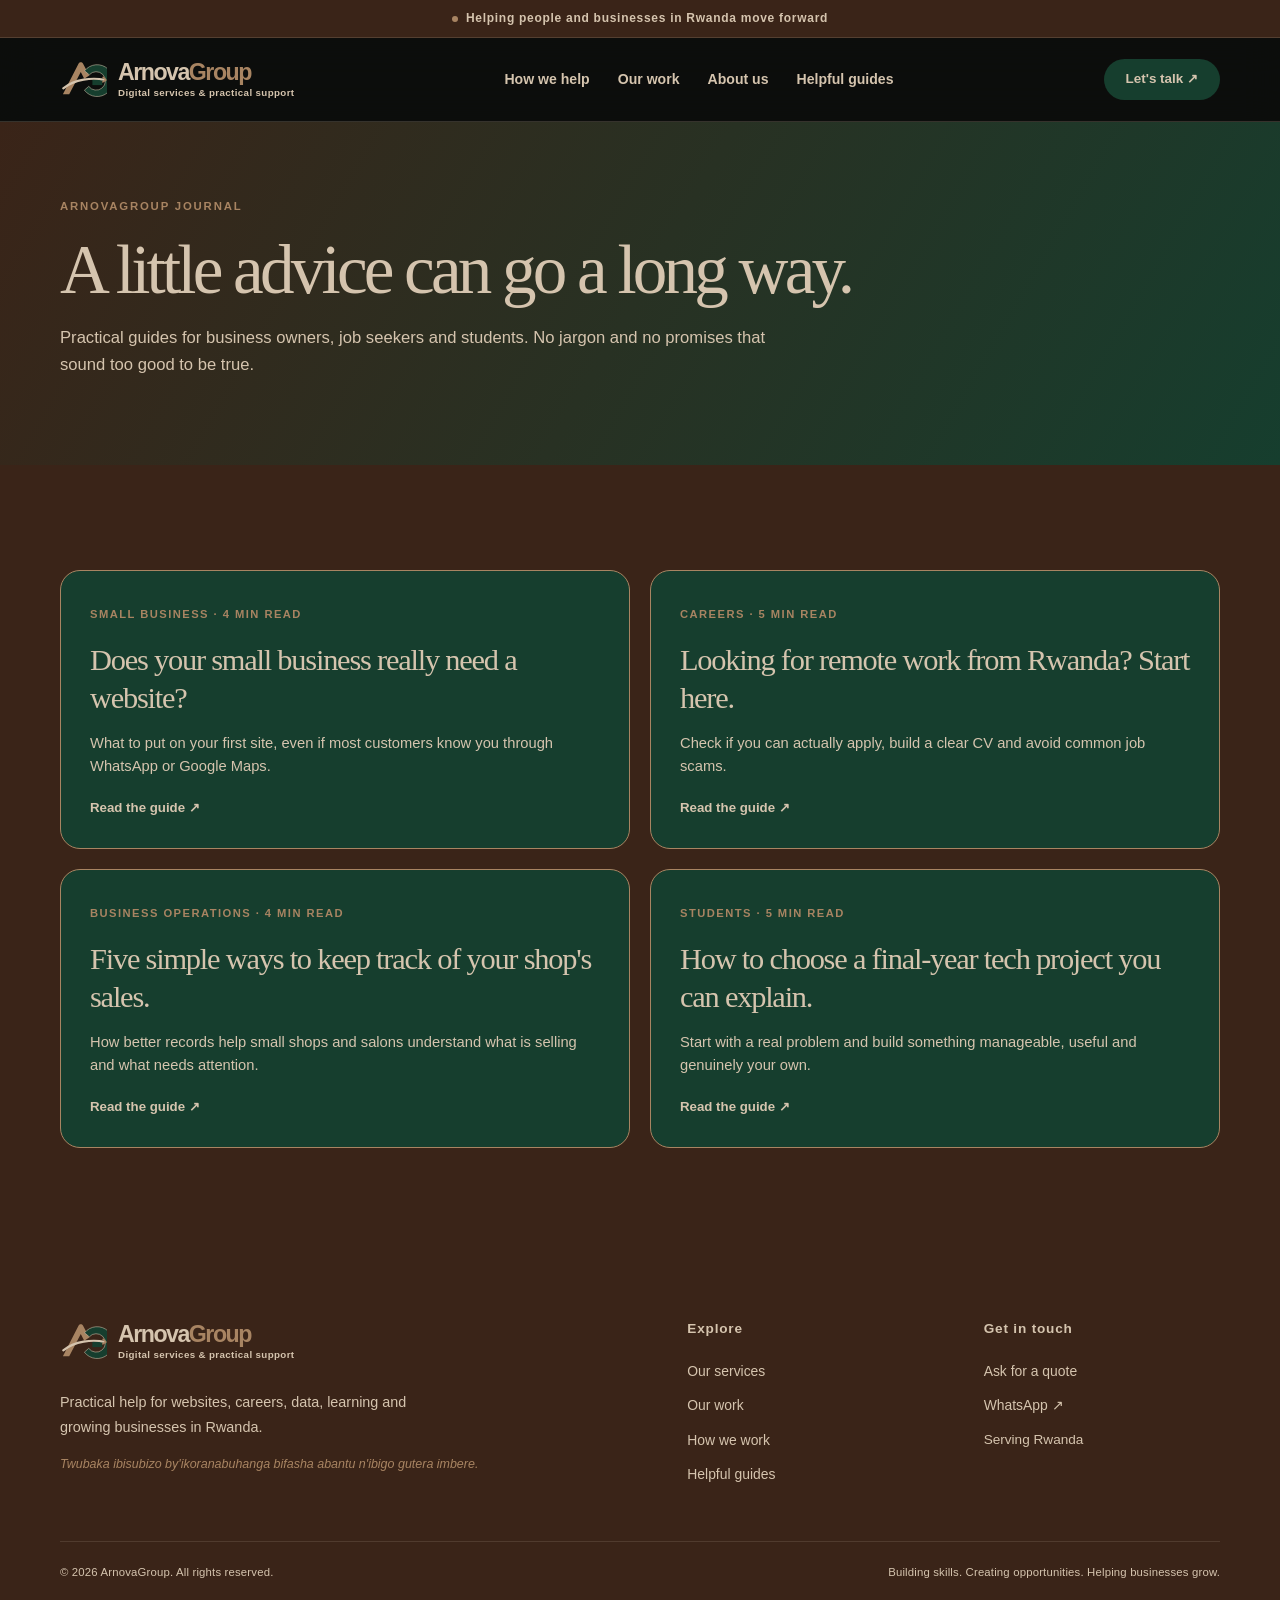
==== blog/index.html @ 1f800051 "Remove black layer and use dark chocolate throughout ArnovaGroup site" ====
<!doctype html><html lang="en"><head><meta charset="utf-8"><meta name="viewport" content="width=device-width,initial-scale=1"><meta name="theme-color" content="#3A2418"><meta name="description" content="Simple and practical advice about websites, careers, data and student projects in Rwanda."><meta name="referrer" content="strict-origin-when-cross-origin"><meta http-equiv="Content-Security-Policy" content="default-src 'self'; style-src 'self'; img-src 'self'; script-src 'self'; connect-src 'self'; form-action 'none'; object-src 'none'; base-uri 'self'; upgrade-insecure-requests"><meta property="og:type" content="article"><meta property="og:site_name" content="ArnovaGroup"><meta property="og:title" content="Helpful guides"><meta property="og:description" content="Simple and practical advice about websites, careers, data and student projects in Rwanda."><link rel="canonical" href="https://arnold-rg.github.io/vira/blog/index.html"><link rel="icon" type="image/svg+xml" href="../logo.svg"><link rel="stylesheet" href="../styles.css"><title>Helpful guides | ArnovaGroup</title></head><body><a class="skip" href="#main">Skip to content</a><div class="topnote"><span class="topnote-dot" aria-hidden="true"></span>Helping people and businesses in Rwanda move forward</div><header class="site-header"><div class="shell header-bar"><a class="brand" href="../index.html" aria-label="ArnovaGroup home"><img src="../logo.svg" width="47" height="47" alt=""><span><b>Arnova</b><b class="brand-group">Group</b><small>Digital services & practical support</small></span></a><nav class="desktop-nav" aria-label="Main navigation"><a href="../index.html#services">How we help</a><a href="../index.html#examples">Our work</a><a href="../index.html#about">About us</a><a href="index.html">Helpful guides</a></nav><a class="btn btn-small btn-chocolate desktop-cta" href="../index.html#quote">Let's talk ↗</a><details class="mobile-nav"><summary>Menu ☰</summary><nav aria-label="Mobile navigation"><a href="../index.html#services">How we help</a><a href="../index.html#examples">Our work</a><a href="../index.html#about">About us</a><a href="index.html">Helpful guides</a><a href="../index.html#quote">Get in touch</a></nav></details></div></header><main id="main"><section class="article-hero"><div class="shell"><div class="eyebrow">ARNOVAGROUP JOURNAL</div><h1>A little advice can go a long way.</h1><p>Practical guides for business owners, job seekers and students. No jargon and no promises that sound too good to be true.</p></div></section><section class="section-pad"><div class="shell"><div class="blog-grid">
<a class="blog-card" href="website-rwanda.html"><span>SMALL BUSINESS · 4 MIN READ</span><h3>Does your small business really need a website?</h3><p>What to put on your first site, even if most customers know you through WhatsApp or Google Maps.</p><strong>Read the guide ↗</strong></a>
<a class="blog-card" href="remote-work-rwanda.html"><span>CAREERS · 5 MIN READ</span><h3>Looking for remote work from Rwanda? Start here.</h3><p>Check if you can actually apply, build a clear CV and avoid common job scams.</p><strong>Read the guide ↗</strong></a>
<a class="blog-card" href="business-data-rwanda.html"><span>BUSINESS OPERATIONS · 4 MIN READ</span><h3>Five simple ways to keep track of your shop's sales.</h3><p>How better records help small shops and salons understand what is selling and what needs attention.</p><strong>Read the guide ↗</strong></a>
<a class="blog-card" href="student-project-rwanda.html"><span>STUDENTS · 5 MIN READ</span><h3>How to choose a final-year tech project you can explain.</h3><p>Start with a real problem and build something manageable, useful and genuinely your own.</p><strong>Read the guide ↗</strong></a>
</div></div></section></main><footer class="site-footer"><div class="shell footer-grid"><div class="footer-brand"><a class="brand footer-logo" href="../index.html"><img src="../logo.svg" width="43" height="43" alt=""><span><b>Arnova</b><b class="brand-group">Group</b><small>Digital services & practical support</small></span></a><p>Practical help for websites, careers, data, learning and growing businesses in Rwanda.</p><span class="rw-line">Twubaka ibisubizo by'ikoranabuhanga bifasha abantu n'ibigo gutera imbere.</span></div><div><h4>Explore</h4><a href="../index.html#services">Our services</a><a href="../index.html#examples">Our work</a><a href="../index.html#how">How we work</a><a href="index.html">Helpful guides</a></div><div><h4>Get in touch</h4><a href="../index.html#quote">Ask for a quote</a><a href="https://wa.me/250794607518" target="_blank" rel="noopener noreferrer">WhatsApp ↗</a><span class="footer-plain">Serving Rwanda</span></div></div><div class="shell bottom-bar"><span>© 2026 ArnovaGroup. All rights reserved.</span><span>Building skills. Creating opportunities. Helping businesses grow.</span></div></footer></body></html>
---- styles.css ----
/* ArnovaGroup — five official brand colors: dark chocolate, dark green, brown, caramel, cream beige. */
:root{--cream:#D5C4AE;--cream-2:#A88462;--cream-3:#A88462;--paper:#D5C4AE;--bronze:#A88462;--copper:#163E2E;--sand:#D5C4AE;--chocolate:#3A2418;--chocolate-deep:#3A2418;--ink:#3A2418;--muted:#163E2E;--green:#163E2E;--green-deep:#163E2E;--green-light:#D5C4AE;--line:#A88462;--shadow:0 15px 45px rgba(26,18,14,.15);--serif:Georgia,"Iowan Old Style","Palatino Linotype",serif;--sans:Inter,"Aptos","Segoe UI",Arial,sans-serif}
*{box-sizing:border-box}html{scroll-behavior:smooth}body{margin:0;background:var(--paper);color:var(--ink);font-family:var(--sans);font-size:16px;line-height:1.6;-webkit-font-smoothing:antialiased}a{color:inherit}img{display:block;max-width:100%}button,textarea,input,select{font:inherit}button{cursor:pointer}
:focus-visible{outline:3px solid var(--copper);outline-offset:3px}.skip{position:absolute;z-index:1000;left:-9999px;top:10px;background:#D5C4AE;color:#3A2418;padding:12px}.skip:focus{left:12px}
.shell{width:min(1160px,calc(100% - 48px));margin-inline:auto}.section-pad{padding-block:105px}
.topnote{background:var(--chocolate-deep);color:#D5C4AE;padding:9px 12px;text-align:center;font-size:.75rem;letter-spacing:.06em;font-weight:650}.topnote-dot{display:inline-block;width:6px;height:6px;border-radius:50%;background:#D5C4AE;margin-right:8px;vertical-align:middle}
.site-header{position:sticky;top:0;z-index:50;background:rgba(247,242,234,.97);backdrop-filter:blur(18px);border-bottom:1px solid #D5C4AE}.header-bar{height:83px;display:flex;align-items:center;gap:35px;justify-content:space-between}.brand{display:inline-flex;align-items:center;gap:11px;text-decoration:none;#D5C4AE-space:nowrap;flex-shrink:0}.brand img{width:47px;height:47px;object-fit:contain}.brand>span{display:block;font-size:1.45rem;font-weight:850;letter-spacing:-.065em;color:var(--chocolate-deep);line-height:1.15}.brand-group{color:var(--copper)}.brand small{display:block;font-size:.61rem;letter-spacing:.038em;color:var(--muted);font-weight:600;line-height:1.5}.desktop-nav{display:flex;align-items:center;gap:28px}.desktop-nav a{font-size:.88rem;font-weight:700;text-decoration:none;color:var(--chocolate)}.desktop-nav a:hover,.text-link:hover,.service-card>a:hover{text-decoration:underline;text-underline-offset:4px}
.btn{border:1.5px solid transparent;display:inline-flex;align-items:center;justify-content:center;gap:16px;text-decoration:none;border-radius:999px;padding:14px 23px;font-weight:750;line-height:1.25;transition:background .18s,transform .18s,border-color .18s;#D5C4AE-space:normal}.btn:hover{transform:translateY(-2px)}.btn-small{padding:11px 21px;font-size:.84rem}.btn-large{padding:16px 24px}.btn-chocolate{background:var(--chocolate);color:#D5C4AE}.btn-chocolate:hover{background:#3A2418;color:#D5C4AE}.btn-outline{border-color:var(--chocolate);background:transparent;color:var(--chocolate)}.btn-outline:hover{background:var(--chocolate);color:#D5C4AE}.btn-full{width:100%}.mobile-nav{display:none}
.eyebrow{font-size:.71rem;font-weight:850;letter-spacing:.16em;color:var(--copper);text-transform:uppercase}.eyebrow-line{display:inline-block;vertical-align:middle;width:28px;height:2px;background:var(--copper);margin-right:9px}
h1,h2,h3,h4,p{margin-top:0}h1,h2,.about-bigquote{font-family:var(--serif);letter-spacing:-.055em;font-weight:500}h2{font-size:clamp(2.45rem,4.7vw,4.1rem);line-height:1.12}h3{letter-spacing:-.035em}
.hero{background:linear-gradient(128deg,#D5C4AE 0%,#D5C4AE 52%,#D5C4AE 100%);overflow:hidden}.hero-layout{display:grid;grid-template-columns:1.02fr .98fr;align-items:center;gap:58px;min-height:540px}.hero h1{font-size:clamp(3.8rem,6.3vw,6.2rem);line-height:1.035;color:var(--chocolate-deep);margin:22px 0 27px}.hero h1 em{font-weight:500;font-style:italic;color:var(--copper)}.hero-sub{max-width:605px;color:#163E2E;font-size:1.12rem;line-height:1.83;margin-bottom:0}.hero-actions{display:flex;align-items:center;gap:25px;flex-wrap:wrap;margin:31px 0 23px}.text-link{color:var(--chocolate);font-weight:800;font-size:.93rem;text-decoration:none;text-underline-offset:5px}.hero-trust{font-size:.78rem;color:#163E2E;font-weight:600}.hero-trust>span:not(.separ){color:var(--copper)}.separ{margin:0 9px;color:#A88462}
.hero-display{position:relative;background:#D5C4AE;border-radius:34px;min-height:485px;padding:54px 46px 56px;display:grid;place-items:center;border:1px solid #D5C4AE;isolation:isolate}.display-grid{position:absolute;inset:0;opacity:.25;background-image:radial-gradient(#A88462 1px,transparent 1px);background-size:22px 22px;z-index:-1;border-radius:inherit;mask-image:linear-gradient(135deg,transparent,#3A2418)}.display-label{position:absolute;top:22px;left:28px;font-size:.67rem;letter-spacing:.13em;font-weight:850;color:var(--copper)}.display-label span{color:#A88462}.web-preview{background:#D5C4AE;width:min(100%,385px);border-radius:17px;overflow:hidden;box-shadow:0 22px 65px #3A241834;transform:rotate(-3deg);border:1px solid #D5C4AE}.browser-chrome{min-height:35px;display:flex;align-items:center;gap:5px;padding:0 12px;background:#D5C4AE;border-bottom:1px solid #D5C4AE}.browser-chrome i{background:#D5C4AE;width:7px;height:7px;border-radius:50%}.browser-chrome i:nth-child(2){background:#D5C4AE}.browser-chrome span{font-size:.57rem;margin:auto;color:#A88462;letter-spacing:.01em}.web-preview>img{width:100%;height:236px;object-fit:cover;object-position:top center;background:linear-gradient(135deg,#D5C4AE,#D5C4AE)}.web-caption{padding:14px 16px 15px;display:flex;flex-direction:column;gap:1px}.web-caption strong{font-size:.88rem;color:var(--chocolate)}.web-caption span{font-size:.71rem;color:var(--muted)}
.floating-card{display:flex;align-items:center;gap:11px;position:absolute;background:var(--paper);padding:11px 16px 11px 11px;border-radius:14px;box-shadow:0 14px 34px #245C3F31;min-width:166px;z-index:3;border:1px solid #D5C4AE}.floating-card>span:last-child{display:flex;flex-direction:column}.floating-card strong{font-size:.81rem;color:var(--chocolate)}.floating-card small{font-size:.68rem;color:var(--muted)}.floating-right{top:101px;right:-15px;transform:rotate(4deg)}.floating-left{bottom:66px;left:-24px;transform:rotate(-4deg)}.icon-bubble{display:grid;place-items:center;border-radius:12px;background:#D5C4AE;color:var(--chocolate);width:34px;height:34px;font-weight:900;font-size:1.2rem}.icon-bubble.sage{background:#D5C4AE;color:var(--copper)}.display-foot{position:absolute;bottom:16px;right:21px;font-size:.66rem;color:#163E2E}
.audience-strip{background:var(--chocolate);color:#D5C4AE;padding:20px 0}.audience-inner{display:flex;justify-content:space-between;align-items:center;gap:18px;flex-wrap:wrap;font-size:.83rem}.audience-inner b{font-weight:800}.audience-inner span{color:#D5C4AE}.audience-inner span::before{content:"✳";color:#D5C4AE;margin-right:10px;font-size:.75rem}
.section-intro{max-width:680px;margin-bottom:43px}.section-intro h2{color:var(--chocolate);margin:15px 0 18px}.section-intro>p,.section-intro div>p{font-size:1.04rem;color:var(--muted);line-height:1.78;margin:0}
.service-grid{display:grid;grid-template-columns:repeat(3,minmax(0,1fr));gap:18px}.service-card{background:#D5C4AE;border:1px solid var(--line);border-radius:22px;padding:30px 28px 26px;box-shadow:0 8px 30px #245C3F08;min-height:315px;display:flex;flex-direction:column;transition:box-shadow .2s,transform .2s}.service-card:hover{transform:translateY(-3px);box-shadow:var(--shadow)}.service-card.featured-card{background:#D5C4AE;border-color:#D5C4AE}.service-top{display:flex;justify-content:space-between;align-items:start}.service-icon{width:48px;height:48px;display:grid;place-items:center;border-radius:14px;background:#D5C4AE;border:1px solid #D5C4AE;color:var(--chocolate);font:400 1.6rem/1 var(--serif)}.featured-card .service-icon{background:#D5C4AE;border-color:#D5C4AE}.service-num{font-size:.72rem;font-weight:850;color:#A88462}.service-card h3{font-size:1.36rem;line-height:1.3;color:var(--chocolate-deep);margin:25px 0 10px}.service-card>p{font-size:.91rem;color:var(--muted);line-height:1.74;margin-bottom:19px}.service-tags{display:flex;flex-wrap:wrap;gap:6px;margin-top:auto;margin-bottom:24px}.service-tags span{background:#D5C4AE;color:#163E2E;border-radius:99px;padding:5px 9px;font-size:.65rem;font-weight:700}.featured-card .service-tags span{background:#D5C4AE}.service-card>a{text-decoration:none;color:var(--chocolate);font-weight:850;font-size:.86rem;border-top:1px solid var(--line);padding-top:17px}.service-card>a span{float:right}.service-note{font-size:.86rem;color:var(--muted);margin:26px 0 0}.service-note a{font-weight:750;color:var(--chocolate)}
.spotlight-section{background:#D5C4AE;border-top:1px solid #D5C4AE;border-bottom:1px solid #D5C4AE}.split-heading{max-width:none;display:flex;justify-content:space-between;align-items:end;gap:25px}.split-heading>div{max-width:680px}.split-heading .text-link{flex-shrink:0;margin-bottom:10px}
.work-grid{display:grid;grid-template-columns:repeat(3,minmax(0,1fr));gap:21px}.work-card{background:#D5C4AE;border:1px solid #D5C4AE;border-radius:20px;overflow:hidden;text-decoration:none;display:flex;flex-direction:column;transition:transform .2s,box-shadow .2s}.work-card:hover{transform:translateY(-4px);box-shadow:var(--shadow)}.work-image{height:211px;overflow:hidden;background:#D5C4AE}.work-image img{height:100%;width:100%;object-fit:cover;object-position:top}.work-shop{background:#D5C4AE}.work-travel{background:#D5C4AE}.work-learn{background:#D5C4AE}.work-detail{padding:24px 24px 23px;display:flex;flex-direction:column;flex:1}.work-detail>span{font-size:.69rem;color:var(--copper);font-weight:850;letter-spacing:.13em}.work-detail h3{font:500 1.62rem/1.2 var(--serif);letter-spacing:-.04em;color:var(--chocolate);margin:12px 0}.work-detail p{font-size:.87rem;color:var(--muted);line-height:1.65}.work-detail strong{font-size:.84rem;color:var(--chocolate);margin-top:auto;padding-top:15px}.footnote{font-size:.76rem;color:#A88462;margin:23px 0 0}
.how-section{background:#D5C4AE}.steps{display:grid;grid-template-columns:repeat(4,minmax(0,1fr));gap:24px;border-top:1px solid var(--line);padding-top:26px}.step-num{width:45px;height:45px;border-radius:50%;border:1.5px solid #A88462;display:grid;place-items:center;color:var(--copper);font-weight:800;font-size:.81rem;margin-bottom:24px}.step h3{font-size:1.14rem;color:var(--chocolate);margin-bottom:9px}.step p{font-size:.89rem;color:var(--muted);line-height:1.7}
.about-section{background:#D5C4AE}.about-grid{display:grid;grid-template-columns:.93fr 1.07fr;align-items:center;gap:92px}.about-art{background:linear-gradient(145deg,#A88462,#163E2E);min-height:485px;border-radius:24px;display:flex;flex-direction:column;justify-content:space-between;padding:32px 38px;color:#D5C4AE;position:relative;overflow:hidden}.about-art:before{content:"";position:absolute;border:1px solid #D5C4AE3c;border-radius:50%;width:410px;height:410px;left:50%;top:52%;transform:translate(-50%,-50%)}.about-art:after{content:"";position:absolute;background:#D5C4AE31;width:250px;height:250px;right:-145px;bottom:-125px;transform:rotate(30deg);border-radius:46px}.about-art-top,.about-art-bottom{font-size:.72rem;font-weight:800;letter-spacing:.2em;z-index:1}.about-bigquote{font-size:clamp(3.1rem,4.5vw,5rem);line-height:1.13;z-index:1}.about-bigquote i{color:#D5C4AE}.about-art-bottom{display:flex;justify-content:space-between}.art-star{font-size:1.5rem;line-height:.6;color:#D5C4AE}.about-copy h2{color:var(--chocolate);margin:15px 0 25px}.about-copy p{color:#163E2E;font-size:.99rem;line-height:1.83}.check-list{list-style:none;padding:0;display:grid;gap:9px;margin:23px 0 31px}.check-list li{position:relative;padding-left:27px;color:var(--chocolate);font-size:.9rem;font-weight:700}.check-list li:before{content:"✓";position:absolute;left:0;top:0;color:var(--copper);font-weight:900}
.faq-section{background:var(--paper)}.faq-grid{display:grid;grid-template-columns:.8fr 1.2fr;gap:80px}.faq-grid h2{margin:17px 0;color:var(--chocolate)}.faq-grid>div>p{color:var(--muted)}.faq-items{border-top:1px solid var(--line)}.faq-items details{border-bottom:1px solid var(--line);padding:20px 0}.faq-items summary{font-weight:750;color:var(--chocolate);font-size:1rem;cursor:pointer;list-style:none;position:relative;padding-right:34px}.faq-items summary::-webkit-details-marker{display:none}.faq-items summary:after{content:"+";position:absolute;right:8px;top:-5px;color:var(--copper);font-size:1.4rem;font-weight:400}.faq-items details[open] summary:after{content:"−"}.faq-items details p{margin:14px 32px 0 0;color:var(--muted);font-size:.91rem}
.contact-section{background:#D5C4AE}.contact-grid{display:grid;grid-template-columns:1fr .96fr;align-items:start;gap:85px}.contact-copy{padding-top:32px}.contact-copy h2{font-size:clamp(2.65rem,4.4vw,4.6rem);color:var(--chocolate);margin:18px 0 22px}.contact-copy h2 em{color:var(--copper);font-style:italic}.contact-copy>p{font-size:1.02rem;color:#163E2E;line-height:1.8}.contact-points{display:grid;gap:11px;margin:25px 0 35px;font-size:.91rem;font-weight:700;color:var(--chocolate)}.contact-alt{display:grid;gap:6px}.contact-alt small{font-size:.78rem;color:var(--muted)}.contact-alt a{font-weight:850;color:var(--chocolate);text-underline-offset:4px}
.contact-form-card{background:var(--paper);border-radius:23px;padding:34px 34px 27px;border:1px solid #D5C4AE;box-shadow:0 20px 55px #3A241813}.form-brow{font-size:.7rem;color:var(--copper);font-weight:850;letter-spacing:.14em}.contact-form-card h3{font-family:var(--serif);font-size:1.95rem;font-weight:500;color:var(--chocolate);margin:10px 0 25px;letter-spacing:-.05em}.contact-form-card form{display:grid;gap:9px}.contact-form-card label{font-size:.79rem;color:var(--chocolate);font-weight:800;margin-top:9px}.contact-form-card label>span:not(.optional){color:#163E2E}.optional{color:#A88462;font-weight:500}.contact-form-card input,.contact-form-card select,.contact-form-card textarea{width:100%;padding:13px 14px;background:#D5C4AE;border:1px solid #D5C4AE;border-radius:10px;color:var(--ink);min-height:47px;outline-offset:2px}.contact-form-card textarea{resize:vertical;min-height:110px}.contact-form-card input::placeholder,.contact-form-card textarea::placeholder{color:#A88462}.form-error{color:#3A2418;font-weight:750;font-size:.83rem;margin:0;min-height:1px}.contact-form-card button{margin-top:5px;border:0}.form-privacy{color:#A88462;font-size:.73rem;line-height:1.6;margin:5px 0 0}
.site-footer{background:var(--chocolate-deep);color:#D5C4AE;padding-top:65px}.footer-grid{display:grid;grid-template-columns:2.4fr 1fr 1fr;gap:60px;padding-bottom:56px}.footer-logo>span{color:#D5C4AE}.footer-logo .brand-group{color:#D5C4AE}.footer-logo small{color:#D5C4AE}.footer-brand>p{max-width:370px;color:#D5C4AE;font-size:.9rem;line-height:1.75;margin:17px 0 15px}.rw-line{max-width:430px;display:block;font-size:.78rem;font-style:italic;color:#D5C4AE}.footer-grid>div:not(:first-child){display:flex;flex-direction:column;align-items:flex-start;gap:12px}.footer-grid h4{color:#D5C4AE;font-size:.85rem;letter-spacing:.06em;margin:0 0 8px}.footer-grid a:not(.brand){text-decoration:none;font-size:.87rem;color:#D5C4AE}.footer-grid a:hover{text-decoration:underline}.footer-plain{font-size:.85rem;color:#D5C4AE}.bottom-bar{border-top:1px solid #D5C4AE24;display:flex;justify-content:space-between;gap:20px;padding-block:21px;font-size:.71rem;color:#D5C4AE;letter-spacing:.015em}
/* Editorial pages maintain the same brand language. */
.article-hero{background:#D5C4AE;padding:75px 0 70px}.article-hero h1{max-width:850px;color:var(--chocolate);font-size:clamp(2.75rem,5.4vw,4.6rem);line-height:1.1;margin:17px 0}.article-hero p{color:var(--muted);font-size:1.04rem;max-width:740px}.article-body{max-width:790px;margin:0 auto;padding:64px 24px 95px}.article-body h2{font-size:2rem;line-height:1.25;color:var(--chocolate);margin:35px 0 15px}.article-body p,.article-body li{color:#163E2E;line-height:1.85;font-size:1rem}.article-body li{margin-bottom:8px}.article-body a{color:var(--copper);font-weight:750}.blog-grid{display:grid;grid-template-columns:repeat(2,1fr);gap:20px}.blog-card{border:1px solid var(--line);background:#D5C4AE;border-radius:20px;padding:29px;text-decoration:none}.blog-card>span{font-size:.7rem;font-weight:850;color:var(--copper);letter-spacing:.13em}.blog-card h3{font:500 1.9rem/1.25 var(--serif);letter-spacing:-.04em;color:var(--chocolate);margin:15px 0}.blog-card p{font-size:.92rem;color:var(--muted)}.blog-card strong{font-size:.83rem;color:var(--chocolate)}
/* Older article classes kept to avoid an unstyled page during deploys. */
.page-hero{background:#D5C4AE;padding:75px 0}.page-hero h1{color:var(--chocolate);font:500 clamp(2.7rem,5vw,4.5rem)/1.1 var(--serif);letter-spacing:-.045em}.page-hero p{color:var(--muted)}.container{width:min(1160px,calc(100% - 48px));margin-inline:auto}.prose{max-width:790px;margin:65px auto;padding:0 24px}.prose h2{font:500 2rem var(--serif);color:var(--chocolate)}.prose p,.prose li{color:var(--muted);line-height:1.8}.blogs{display:grid;grid-template-columns:repeat(2,1fr);gap:20px}.article{display:block;text-decoration:none;background:var(--paper);border:1px solid var(--line);padding:26px;border-radius:18px}.article small{color:var(--copper)}.article h3{color:var(--chocolate);font:500 1.8rem var(--serif)}.article p{color:var(--muted)}
@media(max-width:1070px){.hero-layout{gap:30px}.hero h1{font-size:clamp(3.55rem,6vw,5.4rem)}.floating-right{right:-8px}.floating-left{left:-9px}.about-grid{gap:55px}.contact-grid{gap:46px}.desktop-nav{gap:16px}.desktop-nav a{font-size:.81rem}}
@media(max-width:850px){.section-pad{padding-block:75px}.desktop-nav,.desktop-cta{display:none}.mobile-nav{display:block;position:relative}.mobile-nav summary{list-style:none;font-weight:800;color:var(--chocolate);padding:8px 11px;border:1px solid #D5C4AE;border-radius:9px;cursor:pointer}.mobile-nav summary::-webkit-details-marker{display:none}.mobile-nav nav{position:absolute;right:0;top:47px;min-width:220px;display:grid;background:var(--paper);padding:14px;border:1px solid var(--line);border-radius:12px;box-shadow:0 12px 34px rgba(58,36,24,.18)}.mobile-nav nav a{padding:10px;text-decoration:none;font-weight:700;font-size:.87rem}.hero-layout{grid-template-columns:1fr;gap:48px}.hero-copy{max-width:680px}.hero h1{font-size:clamp(3.4rem,8vw,5.3rem)}.hero-display{min-height:425px;max-width:640px;width:100%;margin-inline:auto}.web-preview{width:min(100%,410px)}.service-grid{grid-template-columns:repeat(2,minmax(0,1fr))}.work-grid{grid-template-columns:repeat(2,minmax(0,1fr))}.steps{grid-template-columns:repeat(2,1fr);row-gap:32px}.about-grid{grid-template-columns:1fr}.about-art{min-height:350px}.faq-grid{grid-template-columns:1fr;gap:24px}.contact-grid{grid-template-columns:1fr;gap:35px}.contact-copy{padding-top:0}.footer-grid{grid-template-columns:1.8fr 1fr 1fr;gap:25px}}
@media(max-width:570px){.shell,.container{width:min(100% - 34px,1160px)}.section-pad{padding-block:62px}.header-bar{height:71px}.brand img{width:39px;height:39px}.brand>span{font-size:1.25rem}.brand small{font-size:.56rem}.hero h1{font-size:clamp(3.1rem,13vw,4.3rem);margin:15px 0 20px}.hero-sub{font-size:1.01rem}.hero-actions{align-items:stretch;flex-direction:column;gap:16px}.hero-actions .btn{width:100%}.hero-actions .text-link{text-align:center}.hero-trust{line-height:1.9}.hero-display{min-height:314px;padding:44px 26px 40px;border-radius:24px}.web-preview{max-width:300px;transform:rotate(-2deg)}.web-preview>img{height:162px}.web-caption{padding:10px}.web-caption strong{font-size:.75rem}.web-caption span{font-size:.63rem}.floating-card{min-width:unset;padding:7px;gap:5px;border-radius:10px}.floating-card strong{font-size:.68rem}.floating-card small{font-size:.61rem}.floating-right{right:-7px;top:59px}.floating-left{left:-7px;bottom:43px}.icon-bubble{width:27px;height:27px;border-radius:8px;font-size:.95rem}.display-foot{font-size:.55rem;bottom:9px}.audience-inner{gap:9px 22px;justify-content:flex-start}.audience-inner b{width:100%}.audience-inner span{font-size:.74rem}.section-intro{margin-bottom:28px}.section-intro h2{font-size:2.65rem}.service-grid,.work-grid,.blog-grid,.blogs{grid-template-columns:1fr}.service-card{min-height:unset;padding:25px}.work-image{height:208px}.split-heading{display:block}.split-heading .text-link{display:inline-block;margin:22px 0 0}.steps{grid-template-columns:1fr;gap:18px}.step{display:grid;grid-template-columns:50px 1fr;gap:0 18px}.step-num{grid-row:span 2}.step h3{margin:3px 0 8px}.step p{grid-column:2}.about-art{min-height:310px;padding:25px}.about-bigquote{font-size:3.4rem}.contact-form-card{padding:26px 22px}.contact-copy h2{font-size:3rem}.footer-grid{grid-template-columns:1fr 1fr;row-gap:35px}.footer-brand{grid-column:span 2}.bottom-bar{display:block}.bottom-bar span{display:block;margin-bottom:7px}.article-hero{padding:60px 0}}
@media(prefers-reduced-motion:reduce){html{scroll-behavior:auto}.btn,.service-card,.work-card{transition:none}}


/* ARNOVA GROUP · OFFICIAL DARK BRAND SYSTEM
   Five solid colors only:
   chocolate #3A2418 | green #163E2E | brown #6B4A2E
   caramel #A88462 | cream #D5C4AE
   No grey or additional green hues.
*/
:root{
--night:#3A2418;--forest:#163E2E;--brown:#6B4A2E;
--caramel:#A88462;--cream:#D5C4AE;--espresso:#3A2418;
--ink:#3A2418;--paper:#D5C4AE;--muted:#6B4A2E;
--chocolate:#3A2418;--chocolate-deep:#3A2418;--green:#163E2E;
--green-deep:#163E2E;--green-light:#D5C4AE;
--bronze:#A88462;--copper:#163E2E;--sand:#D5C4AE;
--line:#A88462;
}
body{background:var(--night);color:var(--cream)}
.topnote{background:var(--night);color:var(--cream);border-bottom:1px solid rgba(213,196,174,.17)}
.topnote-dot{background:var(--caramel)}
.site-header{background:rgba(11,13,12,.96);border-bottom:1px solid rgba(213,196,174,.2)}
.brand>span,.desktop-nav a{color:var(--cream)}
.brand-group,.footer-logo .brand-group{color:var(--caramel)}
.brand small{color:var(--cream)}
.desktop-nav a:hover,.mobile-nav nav a:hover{color:var(--caramel)}
.mobile-nav summary{color:var(--cream);border-color:var(--caramel)}
.mobile-nav nav{background:var(--night);border:1px solid var(--brown)}
.mobile-nav nav a{color:var(--cream)}
.btn-chocolate{background:var(--forest);color:var(--cream)}
.btn-chocolate:hover,.btn-chocolate:focus-visible{background:var(--brown);color:var(--cream)}
.btn-outline{color:var(--cream);border-color:var(--caramel)}
.btn-outline:hover{color:var(--night);background:var(--caramel)}
:focus-visible{outline:3px solid var(--caramel);outline-offset:3px}
.hero{background:linear-gradient(120deg,var(--espresso) 0%,var(--forest) 60%,var(--brown) 100%)}
.hero h1,.hero-sub,.hero-trust,.hero .text-link{color:var(--cream)}
.hero h1 em{color:var(--caramel)}
.hero .eyebrow,.hero-trust>span:not(.separ){color:var(--caramel)}
.hero .eyebrow-line{background:var(--caramel)}
.hero .btn-chocolate{background:var(--caramel);color:var(--night)}
.hero .btn-chocolate:hover,.hero .btn-chocolate:focus-visible{background:var(--cream);color:var(--night)}
.hero .text-link:hover{color:var(--caramel)}
.hero-display{background:linear-gradient(145deg,var(--forest),var(--brown));border:1px solid rgba(213,196,174,.4)}
.display-label,.display-label span,.display-foot{color:var(--cream)}
.display-grid{background-image:radial-gradient(rgba(213,196,174,.5) 1px,transparent 1px)}
.web-preview,.floating-card{background:var(--cream);border-color:var(--caramel)}
.browser-chrome,.web-caption{background:var(--cream);border-color:var(--caramel)}
.web-caption strong,.floating-card strong{color:var(--espresso)}
.web-caption span,.floating-card small,.browser-chrome span{color:var(--brown)}
.icon-bubble,.icon-bubble.sage{background:var(--caramel);color:var(--night)}
.audience-strip{background:var(--brown);color:var(--cream)}
.audience-inner span{color:var(--cream)}
.audience-inner span::before{color:var(--caramel)}
.eyebrow{color:var(--caramel)}
#services{background:var(--night)}
#services .section-intro h2,#services .section-intro p{color:var(--cream)}
.service-card,.service-card.featured-card{background:var(--forest);border:1px solid rgba(168,132,98,.52);box-shadow:0 10px 36px rgba(58,36,24,.2)}
.service-card.featured-card{background:linear-gradient(145deg,var(--brown),var(--forest));border-color:var(--caramel)}
.service-card h3{color:var(--cream)}
.service-card>p,.service-num,.service-note{color:var(--cream)}
.service-icon,.featured-card .service-icon{background:var(--caramel);color:var(--night);border-color:var(--caramel)}
.service-tags span,.featured-card .service-tags span{background:rgba(213,196,174,.15);color:var(--cream)}
.service-card>a,.service-note a{color:var(--caramel)}
.service-card>a{border-top-color:rgba(213,196,174,.24)}
.service-card>a:hover{color:var(--cream)}
.spotlight-section{background:var(--espresso);border-color:rgba(213,196,174,.2)}
.spotlight-section .section-intro h2,.spotlight-section .section-intro p,.spotlight-section .text-link{color:var(--cream)}
.spotlight-section .text-link:hover{color:var(--caramel)}
.work-card{background:var(--cream);border-color:var(--caramel)}
.work-image,.work-shop,.work-travel,.work-learn{background:var(--brown)}
.work-detail h3{color:var(--espresso)}
.work-detail>span,.work-detail strong{color:var(--forest)}
.work-detail p{color:var(--espresso)}
.footnote{color:var(--cream)}
.how-section{background:var(--cream)}
.how-section .eyebrow{color:var(--forest)}
.how-section .section-intro h2,.how-section .section-intro p{color:var(--night)}
.steps{border-top-color:var(--brown)}
.step-num{border-color:var(--forest);color:var(--forest)}
.step h3{color:var(--espresso)}.step p{color:var(--night)}
.about-section{background:var(--forest)}
.about-section .eyebrow{color:var(--caramel)}
.about-copy h2,.about-copy p,.check-list li{color:var(--cream)}
.about-art{background:linear-gradient(138deg,var(--espresso),var(--brown));color:var(--cream);border:1px solid rgba(213,196,174,.2)}
.about-bigquote i{color:var(--caramel)}
.check-list li:before{color:var(--caramel)}
.about-copy .btn-outline{color:var(--cream);border-color:var(--caramel)}
.about-copy .btn-outline:hover{background:var(--caramel);color:var(--night)}
.faq-section{background:var(--cream)}
.faq-section .eyebrow{color:var(--forest)}
.faq-grid h2,.faq-grid>div>p,.faq-items summary{color:var(--night)}
.faq-items,.faq-items details{border-color:var(--caramel)}
.faq-items summary:after{color:var(--forest)}
.faq-items details p{color:var(--espresso)}
.contact-section{background:var(--brown)}
.contact-section .eyebrow{color:var(--cream)}
.contact-copy h2,.contact-copy>p,.contact-points,.contact-alt a,.contact-alt small{color:var(--cream)}
.contact-copy h2 em{color:var(--cream)}
.contact-form-card{background:var(--cream);border-color:var(--caramel)}
.contact-form-card h3,.contact-form-card label{color:var(--night)}
.form-brow{color:var(--forest)}
.contact-form-card input,.contact-form-card select,.contact-form-card textarea{background:var(--cream);color:var(--night);border-color:var(--brown)}
.contact-form-card input::placeholder,.contact-form-card textarea::placeholder,.optional,.form-privacy{color:var(--espresso)}
.contact-form-card .btn-chocolate{background:var(--forest);color:var(--cream)}
.contact-form-card .btn-chocolate:hover{background:var(--espresso)}
.site-footer{background:var(--night);color:var(--cream)}
.footer-logo>span,.footer-grid h4,.footer-grid a:not(.brand),.footer-plain,.bottom-bar{color:var(--cream)}
.footer-logo .brand-group,.rw-line{color:var(--caramel)}
.footer-logo small,.footer-brand>p{color:var(--cream)}
.article-hero,.page-hero{background:linear-gradient(120deg,var(--night),var(--forest))}
.article-hero h1,.article-hero p,.page-hero h1,.page-hero p{color:var(--cream)}
.article-hero .eyebrow,.page-hero .eyebrow{color:var(--caramel)}
.article-body,.prose{background:var(--cream);color:var(--night);border-radius:15px}
.article-body h2,.prose h2{color:var(--espresso)}
.article-body p,.article-body li,.prose p,.prose li{color:var(--night)}
.article-body a,.prose a{color:var(--forest)}
.blog-card,.article{background:var(--forest);border-color:var(--caramel)}
.blog-card h3,.blog-card p,.blog-card strong,.article h3,.article p{color:var(--cream)}
.blog-card>span,.article small{color:var(--caramel)}
@media(max-width:850px){.mobile-nav nav{background:var(--night);border-color:var(--caramel)}.mobile-nav nav a{color:var(--cream)}}
@media(max-width:570px){.site-header{background:rgba(11,13,12,.98)}.article-body,.prose{border-radius:0}}
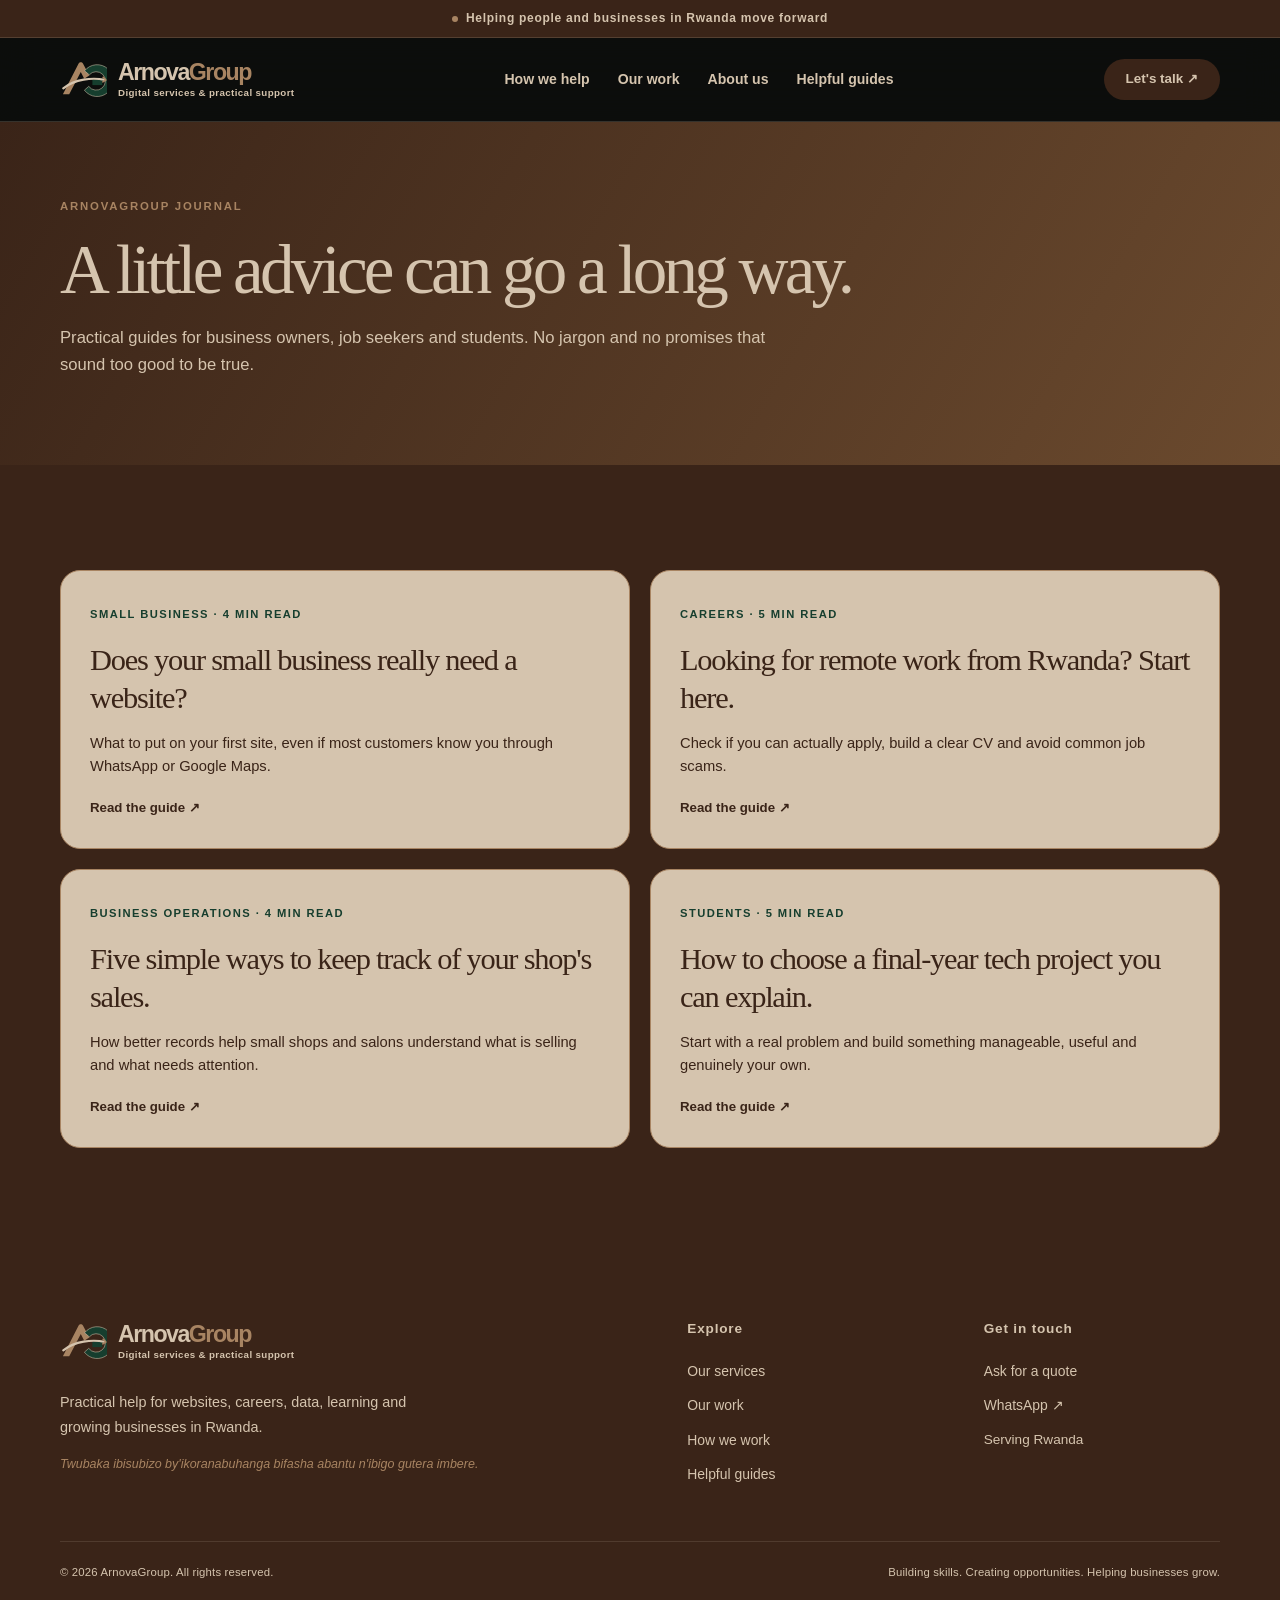
==== commit 168766f3: "Fix GitHub Pages and repository links after the vira rename. GitHub Pages does not redirect renamed " ====
--- a/blog/index.html
+++ b/blog/index.html
@@ -1,4 +1,4 @@
-<!doctype html><html lang="en"><head><meta charset="utf-8"><meta name="viewport" content="width=device-width,initial-scale=1"><meta name="theme-color" content="#3A2418"><meta name="description" content="Simple and practical advice about websites, careers, data and student projects in Rwanda."><meta name="referrer" content="strict-origin-when-cross-origin"><meta http-equiv="Content-Security-Policy" content="default-src 'self'; style-src 'self'; img-src 'self'; script-src 'self'; connect-src 'self'; form-action 'none'; object-src 'none'; base-uri 'self'; upgrade-insecure-requests"><meta property="og:type" content="article"><meta property="og:site_name" content="ArnovaGroup"><meta property="og:title" content="Helpful guides"><meta property="og:description" content="Simple and practical advice about websites, careers, data and student projects in Rwanda."><link rel="canonical" href="https://arnold-rg.github.io/vira/blog/index.html"><link rel="icon" type="image/svg+xml" href="../logo.svg"><link rel="stylesheet" href="../styles.css"><title>Helpful guides | ArnovaGroup</title></head><body><a class="skip" href="#main">Skip to content</a><div class="topnote"><span class="topnote-dot" aria-hidden="true"></span>Helping people and businesses in Rwanda move forward</div><header class="site-header"><div class="shell header-bar"><a class="brand" href="../index.html" aria-label="ArnovaGroup home"><img src="../logo.svg" width="47" height="47" alt=""><span><b>Arnova</b><b class="brand-group">Group</b><small>Digital services & practical support</small></span></a><nav class="desktop-nav" aria-label="Main navigation"><a href="../index.html#services">How we help</a><a href="../index.html#examples">Our work</a><a href="../index.html#about">About us</a><a href="index.html">Helpful guides</a></nav><a class="btn btn-small btn-chocolate desktop-cta" href="../index.html#quote">Let's talk ↗</a><details class="mobile-nav"><summary>Menu ☰</summary><nav aria-label="Mobile navigation"><a href="../index.html#services">How we help</a><a href="../index.html#examples">Our work</a><a href="../index.html#about">About us</a><a href="index.html">Helpful guides</a><a href="../index.html#quote">Get in touch</a></nav></details></div></header><main id="main"><section class="article-hero"><div class="shell"><div class="eyebrow">ARNOVAGROUP JOURNAL</div><h1>A little advice can go a long way.</h1><p>Practical guides for business owners, job seekers and students. No jargon and no promises that sound too good to be true.</p></div></section><section class="section-pad"><div class="shell"><div class="blog-grid">
+<!doctype html><html lang="en"><head><meta charset="utf-8"><meta name="viewport" content="width=device-width,initial-scale=1"><meta name="theme-color" content="#3A2418"><meta name="description" content="Simple and practical advice about websites, careers, data and student projects in Rwanda."><meta name="referrer" content="strict-origin-when-cross-origin"><meta http-equiv="Content-Security-Policy" content="default-src 'self'; style-src 'self'; img-src 'self'; script-src 'self'; connect-src 'self'; form-action 'none'; object-src 'none'; base-uri 'self'; upgrade-insecure-requests"><meta property="og:type" content="article"><meta property="og:site_name" content="ArnovaGroup"><meta property="og:title" content="Helpful guides"><meta property="og:description" content="Simple and practical advice about websites, careers, data and student projects in Rwanda."><link rel="canonical" href="https://arnold-rg.github.io/arnova-group-agency/blog/index.html"><link rel="icon" type="image/svg+xml" href="../logo.svg"><link rel="stylesheet" href="../styles.css"><title>Helpful guides | ArnovaGroup</title></head><body><a class="skip" href="#main">Skip to content</a><div class="topnote"><span class="topnote-dot" aria-hidden="true"></span>Helping people and businesses in Rwanda move forward</div><header class="site-header"><div class="shell header-bar"><a class="brand" href="../index.html" aria-label="ArnovaGroup home"><img src="../logo.svg" width="47" height="47" alt=""><span><b>Arnova</b><b class="brand-group">Group</b><small>Digital services & practical support</small></span></a><nav class="desktop-nav" aria-label="Main navigation"><a href="../index.html#services">How we help</a><a href="../index.html#examples">Our work</a><a href="../index.html#about">About us</a><a href="index.html">Helpful guides</a></nav><a class="btn btn-small btn-chocolate desktop-cta" href="../index.html#quote">Let's talk ↗</a><details class="mobile-nav"><summary>Menu ☰</summary><nav aria-label="Mobile navigation"><a href="../index.html#services">How we help</a><a href="../index.html#examples">Our work</a><a href="../index.html#about">About us</a><a href="index.html">Helpful guides</a><a href="../index.html#quote">Get in touch</a></nav></details></div></header><main id="main"><section class="article-hero"><div class="shell"><div class="eyebrow">ARNOVAGROUP JOURNAL</div><h1>A little advice can go a long way.</h1><p>Practical guides for business owners, job seekers and students. No jargon and no promises that sound too good to be true.</p></div></section><section class="section-pad"><div class="shell"><div class="blog-grid">
 <a class="blog-card" href="website-rwanda.html"><span>SMALL BUSINESS · 4 MIN READ</span><h3>Does your small business really need a website?</h3><p>What to put on your first site, even if most customers know you through WhatsApp or Google Maps.</p><strong>Read the guide ↗</strong></a>
 <a class="blog-card" href="remote-work-rwanda.html"><span>CAREERS · 5 MIN READ</span><h3>Looking for remote work from Rwanda? Start here.</h3><p>Check if you can actually apply, build a clear CV and avoid common job scams.</p><strong>Read the guide ↗</strong></a>
 <a class="blog-card" href="business-data-rwanda.html"><span>BUSINESS OPERATIONS · 4 MIN READ</span><h3>Five simple ways to keep track of your shop's sales.</h3><p>How better records help small shops and salons understand what is selling and what needs attention.</p><strong>Read the guide ↗</strong></a>
--- a/styles.css
+++ b/styles.css
@@ -58,12 +58,12 @@
 .mobile-nav summary{color:var(--cream);border-color:var(--caramel)}
 .mobile-nav nav{background:var(--night);border:1px solid var(--brown)}
 .mobile-nav nav a{color:var(--cream)}
-.btn-chocolate{background:var(--forest);color:var(--cream)}
+.btn-chocolate{background:var(--espresso);color:var(--cream)}
 .btn-chocolate:hover,.btn-chocolate:focus-visible{background:var(--brown);color:var(--cream)}
 .btn-outline{color:var(--cream);border-color:var(--caramel)}
 .btn-outline:hover{color:var(--night);background:var(--caramel)}
 :focus-visible{outline:3px solid var(--caramel);outline-offset:3px}
-.hero{background:linear-gradient(120deg,var(--espresso) 0%,var(--forest) 60%,var(--brown) 100%)}
+.hero{background:linear-gradient(120deg,var(--espresso) 0%,var(--espresso) 62%,var(--brown) 100%)}
 .hero h1,.hero-sub,.hero-trust,.hero .text-link{color:var(--cream)}
 .hero h1 em{color:var(--caramel)}
 .hero .eyebrow,.hero-trust>span:not(.separ){color:var(--caramel)}
@@ -71,7 +71,7 @@
 .hero .btn-chocolate{background:var(--caramel);color:var(--night)}
 .hero .btn-chocolate:hover,.hero .btn-chocolate:focus-visible{background:var(--cream);color:var(--night)}
 .hero .text-link:hover{color:var(--caramel)}
-.hero-display{background:linear-gradient(145deg,var(--forest),var(--brown));border:1px solid rgba(213,196,174,.4)}
+.hero-display{background:linear-gradient(145deg,var(--brown),var(--caramel));border:1px solid rgba(213,196,174,.4)}
 .display-label,.display-label span,.display-foot{color:var(--cream)}
 .display-grid{background-image:radial-gradient(rgba(213,196,174,.5) 1px,transparent 1px)}
 .web-preview,.floating-card{background:var(--cream);border-color:var(--caramel)}
@@ -83,18 +83,18 @@
 .audience-inner span{color:var(--cream)}
 .audience-inner span::before{color:var(--caramel)}
 .eyebrow{color:var(--caramel)}
-#services{background:var(--night)}
-#services .section-intro h2,#services .section-intro p{color:var(--cream)}
-.service-card,.service-card.featured-card{background:var(--forest);border:1px solid rgba(168,132,98,.52);box-shadow:0 10px 36px rgba(58,36,24,.2)}
-.service-card.featured-card{background:linear-gradient(145deg,var(--brown),var(--forest));border-color:var(--caramel)}
-.service-card h3{color:var(--cream)}
-.service-card>p,.service-num,.service-note{color:var(--cream)}
+#services{background:var(--cream)}
+#services .section-intro h2,#services .section-intro p{color:var(--espresso)}
+.service-card,.service-card.featured-card{background:var(--cream);border:1px solid rgba(107,74,46,.35);box-shadow:0 10px 26px rgba(58,36,24,.08)}
+.service-card.featured-card{background:linear-gradient(145deg,rgba(168,132,98,.25),var(--cream));border-color:var(--caramel)}
+.service-card h3{color:var(--espresso)}
+.service-card>p,.service-num,.service-note{color:var(--brown)}
 .service-icon,.featured-card .service-icon{background:var(--caramel);color:var(--night);border-color:var(--caramel)}
-.service-tags span,.featured-card .service-tags span{background:rgba(213,196,174,.15);color:var(--cream)}
-.service-card>a,.service-note a{color:var(--caramel)}
-.service-card>a{border-top-color:rgba(213,196,174,.24)}
-.service-card>a:hover{color:var(--cream)}
-.spotlight-section{background:var(--espresso);border-color:rgba(213,196,174,.2)}
+.service-tags span,.featured-card .service-tags span{background:rgba(168,132,98,.24);color:var(--espresso)}
+.service-card>a,.service-note a{color:var(--forest)}
+.service-card>a{border-top-color:rgba(107,74,46,.28)}
+.service-card>a:hover{color:var(--espresso)}
+.spotlight-section{background:var(--brown);border-color:rgba(213,196,174,.2)}
 .spotlight-section .section-intro h2,.spotlight-section .section-intro p,.spotlight-section .text-link{color:var(--cream)}
 .spotlight-section .text-link:hover{color:var(--caramel)}
 .work-card{background:var(--cream);border-color:var(--caramel)}
@@ -109,21 +109,21 @@
 .steps{border-top-color:var(--brown)}
 .step-num{border-color:var(--forest);color:var(--forest)}
 .step h3{color:var(--espresso)}.step p{color:var(--night)}
-.about-section{background:var(--forest)}
-.about-section .eyebrow{color:var(--caramel)}
-.about-copy h2,.about-copy p,.check-list li{color:var(--cream)}
+.about-section{background:var(--cream)}
+.about-section .eyebrow{color:var(--forest)}
+.about-copy h2,.about-copy p,.check-list li{color:var(--espresso)}
 .about-art{background:linear-gradient(138deg,var(--espresso),var(--brown));color:var(--cream);border:1px solid rgba(213,196,174,.2)}
 .about-bigquote i{color:var(--caramel)}
 .check-list li:before{color:var(--caramel)}
-.about-copy .btn-outline{color:var(--cream);border-color:var(--caramel)}
-.about-copy .btn-outline:hover{background:var(--caramel);color:var(--night)}
+.about-copy .btn-outline{color:var(--espresso);border-color:var(--espresso)}
+.about-copy .btn-outline:hover{background:var(--espresso);color:var(--cream)}
 .faq-section{background:var(--cream)}
 .faq-section .eyebrow{color:var(--forest)}
 .faq-grid h2,.faq-grid>div>p,.faq-items summary{color:var(--night)}
 .faq-items,.faq-items details{border-color:var(--caramel)}
 .faq-items summary:after{color:var(--forest)}
 .faq-items details p{color:var(--espresso)}
-.contact-section{background:var(--brown)}
+.contact-section{background:var(--espresso)}
 .contact-section .eyebrow{color:var(--cream)}
 .contact-copy h2,.contact-copy>p,.contact-points,.contact-alt a,.contact-alt small{color:var(--cream)}
 .contact-copy h2 em{color:var(--cream)}
@@ -132,21 +132,42 @@
 .form-brow{color:var(--forest)}
 .contact-form-card input,.contact-form-card select,.contact-form-card textarea{background:var(--cream);color:var(--night);border-color:var(--brown)}
 .contact-form-card input::placeholder,.contact-form-card textarea::placeholder,.optional,.form-privacy{color:var(--espresso)}
-.contact-form-card .btn-chocolate{background:var(--forest);color:var(--cream)}
+.contact-form-card .btn-chocolate{background:var(--espresso);color:var(--cream)}
 .contact-form-card .btn-chocolate:hover{background:var(--espresso)}
 .site-footer{background:var(--night);color:var(--cream)}
 .footer-logo>span,.footer-grid h4,.footer-grid a:not(.brand),.footer-plain,.bottom-bar{color:var(--cream)}
 .footer-logo .brand-group,.rw-line{color:var(--caramel)}
 .footer-logo small,.footer-brand>p{color:var(--cream)}
-.article-hero,.page-hero{background:linear-gradient(120deg,var(--night),var(--forest))}
+.article-hero,.page-hero{background:linear-gradient(120deg,var(--espresso),var(--brown))}
 .article-hero h1,.article-hero p,.page-hero h1,.page-hero p{color:var(--cream)}
 .article-hero .eyebrow,.page-hero .eyebrow{color:var(--caramel)}
 .article-body,.prose{background:var(--cream);color:var(--night);border-radius:15px}
 .article-body h2,.prose h2{color:var(--espresso)}
 .article-body p,.article-body li,.prose p,.prose li{color:var(--night)}
 .article-body a,.prose a{color:var(--forest)}
-.blog-card,.article{background:var(--forest);border-color:var(--caramel)}
-.blog-card h3,.blog-card p,.blog-card strong,.article h3,.article p{color:var(--cream)}
-.blog-card>span,.article small{color:var(--caramel)}
+.blog-card,.article{background:var(--cream);border-color:var(--caramel)}
+.blog-card h3,.blog-card p,.blog-card strong,.article h3,.article p{color:var(--espresso)}
+.blog-card>span,.article small{color:var(--forest)}
 @media(max-width:850px){.mobile-nav nav{background:var(--night);border-color:var(--caramel)}.mobile-nav nav a{color:var(--cream)}}
 @media(max-width:570px){.site-header{background:rgba(11,13,12,.98)}.article-body,.prose{border-radius:0}}
+
+/* ArnovaGroup Kigali concept collection: independent visual directions per business. */
+.prospect-intro{display:flex;justify-content:space-between;align-items:end;gap:2rem;margin:3.4rem 0 1.6rem;padding-top:2rem;border-top:1px solid currentColor}
+.prospect-intro h3{font-size:clamp(1.6rem,3vw,2.5rem);line-height:1.16;letter-spacing:-.055em;margin:.5rem 0}
+.prospect-intro p{max-width:42rem;margin:.5rem 0;color:inherit;opacity:.82}
+.prospect-intro .btn{flex-shrink:0}
+.prospect-grid{display:grid;grid-template-columns:repeat(3,minmax(0,1fr));gap:1rem;margin-bottom:1.2rem}
+.prospect-card{display:flex;flex-direction:column;min-width:0;overflow:hidden;border-radius:1.15rem;border:1px solid #9b8b7555;text-decoration:none;background:#D5C4AE;color:#3A2418;transition:transform .2s ease,box-shadow .2s ease}
+.prospect-card:hover{transform:translateY(-5px);box-shadow:0 16px 36px #0002}
+.prospect-card:focus-visible{outline:3px solid #A88462;outline-offset:4px}
+.prospect-photo{display:flex;align-items:flex-end;padding:1.4rem;min-height:12.5rem;font-size:.75rem;letter-spacing:.17em;font-weight:800;background:#d7b4a4;color:#38221b}
+.prospect-salon{background:radial-gradient(circle at 75% 20%,#f4e2d7 0%,transparent 44%),linear-gradient(125deg,#c58b81,#ead0bc)}
+.prospect-cafe{background:radial-gradient(circle at 75% 20%,#d5e8b2 0%,transparent 42%),linear-gradient(125deg,#557750,#d7bc8d);color:#142c1c}
+.prospect-fashion{background:radial-gradient(circle at 75% 20%,#f3e9df 0%,transparent 42%),linear-gradient(125deg,#a88e85,#d7cbc1)}
+.prospect-copy{display:flex;flex-direction:column;gap:.65rem;padding:1.35rem}
+.prospect-copy small{font-size:.65rem;letter-spacing:.13em;font-weight:800}
+.prospect-copy strong{font-size:1.35rem;line-height:1.15;letter-spacing:-.035em}
+.prospect-copy>span{font-size:.8rem;font-weight:700}
+@media(max-width:800px){.prospect-grid{grid-template-columns:repeat(2,minmax(0,1fr))}.prospect-intro{align-items:flex-start;flex-direction:column}}
+@media(max-width:530px){.prospect-grid{grid-template-columns:1fr}.prospect-photo{min-height:10rem}}
+@media(prefers-reduced-motion:reduce){.prospect-card{transition:none}.prospect-card:hover{transform:none}}
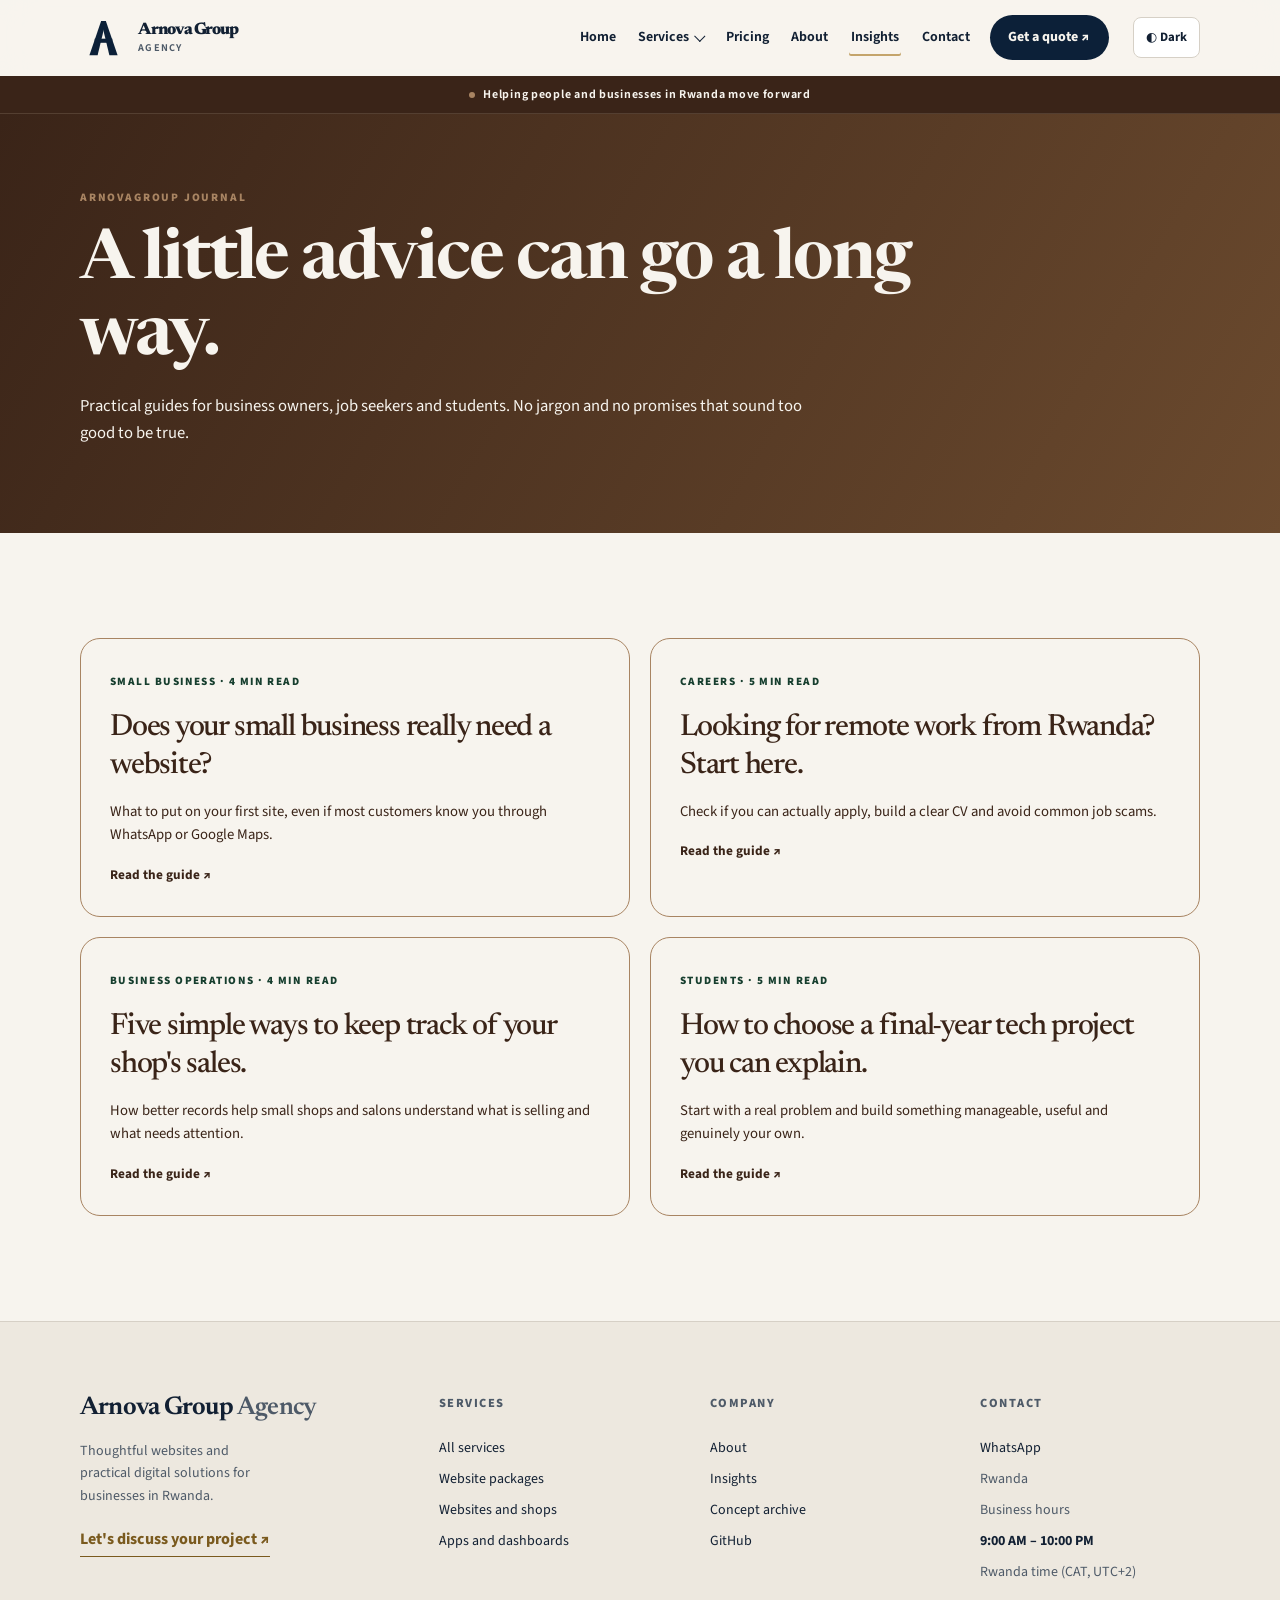
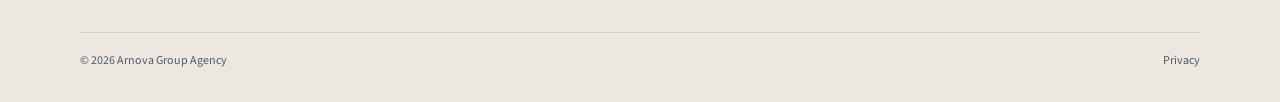
==== commit 6364621d: "Add brand options and a shared layout system for the agency rebuild. Introduce three logo and palett" ====
--- a/blog/index.html
+++ b/blog/index.html
@@ -1,6 +1,6 @@
-<!doctype html><html lang="en"><head><meta charset="utf-8"><meta name="viewport" content="width=device-width,initial-scale=1"><meta name="theme-color" content="#3A2418"><meta name="description" content="Simple and practical advice about websites, careers, data and student projects in Rwanda."><meta name="referrer" content="strict-origin-when-cross-origin"><meta http-equiv="Content-Security-Policy" content="default-src 'self'; style-src 'self'; img-src 'self'; script-src 'self'; connect-src 'self'; form-action 'none'; object-src 'none'; base-uri 'self'; upgrade-insecure-requests"><meta property="og:type" content="article"><meta property="og:site_name" content="ArnovaGroup"><meta property="og:title" content="Helpful guides"><meta property="og:description" content="Simple and practical advice about websites, careers, data and student projects in Rwanda."><link rel="canonical" href="https://arnold-rg.github.io/arnova-group-agency/blog/index.html"><link rel="icon" type="image/svg+xml" href="../logo.svg"><link rel="stylesheet" href="../styles.css"><title>Helpful guides | ArnovaGroup</title></head><body><a class="skip" href="#main">Skip to content</a><div class="topnote"><span class="topnote-dot" aria-hidden="true"></span>Helping people and businesses in Rwanda move forward</div><header class="site-header"><div class="shell header-bar"><a class="brand" href="../index.html" aria-label="ArnovaGroup home"><img src="../logo.svg" width="47" height="47" alt=""><span><b>Arnova</b><b class="brand-group">Group</b><small>Digital services & practical support</small></span></a><nav class="desktop-nav" aria-label="Main navigation"><a href="../index.html#services">How we help</a><a href="../index.html#examples">Our work</a><a href="../index.html#about">About us</a><a href="index.html">Helpful guides</a></nav><a class="btn btn-small btn-chocolate desktop-cta" href="../index.html#quote">Let's talk ↗</a><details class="mobile-nav"><summary>Menu ☰</summary><nav aria-label="Mobile navigation"><a href="../index.html#services">How we help</a><a href="../index.html#examples">Our work</a><a href="../index.html#about">About us</a><a href="index.html">Helpful guides</a><a href="../index.html#quote">Get in touch</a></nav></details></div></header><main id="main"><section class="article-hero"><div class="shell"><div class="eyebrow">ARNOVAGROUP JOURNAL</div><h1>A little advice can go a long way.</h1><p>Practical guides for business owners, job seekers and students. No jargon and no promises that sound too good to be true.</p></div></section><section class="section-pad"><div class="shell"><div class="blog-grid">
+<!doctype html><html lang="en"><head><meta charset="utf-8"><meta name="viewport" content="width=device-width,initial-scale=1"><meta name="theme-color" content="#3A2418"><meta name="description" content="Simple and practical advice about websites, careers, data and student projects in Rwanda."><meta name="referrer" content="strict-origin-when-cross-origin"><meta http-equiv="Content-Security-Policy" content="default-src 'self'; style-src 'self'; img-src 'self'; script-src 'self'; connect-src 'self'; form-action 'none'; object-src 'none'; base-uri 'self'; upgrade-insecure-requests"><meta property="og:type" content="article"><meta property="og:site_name" content="ArnovaGroup"><meta property="og:title" content="Helpful guides"><meta property="og:description" content="Simple and practical advice about websites, careers, data and student projects in Rwanda."><link rel="canonical" href="https://arnold-rg.github.io/arnova-group-agency/blog/index.html"><link rel="icon" type="image/svg+xml" href="../logo.svg"><link rel="stylesheet" href="../styles.css"><title>Helpful guides | ArnovaGroup</title><link rel="stylesheet" href="../css/tokens.css"><link rel="stylesheet" href="../css/layout.css"><script src="../js/theme-boot.js"></script></head><body><a class="skip" href="#main">Skip to content</a><div class="topnote"><span class="topnote-dot" aria-hidden="true"></span>Helping people and businesses in Rwanda move forward</div><header class="wrap nav arnova-site-header" aria-label="Site"><a class="brand" href="../index.html" aria-label="Arnova Group Agency home"><img src="../assets/brand/option-1/mark-light.svg" alt="" class="original-logo original-logo--light" width="48" height="48"><img src="../assets/brand/option-1/mark-dark.svg" alt="" class="original-logo original-logo--dark" width="48" height="48"><span class="agency-brand-name">Arnova Group <span>Agency</span></span></a><nav class="nav-links" aria-label="Desktop navigation"><a href="../index.html" data-nav="home">Home</a><div class="nav-dropdown"><button type="button" class="nav-dropdown__toggle" aria-expanded="false" aria-controls="ag-services-menu" id="ag-services-button">Services</button><div class="nav-dropdown__menu" id="ag-services-menu" hidden role="menu" aria-labelledby="ag-services-button"><a class="nav-dropdown__all" href="../index.html#services" role="menuitem">All services</a><a href="../index.html#service-websites" role="menuitem">Business websites</a><a href="../index.html#service-shops" role="menuitem">Online shops & catalogues</a><a href="../index.html#service-apps" role="menuitem">Mobile applications</a><a href="../index.html#service-dashboards" role="menuitem">Business dashboards</a><a href="../index.html#service-ux" role="menuitem">UI/UX & brand experiences</a><a href="../index.html#service-redesign" role="menuitem">Website redesign & maintenance</a><a href="../index.html#service-automation" role="menuitem">Automation & integrations</a><a href="../index.html#service-data" role="menuitem">Data analysis & reporting</a><a href="../index.html#service-security" role="menuitem">Cybersecurity & IT support</a><a href="../index.html#service-ai" role="menuitem">AI-assisted digital tools</a><a href="../index.html#service-training" role="menuitem">Training & digital guidance</a><a href="../index.html#service-portfolio" role="menuitem">Portfolio & career websites</a><a href="../pricing/" role="menuitem">Website packages</a></div></div><a href="../pricing/" data-nav="pricing">Pricing</a><a href="../index.html#about" data-nav="about">About</a><a href="../blog/index.html" data-nav="insights">Insights</a><a href="../index.html#contact" data-nav="contact">Contact</a><a class="pill" href="../pricing/">Get a quote ↗</a></nav><button class="theme-toggle" type="button" aria-label="Switch to dark theme" aria-pressed="false">◐ <span>Dark</span></button></header><nav class="arnova-mobile-dock" aria-label="Mobile quick navigation"><a href="../index.html" data-dock-link="home"><svg viewBox="0 0 24 24" aria-hidden="true"><path d="m3 10 9-7 9 7v10a1 1 0 0 1-1 1h-5v-7H9v7H4a1 1 0 0 1-1-1z"/></svg><span>Home</span></a><a href="../pricing/" data-dock-link="pricing"><svg viewBox="0 0 24 24" aria-hidden="true"><rect x="3" y="4" width="18" height="16" rx="3"/><path d="M7 9h10M7 13h6M7 17h4"/></svg><span>Pricing</span></a><a href="../index.html#solutions" data-dock-link="solutions"><svg viewBox="0 0 24 24" aria-hidden="true"><rect x="3" y="7" width="18" height="14" rx="2"/><path d="M8 7V5a2 2 0 0 1 2-2h4a2 2 0 0 1 2 2v2M3 13h18"/></svg><span>Solutions</span></a><a href="../index.html#about" data-dock-link="about"><svg viewBox="0 0 24 24" aria-hidden="true"><circle cx="12" cy="8" r="4"/><path d="M4 21a8 8 0 0 1 16 0"/></svg><span>About</span></a><a href="../index.html#contact" data-dock-link="contact"><svg viewBox="0 0 24 24" aria-hidden="true"><path d="M21 11.5a8.5 8.5 0 0 1-8.5 8.5 9 9 0 0 1-4-.9L3 21l1.9-5.5A9 9 0 0 1 4 11.5a8.5 8.5 0 0 1 17 0z"/></svg><span>Contact</span></a></nav><main id="main"><section class="article-hero"><div class="shell"><div class="eyebrow">ARNOVAGROUP JOURNAL</div><h1>A little advice can go a long way.</h1><p>Practical guides for business owners, job seekers and students. No jargon and no promises that sound too good to be true.</p></div></section><section class="section-pad"><div class="shell"><div class="blog-grid">
 <a class="blog-card" href="website-rwanda.html"><span>SMALL BUSINESS · 4 MIN READ</span><h3>Does your small business really need a website?</h3><p>What to put on your first site, even if most customers know you through WhatsApp or Google Maps.</p><strong>Read the guide ↗</strong></a>
 <a class="blog-card" href="remote-work-rwanda.html"><span>CAREERS · 5 MIN READ</span><h3>Looking for remote work from Rwanda? Start here.</h3><p>Check if you can actually apply, build a clear CV and avoid common job scams.</p><strong>Read the guide ↗</strong></a>
 <a class="blog-card" href="business-data-rwanda.html"><span>BUSINESS OPERATIONS · 4 MIN READ</span><h3>Five simple ways to keep track of your shop's sales.</h3><p>How better records help small shops and salons understand what is selling and what needs attention.</p><strong>Read the guide ↗</strong></a>
 <a class="blog-card" href="student-project-rwanda.html"><span>STUDENTS · 5 MIN READ</span><h3>How to choose a final-year tech project you can explain.</h3><p>Start with a real problem and build something manageable, useful and genuinely your own.</p><strong>Read the guide ↗</strong></a>
-</div></div></section></main><footer class="site-footer"><div class="shell footer-grid"><div class="footer-brand"><a class="brand footer-logo" href="../index.html"><img src="../logo.svg" width="43" height="43" alt=""><span><b>Arnova</b><b class="brand-group">Group</b><small>Digital services & practical support</small></span></a><p>Practical help for websites, careers, data, learning and growing businesses in Rwanda.</p><span class="rw-line">Twubaka ibisubizo by'ikoranabuhanga bifasha abantu n'ibigo gutera imbere.</span></div><div><h4>Explore</h4><a href="../index.html#services">Our services</a><a href="../index.html#examples">Our work</a><a href="../index.html#how">How we work</a><a href="index.html">Helpful guides</a></div><div><h4>Get in touch</h4><a href="../index.html#quote">Ask for a quote</a><a href="https://wa.me/250794607518" target="_blank" rel="noopener noreferrer">WhatsApp ↗</a><span class="footer-plain">Serving Rwanda</span></div></div><div class="shell bottom-bar"><span>© 2026 ArnovaGroup. All rights reserved.</span><span>Building skills. Creating opportunities. Helping businesses grow.</span></div></footer></body></html>+</div></div></section></main><footer class="agency-footer" aria-label="Arnova Group Agency footer"><div class="wrap agency-footer-grid"><div class="agency-footer-intro"><a class="agency-footer-brand" href="../index.html">Arnova Group <span>Agency</span></a><p>Thoughtful websites and practical digital solutions for businesses in Rwanda.</p><a class="agency-footer-cta" href="../index.html#contact">Let's discuss your project ↗</a></div><div class="agency-footer-column"><h3>Services</h3><a href="../index.html#services">All services</a><a href="../pricing/">Website packages</a><a href="../index.html#services">Websites and shops</a><a href="../index.html#services">Apps and dashboards</a></div><div class="agency-footer-column"><h3>Company</h3><a href="../index.html#about">About</a><a href="../blog/index.html">Insights</a><a href="../concepts/index.html">Concept archive</a><a href="https://github.com/Arnold-RG/arnova-group-agency" target="_blank" rel="noopener noreferrer">GitHub</a></div><div class="agency-footer-column"><h3>Contact</h3><a href="https://wa.me/250794607518?text=Hello%20Arnova%20Group%20Agency%2C%20I%27d%20like%20to%20discuss%20a%20project." target="_blank" rel="noopener noreferrer">WhatsApp</a><p>Rwanda</p><span>Business hours</span><strong>9:00 AM – 10:00 PM</strong><small>Rwanda time (CAT, UTC+2)</small></div></div><div class="wrap agency-footer-bottom"><span>© 2026 Arnova Group Agency</span><span class="agency-footer-legal"><a href="../privacy.html">Privacy</a></span></div></footer><script src="../js/chrome.js" defer></script></body></html>
--- a/css/tokens.css
+++ b/css/tokens.css
@@ -0,0 +1,5 @@
+/* Shared design tokens.
+   Swap the palette by changing this one import to
+   tokens-option-2.css (Ridge Forest) or tokens-option-3.css (Signal Slate).
+   Option 1, Apex Navy, is the default until a direction is chosen. */
+@import url("tokens-option-1.css");
--- a/css/layout.css
+++ b/css/layout.css
@@ -0,0 +1,477 @@
+/* Arnova Group Agency — shared layout, typography, navbar and footer.
+   Restyles the existing homepage class names so Mentor's pricing page
+   (arnova-site-header, nav-links, theme-toggle, arnova-mobile-dock,
+   agency-footer, wrap) can reuse this file without a rename. */
+
+html{
+  scroll-behavior:smooth;
+  scroll-padding-top:var(--space-header-offset);
+}
+body{
+  margin:0;
+  background:var(--color-bg);
+  color:var(--color-text);
+  font-family:var(--font-sans);
+  font-size:var(--text-md);
+  line-height:var(--font-leading-body);
+  -webkit-font-smoothing:antialiased;
+  padding-top:var(--space-header-offset);
+}
+img{max-width:100%;display:block}
+a{color:inherit}
+button,input,textarea,select{font:inherit}
+button{cursor:pointer}
+:focus-visible{outline:3px solid var(--color-focus);outline-offset:3px}
+
+.wrap,
+.shell{
+  width:min(var(--space-wrap),calc(100% - 2 * var(--space-gutter)));
+  margin-inline:auto;
+}
+.section{padding-block:var(--space-section)}
+.ag-grid{display:grid;gap:var(--space-card-gap)}
+.ag-grid--2{grid-template-columns:repeat(2,minmax(0,1fr))}
+.ag-grid--3{grid-template-columns:repeat(3,minmax(0,1fr))}
+.ag-grid--4{grid-template-columns:repeat(4,minmax(0,1fr))}
+@media(max-width:900px){
+  .ag-grid--3,.ag-grid--4{grid-template-columns:repeat(2,minmax(0,1fr))}
+}
+@media(max-width:600px){
+  .ag-grid--2,.ag-grid--3,.ag-grid--4{grid-template-columns:1fr}
+}
+
+h1,h2{
+  font-family:var(--font-display);
+  font-weight:650;
+  letter-spacing:-.03em;
+  line-height:var(--font-leading-tight);
+}
+
+.skip{
+  position:absolute;
+  z-index:1100;
+  left:-9999px;
+  top:10px;
+  background:var(--color-bg-cta);
+  color:var(--color-text-on-cta);
+  padding:12px 16px;
+  border-radius:var(--space-radius-sm);
+  text-decoration:none;
+  font-weight:700;
+}
+.skip:focus{left:12px}
+
+/* ---------- Fixed professional header ---------- */
+header.arnova-site-header{
+  position:fixed;
+  top:0;
+  left:0;
+  right:0;
+  z-index:1000;
+  display:flex;
+  align-items:center;
+  gap:var(--space-lg);
+  box-sizing:border-box;
+  width:100%;
+  max-width:none;
+  min-height:var(--space-header-offset);
+  margin:0;
+  padding-inline:max(var(--space-gutter),calc((100% - var(--space-wrap)) / 2));
+  background:color-mix(in srgb,var(--color-bg) 88%,transparent);
+  backdrop-filter:blur(16px) saturate(140%);
+  -webkit-backdrop-filter:blur(16px) saturate(140%);
+  border-bottom:1px solid transparent;
+  border-radius:0;
+  box-shadow:none;
+  color:var(--color-text);
+  transition:box-shadow .2s ease,border-color .2s ease,background .2s ease;
+}
+header.arnova-site-header.is-scrolled{
+  box-shadow:0 8px 24px var(--color-shadow);
+  border-bottom-color:var(--color-border);
+  background:color-mix(in srgb,var(--color-bg) 96%,transparent);
+}
+.brand{
+  display:inline-flex;
+  align-items:center;
+  gap:.7rem;
+  text-decoration:none;
+  color:var(--color-text);
+  flex-shrink:0;
+  min-width:0;
+}
+.original-logo{width:40px;height:40px;object-fit:contain;flex-shrink:0}
+.original-logo--dark{display:none}
+html[data-theme="dark"] .original-logo--light{display:none}
+html[data-theme="dark"] .original-logo--dark{display:block}
+.agency-brand-name{
+  display:flex;
+  flex-direction:column;
+  line-height:1.1;
+  font-family:var(--font-display);
+  font-weight:650;
+  font-size:1.05rem;
+  letter-spacing:-.03em;
+  color:var(--color-text);
+  white-space:nowrap;
+}
+.agency-brand-name span{
+  font-family:var(--font-sans);
+  font-size:.65rem;
+  font-weight:650;
+  letter-spacing:.12em;
+  text-transform:uppercase;
+  color:var(--color-text-muted);
+  margin-top:.15rem;
+}
+
+.nav-links{
+  display:flex;
+  align-items:center;
+  gap:clamp(.5rem,1.4vw,1.4rem);
+  margin-left:auto;
+}
+.nav-links>a,
+.nav-dropdown__toggle{
+  appearance:none;
+  background:none;
+  border:0;
+  color:var(--color-text);
+  text-decoration:none;
+  font-size:var(--text-sm);
+  font-weight:650;
+  padding:.45rem .15rem;
+  white-space:nowrap;
+  border-radius:2px;
+  font-family:var(--font-sans);
+}
+.nav-links>a:hover,
+.nav-dropdown__toggle:hover{color:var(--color-text-accent)}
+.nav-links>a[aria-current="page"]{
+  color:var(--color-text);
+  box-shadow:inset 0 -2px 0 var(--color-accent);
+}
+
+.nav-dropdown{position:relative}
+.nav-dropdown__toggle{
+  display:inline-flex;
+  align-items:center;
+  gap:.35rem;
+}
+.nav-dropdown__toggle::after{
+  content:"";
+  width:.45rem;
+  height:.45rem;
+  border-right:1.5px solid currentColor;
+  border-bottom:1.5px solid currentColor;
+  transform:rotate(45deg) translateY(-1px);
+}
+.nav-dropdown__toggle[aria-expanded="true"]::after{transform:rotate(225deg) translateY(-1px)}
+.nav-dropdown__menu{
+  position:absolute;
+  top:calc(100% + .6rem);
+  left:0;
+  z-index:1200;
+  min-width:18rem;
+  width:max(18rem,36rem);
+  display:grid;
+  grid-template-columns:1fr 1fr;
+  gap:.15rem 1.25rem;
+  padding:1rem 1.15rem;
+  background:var(--color-bg-elevated);
+  color:var(--color-text);
+  border:1px solid var(--color-border);
+  border-radius:var(--space-radius-md);
+  box-shadow:0 8px 24px var(--color-shadow);
+}
+.nav-dropdown__menu[hidden]{display:none}
+.nav-dropdown__menu a{
+  display:block;
+  text-decoration:none;
+  color:var(--color-text);
+  font-size:var(--text-sm);
+  font-weight:600;
+  padding:.45rem .2rem;
+  border-radius:var(--space-radius-sm);
+}
+.nav-dropdown__menu a:hover,
+.nav-dropdown__menu a:focus-visible{
+  color:var(--color-text-accent);
+  background:var(--color-bg-subtle);
+}
+.nav-dropdown__menu a.nav-dropdown__all{
+  grid-column:1 / -1;
+  font-weight:750;
+  border-bottom:1px solid var(--color-border);
+  margin-bottom:.35rem;
+  padding-bottom:.7rem;
+}
+
+.theme-toggle{
+  appearance:none;
+  border:1px solid var(--color-border);
+  background:var(--color-bg-elevated);
+  color:var(--color-text);
+  border-radius:var(--space-radius-sm);
+  padding:.55rem .75rem;
+  font-size:.8rem;
+  font-weight:700;
+  white-space:nowrap;
+  flex-shrink:0;
+}
+.theme-toggle:hover{border-color:var(--color-border-strong)}
+
+.pill{
+  display:inline-flex;
+  align-items:center;
+  justify-content:center;
+  gap:.6rem;
+  border-radius:var(--space-radius-pill);
+  padding:.7rem 1.15rem;
+  background:var(--color-bg-cta);
+  color:var(--color-text-on-cta);
+  font-weight:750;
+  font-size:var(--text-sm);
+  text-decoration:none;
+  border:1.5px solid transparent;
+  transition:transform .18s ease,background .18s ease,filter .18s ease;
+}
+.pill:hover{transform:translateY(-1px);filter:brightness(1.08)}
+.pill.outline{
+  background:transparent;
+  color:var(--color-text);
+  border-color:var(--color-border-strong);
+}
+
+@media(max-width:900px){
+  html{scroll-padding-top:var(--space-header-offset-narrow)}
+  body{
+    padding-top:var(--space-header-offset-narrow);
+    padding-bottom:var(--space-dock-offset);
+  }
+  header.arnova-site-header{
+    min-height:var(--space-header-offset-narrow);
+    gap:var(--space-sm);
+  }
+  header.arnova-site-header .nav-links{display:none}
+  .agency-brand-name{font-size:.95rem}
+  .original-logo{width:36px;height:36px}
+}
+
+/* ---------- Mobile dock (existing behaviour, retokenized colours) ---------- */
+.arnova-mobile-dock{display:none}
+@media(max-width:900px){
+  .arnova-mobile-dock{
+    position:fixed!important;
+    display:flex!important;
+    left:50%!important;
+    bottom:calc(12px + env(safe-area-inset-bottom,0px))!important;
+    transform:translateX(-50%)!important;
+    width:min(94vw,480px)!important;
+    min-height:67px!important;
+    padding:7px 9px!important;
+    z-index:2147483001!important;
+    align-items:center!important;
+    justify-content:space-around!important;
+    gap:3px!important;
+    background:color-mix(in srgb,var(--color-bg) 78%,transparent)!important;
+    border:1px solid color-mix(in srgb,var(--color-bg-elevated) 78%,transparent)!important;
+    border-radius:25px!important;
+    box-shadow:0 14px 38px var(--color-shadow),inset 0 1px rgba(255,255,255,.65)!important;
+    backdrop-filter:blur(24px) saturate(175%)!important;
+    -webkit-backdrop-filter:blur(24px) saturate(175%)!important;
+  }
+  .arnova-mobile-dock a{
+    flex:1;
+    display:flex;
+    flex-direction:column;
+    align-items:center;
+    justify-content:center;
+    gap:3px;
+    min-width:0;
+    min-height:52px;
+    border-radius:17px;
+    color:var(--color-text)!important;
+    text-decoration:none!important;
+    font-size:10px!important;
+    line-height:1.2!important;
+    font-weight:750!important;
+    letter-spacing:0!important;
+    transition:background .2s ease,transform .2s ease;
+  }
+  .arnova-mobile-dock a svg{
+    width:22px;
+    height:22px;
+    stroke:currentColor;
+    fill:none;
+    stroke-width:1.8;
+    stroke-linecap:round;
+    stroke-linejoin:round;
+  }
+  .arnova-mobile-dock a:hover,
+  .arnova-mobile-dock a:focus-visible,
+  .arnova-mobile-dock a[aria-current="page"]{
+    background:color-mix(in srgb,var(--color-text) 14%,transparent)!important;
+    outline-offset:2px;
+  }
+  html[data-theme="dark"] .arnova-mobile-dock{
+    background:color-mix(in srgb,var(--color-bg-elevated) 78%,transparent)!important;
+    border-color:color-mix(in srgb,var(--color-border) 80%,transparent)!important;
+  }
+  html[data-theme="dark"] .arnova-mobile-dock a{color:var(--color-text)!important}
+  html[data-theme="dark"] .arnova-mobile-dock a:hover,
+  html[data-theme="dark"] .arnova-mobile-dock a:focus-visible,
+  html[data-theme="dark"] .arnova-mobile-dock a[aria-current="page"]{
+    background:color-mix(in srgb,var(--color-accent) 18%,transparent)!important;
+  }
+}
+@media(max-width:360px){
+  .arnova-mobile-dock{width:97vw!important;padding:5px!important}
+  .arnova-mobile-dock a{font-size:9px!important}
+}
+@media(prefers-reduced-motion:reduce){
+  html{scroll-behavior:auto}
+  header.arnova-site-header,.pill,.arnova-mobile-dock a{transition:none!important}
+  .pill:hover{transform:none}
+}
+
+/* ---------- Footer ---------- */
+.agency-footer{
+  background:var(--color-bg-subtle);
+  color:var(--color-text);
+  border-top:1px solid var(--color-border);
+  padding:var(--space-3xl) 0 var(--space-xl);
+  margin-top:0;
+}
+.agency-footer-grid{
+  display:grid;
+  grid-template-columns:minmax(230px,1.4fr) repeat(3,minmax(10rem,1fr));
+  gap:clamp(1.5rem,4vw,3.5rem);
+}
+.agency-footer-brand,
+.agency-footer-intro .agency-footer-brand{
+  display:inline-block;
+  font-family:var(--font-display);
+  font-weight:650;
+  font-size:clamp(1.2rem,2vw,1.6rem);
+  letter-spacing:-.03em;
+  text-decoration:none;
+  color:var(--color-text);
+  line-height:1.15;
+}
+.agency-footer-brand span{color:var(--color-text-muted);font-weight:600}
+.agency-footer-intro p{
+  max-width:28ch;
+  color:var(--color-text-muted);
+  font-size:var(--text-sm);
+  margin:1rem 0 1.25rem;
+}
+.agency-footer-cta{
+  display:inline-block;
+  font-weight:750;
+  color:var(--color-text-accent);
+  text-decoration:none;
+  border-bottom:1px solid currentColor;
+  padding-bottom:.2rem;
+}
+.agency-footer-cta:hover{color:var(--color-link-hover)}
+.agency-footer-column{
+  display:flex;
+  flex-direction:column;
+  align-items:flex-start;
+  gap:.55rem;
+}
+.agency-footer-column h3,
+.agency-footer-column h2{
+  font-family:var(--font-sans);
+  font-size:.78rem;
+  font-weight:800;
+  letter-spacing:.12em;
+  text-transform:uppercase;
+  margin:0 0 .85rem;
+  color:var(--color-text-muted);
+}
+.agency-footer-column a,
+.agency-footer-column span,
+.agency-footer-column strong,
+.agency-footer-column small,
+.agency-footer-column p{
+  font-size:var(--text-sm);
+  text-decoration:none;
+  margin:0;
+  color:var(--color-text);
+}
+.agency-footer-column a:hover{
+  color:var(--color-text-accent);
+  text-decoration:underline;
+  text-underline-offset:3px;
+}
+.agency-footer-column small,
+.agency-footer-column span,
+.agency-footer-column p{color:var(--color-text-muted)}
+.agency-footer-bottom{
+  display:flex;
+  justify-content:space-between;
+  flex-wrap:wrap;
+  gap:1rem;
+  border-top:1px solid var(--color-border);
+  margin-top:var(--space-2xl);
+  padding-top:1.15rem;
+  font-size:var(--text-xs);
+  color:var(--color-text-muted);
+}
+.agency-footer-bottom a{color:inherit;text-decoration:none}
+.agency-footer-bottom a:hover{text-decoration:underline;text-underline-offset:3px}
+.agency-footer-legal{display:flex;gap:1.25rem}
+@media(max-width:900px){
+  .agency-footer-grid{grid-template-columns:repeat(2,minmax(0,1fr))}
+}
+@media(max-width:560px){
+  .agency-footer-grid{grid-template-columns:1fr;gap:2rem}
+  .agency-footer-bottom{flex-direction:column}
+}
+
+@media(prefers-reduced-motion:reduce){
+  *,*::before,*::after{animation-duration:.01ms!important;animation-iteration-count:1!important}
+}
+
+/* Beat leftover page CSS that still targets .brand > span, .nav-links a, or the old green header. */
+header.arnova-site-header{
+  background:color-mix(in srgb,var(--color-bg) 88%,transparent)!important;
+  color:var(--color-text)!important;
+  border-radius:0!important;
+  box-shadow:none!important;
+  transform:none!important;
+  left:0!important;
+  right:0!important;
+  width:100%!important;
+  max-width:none!important;
+  inset:0 0 auto 0!important;
+}
+header.arnova-site-header.is-scrolled{box-shadow:0 8px 24px var(--color-shadow)!important}
+header.arnova-site-header .agency-brand-name{
+  display:flex!important;
+  flex-direction:column!important;
+  color:var(--color-text)!important;
+  font-size:1.05rem!important;
+  opacity:1!important;
+}
+header.arnova-site-header .agency-brand-name span{
+  color:var(--color-text-muted)!important;
+  font-size:.65rem!important;
+  letter-spacing:.12em!important;
+}
+header.arnova-site-header .nav-links>a{color:var(--color-text)!important;background:transparent!important}
+header.arnova-site-header .nav-links>a[aria-current="page"]{box-shadow:inset 0 -2px 0 var(--color-accent)!important}
+header.arnova-site-header .nav-links .pill{
+  background:var(--color-bg-cta)!important;
+  color:var(--color-text-on-cta)!important;
+  border-radius:var(--space-radius-pill)!important;
+  padding:.7rem 1.15rem!important;
+  font-weight:750!important;
+}
+header.arnova-site-header .theme-toggle{
+  background:var(--color-bg-elevated)!important;
+  color:var(--color-text)!important;
+  border:1px solid var(--color-border)!important;
+}
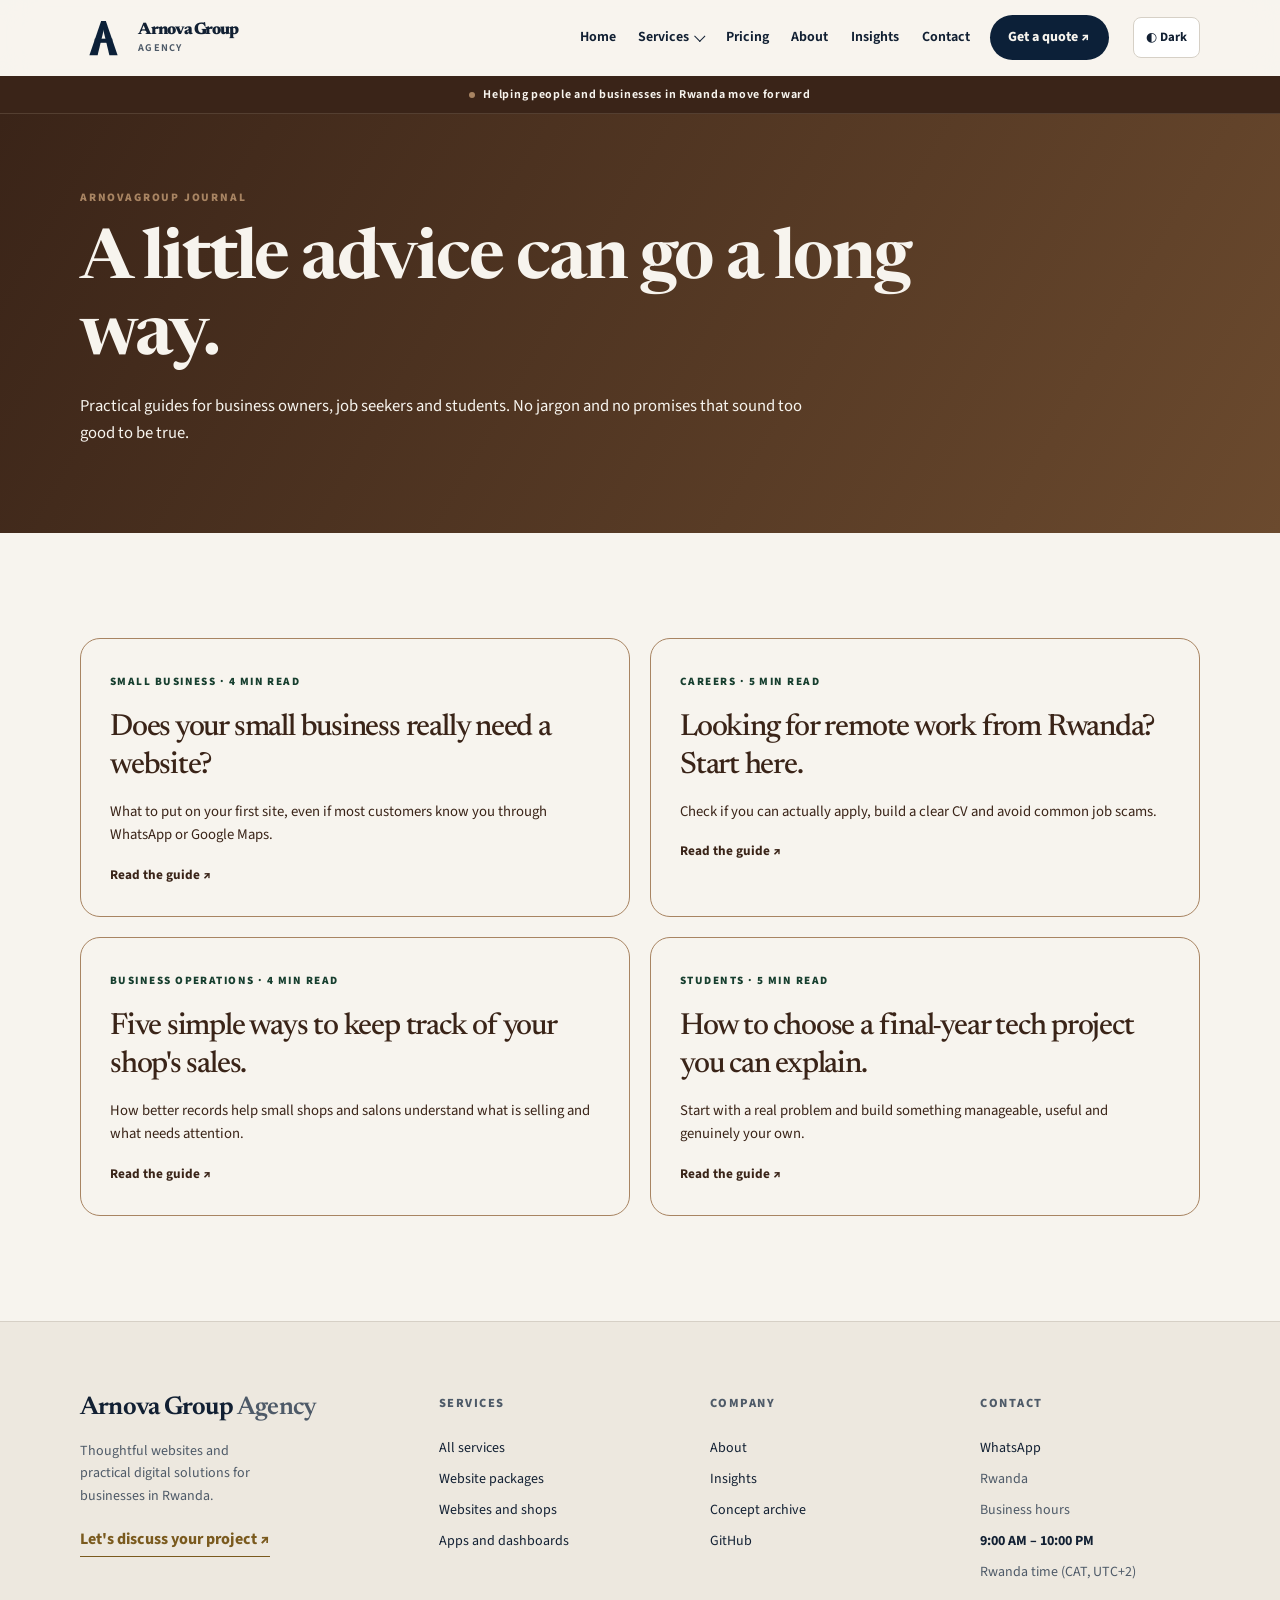
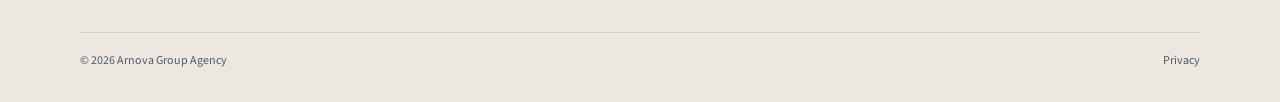
==== commit c72ecf26: "Replace the mobile dock with a notched glass navigation bar. Keep the arnova-mobile-dock class so th" ====
--- a/blog/index.html
+++ b/blog/index.html
@@ -1,4 +1,4 @@
-<!doctype html><html lang="en"><head><meta charset="utf-8"><meta name="viewport" content="width=device-width,initial-scale=1"><meta name="theme-color" content="#3A2418"><meta name="description" content="Simple and practical advice about websites, careers, data and student projects in Rwanda."><meta name="referrer" content="strict-origin-when-cross-origin"><meta http-equiv="Content-Security-Policy" content="default-src 'self'; style-src 'self'; img-src 'self'; script-src 'self'; connect-src 'self'; form-action 'none'; object-src 'none'; base-uri 'self'; upgrade-insecure-requests"><meta property="og:type" content="article"><meta property="og:site_name" content="ArnovaGroup"><meta property="og:title" content="Helpful guides"><meta property="og:description" content="Simple and practical advice about websites, careers, data and student projects in Rwanda."><link rel="canonical" href="https://arnold-rg.github.io/arnova-group-agency/blog/index.html"><link rel="icon" type="image/svg+xml" href="../logo.svg"><link rel="stylesheet" href="../styles.css"><title>Helpful guides | ArnovaGroup</title><link rel="stylesheet" href="../css/tokens.css"><link rel="stylesheet" href="../css/layout.css"><script src="../js/theme-boot.js"></script></head><body><a class="skip" href="#main">Skip to content</a><div class="topnote"><span class="topnote-dot" aria-hidden="true"></span>Helping people and businesses in Rwanda move forward</div><header class="wrap nav arnova-site-header" aria-label="Site"><a class="brand" href="../index.html" aria-label="Arnova Group Agency home"><img src="../assets/brand/option-1/mark-light.svg" alt="" class="original-logo original-logo--light" width="48" height="48"><img src="../assets/brand/option-1/mark-dark.svg" alt="" class="original-logo original-logo--dark" width="48" height="48"><span class="agency-brand-name">Arnova Group <span>Agency</span></span></a><nav class="nav-links" aria-label="Desktop navigation"><a href="../index.html" data-nav="home">Home</a><div class="nav-dropdown"><button type="button" class="nav-dropdown__toggle" aria-expanded="false" aria-controls="ag-services-menu" id="ag-services-button">Services</button><div class="nav-dropdown__menu" id="ag-services-menu" hidden role="menu" aria-labelledby="ag-services-button"><a class="nav-dropdown__all" href="../index.html#services" role="menuitem">All services</a><a href="../index.html#service-websites" role="menuitem">Business websites</a><a href="../index.html#service-shops" role="menuitem">Online shops & catalogues</a><a href="../index.html#service-apps" role="menuitem">Mobile applications</a><a href="../index.html#service-dashboards" role="menuitem">Business dashboards</a><a href="../index.html#service-ux" role="menuitem">UI/UX & brand experiences</a><a href="../index.html#service-redesign" role="menuitem">Website redesign & maintenance</a><a href="../index.html#service-automation" role="menuitem">Automation & integrations</a><a href="../index.html#service-data" role="menuitem">Data analysis & reporting</a><a href="../index.html#service-security" role="menuitem">Cybersecurity & IT support</a><a href="../index.html#service-ai" role="menuitem">AI-assisted digital tools</a><a href="../index.html#service-training" role="menuitem">Training & digital guidance</a><a href="../index.html#service-portfolio" role="menuitem">Portfolio & career websites</a><a href="../pricing/" role="menuitem">Website packages</a></div></div><a href="../pricing/" data-nav="pricing">Pricing</a><a href="../index.html#about" data-nav="about">About</a><a href="../blog/index.html" data-nav="insights">Insights</a><a href="../index.html#contact" data-nav="contact">Contact</a><a class="pill" href="../pricing/">Get a quote ↗</a></nav><button class="theme-toggle" type="button" aria-label="Switch to dark theme" aria-pressed="false">◐ <span>Dark</span></button></header><nav class="arnova-mobile-dock" aria-label="Mobile quick navigation"><a href="../index.html" data-dock-link="home"><svg viewBox="0 0 24 24" aria-hidden="true"><path d="m3 10 9-7 9 7v10a1 1 0 0 1-1 1h-5v-7H9v7H4a1 1 0 0 1-1-1z"/></svg><span>Home</span></a><a href="../pricing/" data-dock-link="pricing"><svg viewBox="0 0 24 24" aria-hidden="true"><rect x="3" y="4" width="18" height="16" rx="3"/><path d="M7 9h10M7 13h6M7 17h4"/></svg><span>Pricing</span></a><a href="../index.html#solutions" data-dock-link="solutions"><svg viewBox="0 0 24 24" aria-hidden="true"><rect x="3" y="7" width="18" height="14" rx="2"/><path d="M8 7V5a2 2 0 0 1 2-2h4a2 2 0 0 1 2 2v2M3 13h18"/></svg><span>Solutions</span></a><a href="../index.html#about" data-dock-link="about"><svg viewBox="0 0 24 24" aria-hidden="true"><circle cx="12" cy="8" r="4"/><path d="M4 21a8 8 0 0 1 16 0"/></svg><span>About</span></a><a href="../index.html#contact" data-dock-link="contact"><svg viewBox="0 0 24 24" aria-hidden="true"><path d="M21 11.5a8.5 8.5 0 0 1-8.5 8.5 9 9 0 0 1-4-.9L3 21l1.9-5.5A9 9 0 0 1 4 11.5a8.5 8.5 0 0 1 17 0z"/></svg><span>Contact</span></a></nav><main id="main"><section class="article-hero"><div class="shell"><div class="eyebrow">ARNOVAGROUP JOURNAL</div><h1>A little advice can go a long way.</h1><p>Practical guides for business owners, job seekers and students. No jargon and no promises that sound too good to be true.</p></div></section><section class="section-pad"><div class="shell"><div class="blog-grid">
+<!doctype html><html lang="en"><head><meta charset="utf-8"><meta name="viewport" content="width=device-width,initial-scale=1"><meta name="theme-color" content="#3A2418"><meta name="description" content="Simple and practical advice about websites, careers, data and student projects in Rwanda."><meta name="referrer" content="strict-origin-when-cross-origin"><meta http-equiv="Content-Security-Policy" content="default-src 'self'; style-src 'self'; img-src 'self'; script-src 'self'; connect-src 'self'; form-action 'none'; object-src 'none'; base-uri 'self'; upgrade-insecure-requests"><meta property="og:type" content="article"><meta property="og:site_name" content="ArnovaGroup"><meta property="og:title" content="Helpful guides"><meta property="og:description" content="Simple and practical advice about websites, careers, data and student projects in Rwanda."><link rel="canonical" href="https://arnold-rg.github.io/arnova-group-agency/blog/index.html"><link rel="icon" type="image/svg+xml" href="../logo.svg"><link rel="stylesheet" href="../styles.css"><title>Helpful guides | ArnovaGroup</title><link rel="stylesheet" href="../css/tokens.css"><link rel="stylesheet" href="../css/layout.css"><script src="../js/theme-boot.js"></script></head><body><a class="skip" href="#main">Skip to content</a><div class="topnote"><span class="topnote-dot" aria-hidden="true"></span>Helping people and businesses in Rwanda move forward</div><header class="wrap nav arnova-site-header" aria-label="Site"><a class="brand" href="../index.html" aria-label="Arnova Group Agency home"><img src="../assets/brand/option-1/mark-light.svg" alt="" class="original-logo original-logo--light" width="48" height="48"><img src="../assets/brand/option-1/mark-dark.svg" alt="" class="original-logo original-logo--dark" width="48" height="48"><span class="agency-brand-name">Arnova Group <span>Agency</span></span></a><nav class="nav-links" aria-label="Desktop navigation"><a href="../index.html" data-nav="home">Home</a><div class="nav-dropdown"><button type="button" class="nav-dropdown__toggle" aria-expanded="false" aria-controls="ag-services-menu" id="ag-services-button">Services</button><div class="nav-dropdown__menu" id="ag-services-menu" hidden role="menu" aria-labelledby="ag-services-button"><a class="nav-dropdown__all" href="../index.html#services" role="menuitem">All services</a><a href="../index.html#service-websites" role="menuitem">Business websites</a><a href="../index.html#service-shops" role="menuitem">Online shops & catalogues</a><a href="../index.html#service-apps" role="menuitem">Mobile applications</a><a href="../index.html#service-dashboards" role="menuitem">Business dashboards</a><a href="../index.html#service-ux" role="menuitem">UI/UX & brand experiences</a><a href="../index.html#service-redesign" role="menuitem">Website redesign & maintenance</a><a href="../index.html#service-automation" role="menuitem">Automation & integrations</a><a href="../index.html#service-data" role="menuitem">Data analysis & reporting</a><a href="../index.html#service-security" role="menuitem">Cybersecurity & IT support</a><a href="../index.html#service-ai" role="menuitem">AI-assisted digital tools</a><a href="../index.html#service-training" role="menuitem">Training & digital guidance</a><a href="../index.html#service-portfolio" role="menuitem">Portfolio & career websites</a><a href="../pricing/" role="menuitem">Website packages</a></div></div><a href="../pricing/" data-nav="pricing">Pricing</a><a href="../index.html#about" data-nav="about">About</a><a href="../blog/index.html" data-nav="insights">Insights</a><a href="../index.html#contact" data-nav="contact">Contact</a><a class="pill" href="../pricing/">Get a quote ↗</a></nav><button class="theme-toggle" type="button" aria-label="Switch to dark theme" aria-pressed="false">◐ <span>Dark</span></button></header><nav class="arnova-mobile-dock" aria-label="Mobile quick navigation"><div class="arnova-mobile-dock__bar"><span class="arnova-mobile-dock__glass" aria-hidden="true"></span><span class="arnova-mobile-dock__notch-stroke" aria-hidden="true"></span><span class="arnova-mobile-dock__indicator" aria-hidden="true"></span><a href="../index.html" data-dock-link="home"><svg viewBox="0 0 24 24" aria-hidden="true"><path d="m3 10 9-7 9 7v10a1 1 0 0 1-1 1h-5v-7H9v7H4a1 1 0 0 1-1-1z"/></svg><span>Home</span></a><button type="button" class="arnova-mobile-dock__services" data-dock-link="services" aria-expanded="false" aria-controls="arnova-dock-sheet" aria-haspopup="dialog"><svg viewBox="0 0 24 24" aria-hidden="true"><rect x="3" y="3" width="7" height="7" rx="1.5"/><rect x="14" y="3" width="7" height="7" rx="1.5"/><rect x="3" y="14" width="7" height="7" rx="1.5"/><rect x="14" y="14" width="7" height="7" rx="1.5"/></svg><span>Services</span></button><span class="arnova-mobile-dock__spacer" aria-hidden="true"></span><a href="../pricing/" data-dock-link="pricing"><svg viewBox="0 0 24 24" aria-hidden="true"><rect x="3" y="4" width="18" height="16" rx="3"/><path d="M7 9h10M7 13h6M7 17h4"/></svg><span>Pricing</span></a><a href="../index.html#contact" data-dock-link="contact"><svg viewBox="0 0 24 24" aria-hidden="true"><path d="M4 6h16v12H4z"/><path d="m4 7 8 6 8-6"/></svg><span>Contact</span></a><span class="arnova-mobile-dock__home-line" aria-hidden="true"></span></div><a class="arnova-mobile-dock__cta" href="https://wa.me/250794607518?text=Hello%20Arnova%20Group%20Agency%2C%20I%27d%20like%20to%20discuss%20a%20project." data-dock-link="quote" target="_blank" rel="noopener noreferrer" aria-label="Get a quote on WhatsApp"><svg viewBox="0 0 24 24" aria-hidden="true"><path d="M21 11.5a8.5 8.5 0 0 1-8.5 8.5 9 9 0 0 1-4-.9L3 21l1.9-5.5A9 9 0 0 1 4 11.5a8.5 8.5 0 0 1 17 0z"/></svg><span>Quote</span></a></nav><div class="arnova-dock-sheet" id="arnova-dock-sheet" hidden><button type="button" class="arnova-dock-sheet__backdrop" tabindex="-1" aria-label="Close services"></button><div class="arnova-dock-sheet__panel" role="dialog" aria-modal="true" aria-labelledby="arnova-dock-sheet-title"><div class="arnova-dock-sheet__head"><h2 id="arnova-dock-sheet-title">Services</h2><button type="button" class="arnova-dock-sheet__close">Close</button></div><ul class="arnova-dock-sheet__list"><li><a href="../index.html#services">All services</a></li><li><a href="../index.html#service-websites">Business websites</a></li><li><a href="../index.html#service-shops">Online shops & catalogues</a></li><li><a href="../index.html#service-apps">Mobile applications</a></li><li><a href="../index.html#service-dashboards">Business dashboards</a></li><li><a href="../index.html#service-ux">UI/UX & brand experiences</a></li><li><a href="../index.html#service-redesign">Website redesign & maintenance</a></li><li><a href="../index.html#service-automation">Automation & integrations</a></li><li><a href="../index.html#service-data">Data analysis & reporting</a></li><li><a href="../index.html#service-security">Cybersecurity & IT support</a></li><li><a href="../index.html#service-ai">AI-assisted digital tools</a></li><li><a href="../index.html#service-training">Training & digital guidance</a></li><li><a href="../index.html#service-portfolio">Portfolio & career websites</a></li><li><a href="../pricing/">Website packages</a></li></ul></div></div><main id="main"><section class="article-hero"><div class="shell"><div class="eyebrow">ARNOVAGROUP JOURNAL</div><h1>A little advice can go a long way.</h1><p>Practical guides for business owners, job seekers and students. No jargon and no promises that sound too good to be true.</p></div></section><section class="section-pad"><div class="shell"><div class="blog-grid">
 <a class="blog-card" href="website-rwanda.html"><span>SMALL BUSINESS · 4 MIN READ</span><h3>Does your small business really need a website?</h3><p>What to put on your first site, even if most customers know you through WhatsApp or Google Maps.</p><strong>Read the guide ↗</strong></a>
 <a class="blog-card" href="remote-work-rwanda.html"><span>CAREERS · 5 MIN READ</span><h3>Looking for remote work from Rwanda? Start here.</h3><p>Check if you can actually apply, build a clear CV and avoid common job scams.</p><strong>Read the guide ↗</strong></a>
 <a class="blog-card" href="business-data-rwanda.html"><span>BUSINESS OPERATIONS · 4 MIN READ</span><h3>Five simple ways to keep track of your shop's sales.</h3><p>How better records help small shops and salons understand what is selling and what needs attention.</p><strong>Read the guide ↗</strong></a>
--- a/css/layout.css
+++ b/css/layout.css
@@ -258,48 +258,159 @@
   .original-logo{width:36px;height:36px}
 }
 
-/* ---------- Mobile dock (existing behaviour, retokenized colours) ---------- */
-.arnova-mobile-dock{display:none}
+/* ---------- Mobile dock (Glassy Navigation Tabs, third variant) ---------- */
+/* Floating glass pill, notched centre CTA, home-indicator line.
+   Class name .arnova-mobile-dock is kept so Mentor's pricing page can reuse it. */
+.arnova-mobile-dock,
+.arnova-dock-sheet{display:none}
+
 @media(max-width:900px){
   .arnova-mobile-dock{
-    position:fixed!important;
-    display:flex!important;
-    left:50%!important;
-    bottom:calc(12px + env(safe-area-inset-bottom,0px))!important;
-    transform:translateX(-50%)!important;
-    width:min(94vw,480px)!important;
-    min-height:67px!important;
-    padding:7px 9px!important;
-    z-index:2147483001!important;
-    align-items:center!important;
-    justify-content:space-around!important;
-    gap:3px!important;
-    background:color-mix(in srgb,var(--color-bg) 78%,transparent)!important;
-    border:1px solid color-mix(in srgb,var(--color-bg-elevated) 78%,transparent)!important;
-    border-radius:25px!important;
-    box-shadow:0 14px 38px var(--color-shadow),inset 0 1px rgba(255,255,255,.65)!important;
-    backdrop-filter:blur(24px) saturate(175%)!important;
-    -webkit-backdrop-filter:blur(24px) saturate(175%)!important;
-  }
-  .arnova-mobile-dock a{
-    flex:1;
+    --dock-notch:42px;
+    --dock-cta:56px;
+    --dock-bar-h:64px;
+    position:fixed;
+    left:50%;
+    bottom:calc(12px + env(safe-area-inset-bottom,0px));
+    transform:translateX(-50%);
+    width:calc(100% - 24px);
+    max-width:430px;
+    z-index:2147483002;
+    display:block;
+    pointer-events:none;
+    transition:transform .28s ease,opacity .28s ease;
+  }
+  .arnova-mobile-dock.is-away{
+    transform:translateX(-50%) translateY(calc(100% + 24px));
+    opacity:0;
+    pointer-events:none;
+  }
+  .arnova-mobile-dock__bar,
+  .arnova-mobile-dock__cta,
+  .arnova-mobile-dock__bar a,
+  .arnova-mobile-dock__bar button{pointer-events:auto}
+
+  .arnova-mobile-dock__bar{
+    position:relative;
+    display:flex;
+    align-items:flex-end;
+    justify-content:space-around;
+    height:var(--dock-bar-h);
+    padding:0 4px 10px;
+    box-sizing:border-box;
+    border-radius:32px;
+    isolation:isolate;
+  }
+  .arnova-mobile-dock__glass{
+    position:absolute;
+    inset:0;
+    border-radius:inherit;
+    pointer-events:none;
+    z-index:0;
+    -webkit-mask-image:radial-gradient(circle var(--dock-notch) at 50% 0,transparent calc(var(--dock-notch) - .5px),#000 var(--dock-notch));
+    mask-image:radial-gradient(circle var(--dock-notch) at 50% 0,transparent calc(var(--dock-notch) - .5px),#000 var(--dock-notch));
+    -webkit-mask-size:100% 100%;
+    mask-size:100% 100%;
+    -webkit-mask-repeat:no-repeat;
+    mask-repeat:no-repeat;
+    -webkit-mask-position:0 0;
+    mask-position:0 0;
+  }
+  .arnova-mobile-dock__glass::before{
+    content:"";
+    position:absolute;
+    inset:0;
+    border-radius:inherit;
+    background:color-mix(in srgb,var(--color-bg-elevated) 64%,transparent);
+    border:1px solid color-mix(in srgb,var(--color-bg-elevated) 70%,var(--color-border));
+    box-shadow:
+      0 14px 36px var(--color-shadow),
+      inset 0 1px 0 color-mix(in srgb,var(--color-bg-elevated) 85%,transparent);
+    backdrop-filter:blur(24px) saturate(180%);
+    -webkit-backdrop-filter:blur(24px) saturate(180%);
+  }
+  .arnova-mobile-dock__notch-stroke{
+    position:absolute;
+    left:50%;
+    top:0;
+    width:calc(var(--dock-notch) * 2);
+    height:calc(var(--dock-notch) * 2);
+    transform:translate(-50%,-50%);
+    border:1px solid color-mix(in srgb,var(--color-bg-elevated) 70%,var(--color-border));
+    border-radius:50%;
+    clip-path:inset(50% 0 0 0);
+    pointer-events:none;
+    z-index:1;
+  }
+  html[data-theme="dark"] .arnova-mobile-dock__glass::before{
+    background:color-mix(in srgb,var(--color-bg-elevated) 72%,transparent);
+    border-color:color-mix(in srgb,var(--color-border) 80%,transparent);
+    box-shadow:
+      0 16px 40px var(--color-shadow),
+      inset 0 1px 0 color-mix(in srgb,var(--color-text) 12%,transparent);
+  }
+  html[data-theme="dark"] .arnova-mobile-dock__notch-stroke{
+    border-color:color-mix(in srgb,var(--color-border) 80%,transparent);
+  }
+
+  .arnova-mobile-dock__indicator{
+    position:absolute;
+    left:0;
+    bottom:12px;
+    height:3px;
+    width:28px;
+    border-radius:var(--space-radius-pill);
+    background:var(--color-accent);
+    box-shadow:0 0 10px color-mix(in srgb,var(--color-accent) 70%,transparent);
+    transform:translateX(0);
+    transition:transform .28s ease,width .28s ease,opacity .2s ease;
+    z-index:2;
+    pointer-events:none;
+    opacity:0;
+  }
+  .arnova-mobile-dock__home-line{
+    position:absolute;
+    left:50%;
+    bottom:5px;
+    width:88px;
+    height:4px;
+    transform:translateX(-50%);
+    border-radius:var(--space-radius-pill);
+    background:color-mix(in srgb,var(--color-text) 28%,transparent);
+    z-index:2;
+    pointer-events:none;
+  }
+
+  .arnova-mobile-dock__bar a,
+  .arnova-mobile-dock__bar button{
+    appearance:none;
+    border:0;
+    background:transparent;
+    position:relative;
+    z-index:3;
+    flex:1 1 0;
     display:flex;
     flex-direction:column;
     align-items:center;
     justify-content:center;
-    gap:3px;
-    min-width:0;
-    min-height:52px;
-    border-radius:17px;
-    color:var(--color-text)!important;
-    text-decoration:none!important;
-    font-size:10px!important;
-    line-height:1.2!important;
-    font-weight:750!important;
-    letter-spacing:0!important;
-    transition:background .2s ease,transform .2s ease;
-  }
-  .arnova-mobile-dock a svg{
+    gap:2px;
+    min-width:44px;
+    min-height:44px;
+    margin-bottom:6px;
+    padding:0 2px;
+    color:var(--color-text-muted);
+    text-decoration:none;
+    font-family:var(--font-sans);
+    font-size:10px;
+    font-weight:700;
+    line-height:1.1;
+    letter-spacing:0;
+    white-space:nowrap;
+    border-radius:var(--space-radius-sm);
+    transition:color .2s ease;
+  }
+  .arnova-mobile-dock__bar a svg,
+  .arnova-mobile-dock__bar button svg{
     width:22px;
     height:22px;
     stroke:currentColor;
@@ -308,30 +419,187 @@
     stroke-linecap:round;
     stroke-linejoin:round;
   }
-  .arnova-mobile-dock a:hover,
-  .arnova-mobile-dock a:focus-visible,
-  .arnova-mobile-dock a[aria-current="page"]{
-    background:color-mix(in srgb,var(--color-text) 14%,transparent)!important;
+  .arnova-mobile-dock__bar a:hover,
+  .arnova-mobile-dock__bar button:hover,
+  .arnova-mobile-dock__bar a:focus-visible,
+  .arnova-mobile-dock__bar button:focus-visible,
+  .arnova-mobile-dock__bar a[aria-current="page"],
+  .arnova-mobile-dock__bar button[aria-current="page"],
+  .arnova-mobile-dock__bar button[aria-expanded="true"]{
+    color:var(--color-text);
+  }
+  .arnova-mobile-dock__bar a:focus-visible,
+  .arnova-mobile-dock__bar button:focus-visible,
+  .arnova-mobile-dock__cta:focus-visible{
+    outline:3px solid var(--color-focus);
     outline-offset:2px;
   }
-  html[data-theme="dark"] .arnova-mobile-dock{
-    background:color-mix(in srgb,var(--color-bg-elevated) 78%,transparent)!important;
-    border-color:color-mix(in srgb,var(--color-border) 80%,transparent)!important;
-  }
-  html[data-theme="dark"] .arnova-mobile-dock a{color:var(--color-text)!important}
-  html[data-theme="dark"] .arnova-mobile-dock a:hover,
-  html[data-theme="dark"] .arnova-mobile-dock a:focus-visible,
-  html[data-theme="dark"] .arnova-mobile-dock a[aria-current="page"]{
-    background:color-mix(in srgb,var(--color-accent) 18%,transparent)!important;
-  }
-}
+  .arnova-mobile-dock__spacer{
+    flex:0 0 calc(var(--dock-notch) * 2);
+    width:calc(var(--dock-notch) * 2);
+    min-width:calc(var(--dock-notch) * 2);
+    pointer-events:none;
+  }
+
+  .arnova-mobile-dock__cta{
+    position:absolute;
+    left:50%;
+    top:0;
+    z-index:4;
+    display:flex;
+    flex-direction:column;
+    align-items:center;
+    justify-content:center;
+    gap:1px;
+    width:var(--dock-cta);
+    height:var(--dock-cta);
+    min-width:44px;
+    min-height:44px;
+    transform:translate(-50%,-52%);
+    border-radius:50%;
+    background:var(--color-bg-cta);
+    color:var(--color-text-on-cta);
+    text-decoration:none;
+    font-family:var(--font-sans);
+    font-size:9px;
+    font-weight:750;
+    letter-spacing:.04em;
+    text-transform:uppercase;
+    line-height:1;
+    box-shadow:
+      0 0 0 2px color-mix(in srgb,var(--color-accent) 55%,transparent),
+      0 0 18px color-mix(in srgb,var(--color-accent) 55%,transparent),
+      0 8px 18px var(--color-shadow);
+    transition:transform .2s ease,box-shadow .2s ease;
+  }
+  .arnova-mobile-dock__cta:hover,
+  .arnova-mobile-dock__cta:focus-visible{
+    box-shadow:
+      0 0 0 4px color-mix(in srgb,var(--color-accent) 40%,transparent),
+      0 0 28px color-mix(in srgb,var(--color-accent) 70%,transparent),
+      0 8px 18px var(--color-shadow);
+  }
+  .arnova-mobile-dock__cta svg{
+    width:22px;
+    height:22px;
+    stroke:currentColor;
+    fill:none;
+    stroke-width:1.9;
+    stroke-linecap:round;
+    stroke-linejoin:round;
+  }
+
+  /* Bottom sheet: lists service pages, sits above the dock */
+  .arnova-dock-sheet{
+    display:block;
+    position:fixed;
+    inset:0;
+    z-index:2147483000;
+    pointer-events:none;
+  }
+  .arnova-dock-sheet[hidden]{display:none}
+  .arnova-dock-sheet.is-open{pointer-events:auto}
+  .arnova-dock-sheet__backdrop{
+    position:absolute;
+    inset:0;
+    background:color-mix(in srgb,var(--color-bg-hero) 45%,transparent);
+    border:0;
+    padding:0;
+    width:100%;
+    height:100%;
+    appearance:none;
+    cursor:pointer;
+  }
+  .arnova-dock-sheet__panel{
+    position:absolute;
+    left:50%;
+    bottom:var(--space-dock-offset);
+    transform:translateX(-50%);
+    width:calc(100% - 24px);
+    max-width:430px;
+    max-height:min(70vh,calc(100% - var(--space-dock-offset) - var(--space-header-offset-narrow) - 16px));
+    overflow:auto;
+    -webkit-overflow-scrolling:touch;
+    box-sizing:border-box;
+    padding:var(--space-sm) var(--space-md) var(--space-md);
+    background:var(--color-bg-elevated);
+    color:var(--color-text);
+    border:1px solid var(--color-border);
+    border-radius:var(--space-radius-lg) var(--space-radius-lg) var(--space-radius-md) var(--space-radius-md);
+    box-shadow:0 16px 40px var(--color-shadow);
+  }
+  .arnova-dock-sheet__head{
+    display:flex;
+    align-items:center;
+    justify-content:space-between;
+    gap:var(--space-sm);
+    margin-bottom:var(--space-xs);
+    position:sticky;
+    top:0;
+    background:var(--color-bg-elevated);
+    z-index:1;
+    padding-top:var(--space-xs);
+  }
+  .arnova-dock-sheet__head h2{
+    margin:0;
+    font-family:var(--font-display);
+    font-size:var(--text-xl);
+    font-weight:650;
+  }
+  .arnova-dock-sheet__close{
+    appearance:none;
+    border:1px solid var(--color-border);
+    background:var(--color-bg-subtle);
+    color:var(--color-text);
+    min-width:44px;
+    min-height:44px;
+    border-radius:var(--space-radius-pill);
+    font-family:var(--font-sans);
+    font-size:var(--text-sm);
+    font-weight:700;
+    padding:0 var(--space-sm);
+  }
+  .arnova-dock-sheet__list{
+    list-style:none;
+    margin:0;
+    padding:0;
+    display:flex;
+    flex-direction:column;
+  }
+  .arnova-dock-sheet__list a{
+    display:flex;
+    align-items:center;
+    min-height:44px;
+    padding:var(--space-xs) var(--space-2xs);
+    color:var(--color-text);
+    text-decoration:none;
+    font-family:var(--font-sans);
+    font-size:var(--text-sm);
+    font-weight:600;
+    border-bottom:1px solid var(--color-border);
+  }
+  .arnova-dock-sheet__list a:last-child{border-bottom:0}
+  .arnova-dock-sheet__list a:hover,
+  .arnova-dock-sheet__list a:focus-visible{color:var(--color-text-accent)}
+}
+
 @media(max-width:360px){
-  .arnova-mobile-dock{width:97vw!important;padding:5px!important}
-  .arnova-mobile-dock a{font-size:9px!important}
-}
+  .arnova-mobile-dock__bar a,
+  .arnova-mobile-dock__bar button{font-size:9px;padding:0 1px}
+  .arnova-mobile-dock__cta{font-size:8px}
+  .arnova-mobile-dock__home-line{width:72px}
+}
+
 @media(prefers-reduced-motion:reduce){
   html{scroll-behavior:auto}
-  header.arnova-site-header,.pill,.arnova-mobile-dock a{transition:none!important}
+  header.arnova-site-header,.pill,
+  .arnova-mobile-dock,
+  .arnova-mobile-dock__indicator,
+  .arnova-mobile-dock__cta,
+  .arnova-mobile-dock__bar a,
+  .arnova-mobile-dock__bar button,
+  .arnova-dock-sheet__backdrop,
+  .arnova-dock-sheet__panel{transition:none!important}
   .pill:hover{transform:none}
 }
 
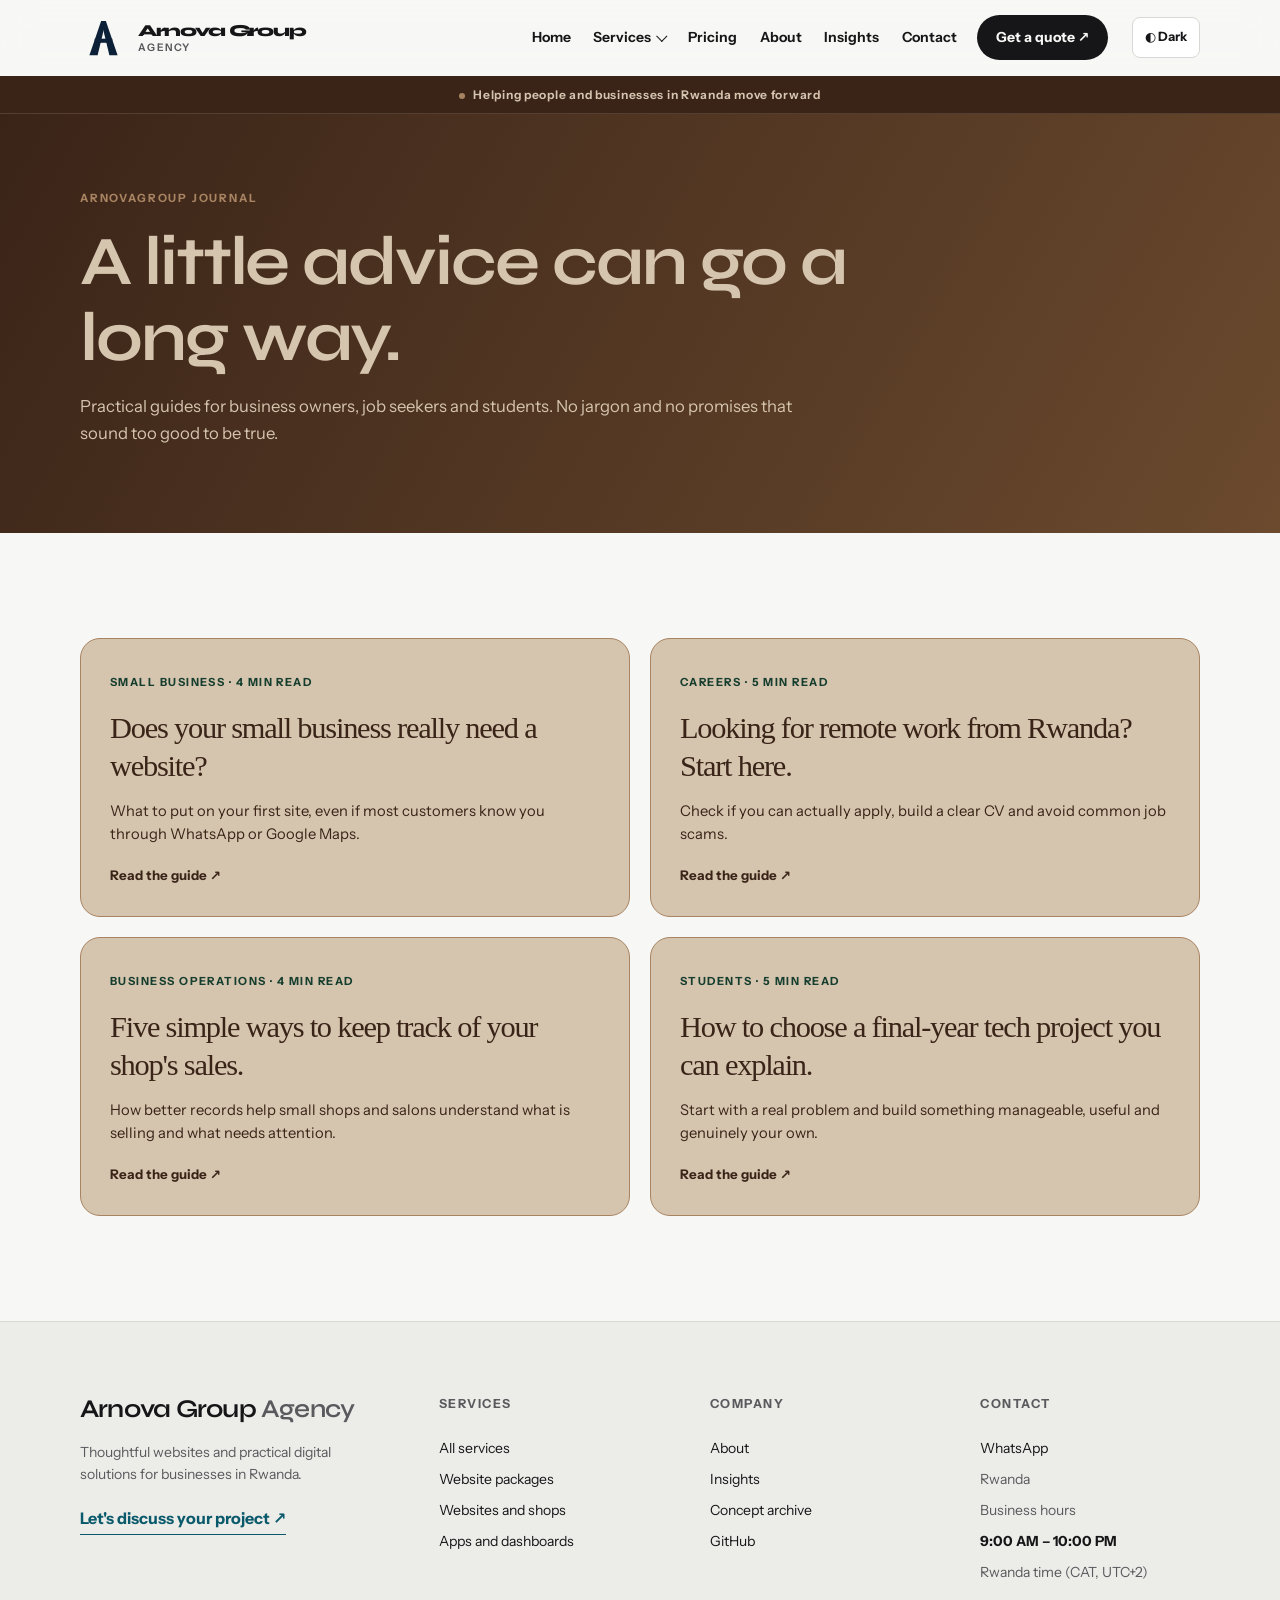
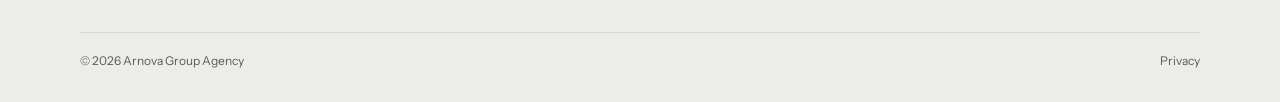
==== commit 0ae66c38: "Align the hero with the header gutter and tighten dock clearance. Restore the shared wrap inset on t" ====
--- a/blog/index.html
+++ b/blog/index.html
@@ -1,4 +1,4 @@
-<!doctype html><html lang="en"><head><meta charset="utf-8"><meta name="viewport" content="width=device-width,initial-scale=1"><meta name="theme-color" content="#3A2418"><meta name="description" content="Simple and practical advice about websites, careers, data and student projects in Rwanda."><meta name="referrer" content="strict-origin-when-cross-origin"><meta http-equiv="Content-Security-Policy" content="default-src 'self'; style-src 'self'; img-src 'self'; script-src 'self'; connect-src 'self'; form-action 'none'; object-src 'none'; base-uri 'self'; upgrade-insecure-requests"><meta property="og:type" content="article"><meta property="og:site_name" content="ArnovaGroup"><meta property="og:title" content="Helpful guides"><meta property="og:description" content="Simple and practical advice about websites, careers, data and student projects in Rwanda."><link rel="canonical" href="https://arnold-rg.github.io/arnova-group-agency/blog/index.html"><link rel="icon" type="image/svg+xml" href="../logo.svg"><link rel="stylesheet" href="../styles.css"><title>Helpful guides | ArnovaGroup</title><link rel="stylesheet" href="../css/tokens.css"><link rel="stylesheet" href="../css/layout.css"><script src="../js/theme-boot.js"></script></head><body><a class="skip" href="#main">Skip to content</a><div class="topnote"><span class="topnote-dot" aria-hidden="true"></span>Helping people and businesses in Rwanda move forward</div><header class="wrap nav arnova-site-header" aria-label="Site"><a class="brand" href="../index.html" aria-label="Arnova Group Agency home"><img src="../assets/brand/option-1/mark-light.svg" alt="" class="original-logo original-logo--light" width="48" height="48"><img src="../assets/brand/option-1/mark-dark.svg" alt="" class="original-logo original-logo--dark" width="48" height="48"><span class="agency-brand-name">Arnova Group <span>Agency</span></span></a><nav class="nav-links" aria-label="Desktop navigation"><a href="../index.html" data-nav="home">Home</a><div class="nav-dropdown"><button type="button" class="nav-dropdown__toggle" aria-expanded="false" aria-controls="ag-services-menu" id="ag-services-button">Services</button><div class="nav-dropdown__menu" id="ag-services-menu" hidden role="menu" aria-labelledby="ag-services-button"><a class="nav-dropdown__all" href="../index.html#services" role="menuitem">All services</a><a href="../index.html#service-websites" role="menuitem">Business websites</a><a href="../index.html#service-shops" role="menuitem">Online shops & catalogues</a><a href="../index.html#service-apps" role="menuitem">Mobile applications</a><a href="../index.html#service-dashboards" role="menuitem">Business dashboards</a><a href="../index.html#service-ux" role="menuitem">UI/UX & brand experiences</a><a href="../index.html#service-redesign" role="menuitem">Website redesign & maintenance</a><a href="../index.html#service-automation" role="menuitem">Automation & integrations</a><a href="../index.html#service-data" role="menuitem">Data analysis & reporting</a><a href="../index.html#service-security" role="menuitem">Cybersecurity & IT support</a><a href="../index.html#service-ai" role="menuitem">AI-assisted digital tools</a><a href="../index.html#service-training" role="menuitem">Training & digital guidance</a><a href="../index.html#service-portfolio" role="menuitem">Portfolio & career websites</a><a href="../pricing/" role="menuitem">Website packages</a></div></div><a href="../pricing/" data-nav="pricing">Pricing</a><a href="../index.html#about" data-nav="about">About</a><a href="../blog/index.html" data-nav="insights">Insights</a><a href="../index.html#contact" data-nav="contact">Contact</a><a class="pill" href="../pricing/">Get a quote ↗</a></nav><button class="theme-toggle" type="button" aria-label="Switch to dark theme" aria-pressed="false">◐ <span>Dark</span></button></header><nav class="arnova-mobile-dock" aria-label="Mobile quick navigation"><div class="arnova-mobile-dock__bar"><span class="arnova-mobile-dock__glass" aria-hidden="true"></span><span class="arnova-mobile-dock__notch-stroke" aria-hidden="true"></span><span class="arnova-mobile-dock__indicator" aria-hidden="true"></span><a href="../index.html" data-dock-link="home"><svg viewBox="0 0 24 24" aria-hidden="true"><path d="m3 10 9-7 9 7v10a1 1 0 0 1-1 1h-5v-7H9v7H4a1 1 0 0 1-1-1z"/></svg><span>Home</span></a><button type="button" class="arnova-mobile-dock__services" data-dock-link="services" aria-expanded="false" aria-controls="arnova-dock-sheet" aria-haspopup="dialog"><svg viewBox="0 0 24 24" aria-hidden="true"><rect x="3" y="3" width="7" height="7" rx="1.5"/><rect x="14" y="3" width="7" height="7" rx="1.5"/><rect x="3" y="14" width="7" height="7" rx="1.5"/><rect x="14" y="14" width="7" height="7" rx="1.5"/></svg><span>Services</span></button><span class="arnova-mobile-dock__spacer" aria-hidden="true"></span><a href="../pricing/" data-dock-link="pricing"><svg viewBox="0 0 24 24" aria-hidden="true"><rect x="3" y="4" width="18" height="16" rx="3"/><path d="M7 9h10M7 13h6M7 17h4"/></svg><span>Pricing</span></a><a href="../index.html#contact" data-dock-link="contact"><svg viewBox="0 0 24 24" aria-hidden="true"><path d="M4 6h16v12H4z"/><path d="m4 7 8 6 8-6"/></svg><span>Contact</span></a><span class="arnova-mobile-dock__home-line" aria-hidden="true"></span></div><a class="arnova-mobile-dock__cta" href="https://wa.me/250794607518?text=Hello%20Arnova%20Group%20Agency%2C%20I%27d%20like%20to%20discuss%20a%20project." data-dock-link="quote" target="_blank" rel="noopener noreferrer" aria-label="Get a quote on WhatsApp"><svg viewBox="0 0 24 24" aria-hidden="true"><path d="M21 11.5a8.5 8.5 0 0 1-8.5 8.5 9 9 0 0 1-4-.9L3 21l1.9-5.5A9 9 0 0 1 4 11.5a8.5 8.5 0 0 1 17 0z"/></svg><span>Quote</span></a></nav><div class="arnova-dock-sheet" id="arnova-dock-sheet" hidden><button type="button" class="arnova-dock-sheet__backdrop" tabindex="-1" aria-label="Close services"></button><div class="arnova-dock-sheet__panel" role="dialog" aria-modal="true" aria-labelledby="arnova-dock-sheet-title"><div class="arnova-dock-sheet__head"><h2 id="arnova-dock-sheet-title">Services</h2><button type="button" class="arnova-dock-sheet__close">Close</button></div><ul class="arnova-dock-sheet__list"><li><a href="../index.html#services">All services</a></li><li><a href="../index.html#service-websites">Business websites</a></li><li><a href="../index.html#service-shops">Online shops & catalogues</a></li><li><a href="../index.html#service-apps">Mobile applications</a></li><li><a href="../index.html#service-dashboards">Business dashboards</a></li><li><a href="../index.html#service-ux">UI/UX & brand experiences</a></li><li><a href="../index.html#service-redesign">Website redesign & maintenance</a></li><li><a href="../index.html#service-automation">Automation & integrations</a></li><li><a href="../index.html#service-data">Data analysis & reporting</a></li><li><a href="../index.html#service-security">Cybersecurity & IT support</a></li><li><a href="../index.html#service-ai">AI-assisted digital tools</a></li><li><a href="../index.html#service-training">Training & digital guidance</a></li><li><a href="../index.html#service-portfolio">Portfolio & career websites</a></li><li><a href="../pricing/">Website packages</a></li></ul></div></div><main id="main"><section class="article-hero"><div class="shell"><div class="eyebrow">ARNOVAGROUP JOURNAL</div><h1>A little advice can go a long way.</h1><p>Practical guides for business owners, job seekers and students. No jargon and no promises that sound too good to be true.</p></div></section><section class="section-pad"><div class="shell"><div class="blog-grid">
+<!doctype html><html lang="en"><head><meta charset="utf-8"><meta name="viewport" content="width=device-width,initial-scale=1,viewport-fit=cover"><meta name="theme-color" content="#3A2418"><meta name="description" content="Simple and practical advice about websites, careers, data and student projects in Rwanda."><meta name="referrer" content="strict-origin-when-cross-origin"><meta http-equiv="Content-Security-Policy" content="default-src 'self'; style-src 'self'; img-src 'self'; script-src 'self'; connect-src 'self'; form-action 'none'; object-src 'none'; base-uri 'self'; upgrade-insecure-requests"><meta property="og:type" content="article"><meta property="og:site_name" content="ArnovaGroup"><meta property="og:title" content="Helpful guides"><meta property="og:description" content="Simple and practical advice about websites, careers, data and student projects in Rwanda."><link rel="canonical" href="https://arnold-rg.github.io/arnova-group-agency/blog/index.html"><link rel="icon" type="image/svg+xml" href="../logo.svg"><link rel="stylesheet" href="../styles.css"><title>Helpful guides | ArnovaGroup</title><link rel="stylesheet" href="../css/tokens.css"><link rel="stylesheet" href="../css/layout.css"><script src="../js/theme-boot.js"></script></head><body><a class="skip" href="#main">Skip to content</a><div class="topnote"><span class="topnote-dot" aria-hidden="true"></span>Helping people and businesses in Rwanda move forward</div><header class="wrap nav arnova-site-header" aria-label="Site"><a class="brand" href="../index.html" aria-label="Arnova Group Agency home"><img src="../assets/brand/option-1/mark-light.svg" alt="" class="original-logo original-logo--light" width="48" height="48"><img src="../assets/brand/option-1/mark-dark.svg" alt="" class="original-logo original-logo--dark" width="48" height="48"><span class="agency-brand-name">Arnova Group <span>Agency</span></span></a><nav class="nav-links" aria-label="Desktop navigation"><a href="../index.html" data-nav="home">Home</a><div class="nav-dropdown"><button type="button" class="nav-dropdown__toggle" aria-expanded="false" aria-controls="ag-services-menu" id="ag-services-button">Services</button><div class="nav-dropdown__menu" id="ag-services-menu" hidden role="menu" aria-labelledby="ag-services-button"><a class="nav-dropdown__all" href="../index.html#services" role="menuitem">All services</a><a href="../index.html#service-websites" role="menuitem">Business websites</a><a href="../index.html#service-shops" role="menuitem">Online shops & catalogues</a><a href="../index.html#service-apps" role="menuitem">Mobile applications</a><a href="../index.html#service-dashboards" role="menuitem">Business dashboards</a><a href="../index.html#service-ux" role="menuitem">UI/UX & brand experiences</a><a href="../index.html#service-redesign" role="menuitem">Website redesign & maintenance</a><a href="../index.html#service-automation" role="menuitem">Automation & integrations</a><a href="../index.html#service-data" role="menuitem">Data analysis & reporting</a><a href="../index.html#service-security" role="menuitem">Cybersecurity & IT support</a><a href="../index.html#service-ai" role="menuitem">AI-assisted digital tools</a><a href="../index.html#service-training" role="menuitem">Training & digital guidance</a><a href="../index.html#service-portfolio" role="menuitem">Portfolio & career websites</a><a href="../pricing/" role="menuitem">Website packages</a></div></div><a href="../pricing/" data-nav="pricing">Pricing</a><a href="../index.html#about" data-nav="about">About</a><a href="../blog/index.html" data-nav="insights">Insights</a><a href="../index.html#contact" data-nav="contact">Contact</a><a class="pill" href="../pricing/">Get a quote ↗</a></nav><button class="theme-toggle" type="button" aria-label="Switch to dark theme" aria-pressed="false">◐ <span>Dark</span></button></header><nav class="arnova-mobile-dock" aria-label="Mobile quick navigation"><div class="arnova-mobile-dock__bar"><a href="../index.html" data-dock-link="home" aria-label="Home"><svg viewBox="0 0 24 24" aria-hidden="true" fill="none" stroke="currentColor" stroke-width="1.8" stroke-linecap="round" stroke-linejoin="round"><path d="M4 11.5 12 4l8 7.5"/><path d="M6.5 10.2V20h11V10.2"/></svg><span>Home</span></a><button type="button" class="arnova-mobile-dock__services" data-dock-link="services" aria-expanded="false" aria-controls="arnova-dock-sheet" aria-haspopup="dialog" aria-label="Services"><svg viewBox="0 0 24 24" aria-hidden="true" fill="none" stroke="currentColor" stroke-width="1.8" stroke-linecap="round" stroke-linejoin="round"><rect x="4" y="4" width="6.5" height="6.5" rx="1.2"/><rect x="13.5" y="4" width="6.5" height="6.5" rx="1.2"/><rect x="4" y="13.5" width="6.5" height="6.5" rx="1.2"/><rect x="13.5" y="13.5" width="6.5" height="6.5" rx="1.2"/></svg><span>Services</span></button><a href="../pricing/" data-dock-link="pricing" aria-label="Pricing"><svg viewBox="0 0 24 24" aria-hidden="true" fill="none" stroke="currentColor" stroke-width="1.8" stroke-linecap="round" stroke-linejoin="round"><path d="M12.2 4.5H7.2A1 1 0 0 0 6.2 5.5v5.1a1 1 0 0 0 .3.7l7.4 7.4a1 1 0 0 0 1.4 0l5.1-5.1a1 1 0 0 0 0-1.4l-7.4-7.4a1 1 0 0 0-.8-.3z"/><circle cx="9.1" cy="8.6" r="1.15"/></svg><span>Pricing</span></a><a href="../index.html#about" data-dock-link="about" aria-label="About"><svg viewBox="0 0 24 24" aria-hidden="true" fill="none" stroke="currentColor" stroke-width="1.8" stroke-linecap="round" stroke-linejoin="round"><circle cx="12" cy="8" r="3.25"/><path d="M5.6 19.5c.9-3.4 3.3-5.1 6.4-5.1s5.5 1.7 6.4 5.1"/></svg><span>About</span></a><a href="../index.html#contact" data-dock-link="contact" aria-label="Contact"><svg viewBox="0 0 24 24" aria-hidden="true" fill="none" stroke="currentColor" stroke-width="1.8" stroke-linecap="round" stroke-linejoin="round"><rect x="3.5" y="6" width="17" height="12" rx="2"/><path d="m3.5 8 8.5 6 8.5-6"/></svg><span>Contact</span></a></div></nav><div class="arnova-dock-sheet" id="arnova-dock-sheet" hidden><button type="button" class="arnova-dock-sheet__backdrop" tabindex="-1" aria-label="Close services"></button><div class="arnova-dock-sheet__panel" role="dialog" aria-modal="true" aria-labelledby="arnova-dock-sheet-title"><div class="arnova-dock-sheet__head"><h2 id="arnova-dock-sheet-title">Services</h2><button type="button" class="arnova-dock-sheet__close">Close</button></div><ul class="arnova-dock-sheet__list"><li><a href="../index.html#services">All services</a></li><li><a href="../index.html#service-websites">Business websites</a></li><li><a href="../index.html#service-shops">Online shops & catalogues</a></li><li><a href="../index.html#service-apps">Mobile applications</a></li><li><a href="../index.html#service-dashboards">Business dashboards</a></li><li><a href="../index.html#service-ux">UI/UX & brand experiences</a></li><li><a href="../index.html#service-redesign">Website redesign & maintenance</a></li><li><a href="../index.html#service-automation">Automation & integrations</a></li><li><a href="../index.html#service-data">Data analysis & reporting</a></li><li><a href="../index.html#service-security">Cybersecurity & IT support</a></li><li><a href="../index.html#service-ai">AI-assisted digital tools</a></li><li><a href="../index.html#service-training">Training & digital guidance</a></li><li><a href="../index.html#service-portfolio">Portfolio & career websites</a></li><li><a href="../pricing/">Website packages</a></li></ul><div class="arnova-dock-sheet__footer"><a href="https://wa.me/250794607518?text=Hello%20Arnova%20Group%20Agency%2C%20I%27d%20like%20to%20discuss%20a%20project." target="_blank" rel="noopener noreferrer"><svg viewBox="0 0 24 24" aria-hidden="true" fill="none" stroke="currentColor" stroke-width="1.8" stroke-linecap="round" stroke-linejoin="round"><path d="M20.5 11.6a8.5 8.5 0 0 1-12.6 7.4L3.5 20.5l1.6-4.3A8.5 8.5 0 1 1 20.5 11.6z"/><path d="M9.2 9.6c.2-.5.3-.5.6-.5h.5c.2 0 .4.1.5.4l.6 1.5c.1.2 0 .4-.1.6l-.4.4a6 6 0 0 0 2.6 2.6l.4-.4c.2-.2.4-.2.6-.1l1.5.6c.3.1.4.3.4.5v.5c0 .3 0 .4-.5.6a4.2 4.2 0 0 1-2.2.3 8 8 0 0 1-4.6-3.5 4.2 4.2 0 0 1 .1-2.1z"/></svg><span>Get a quote on WhatsApp</span></a></div></div></div><main id="main"><section class="article-hero"><div class="shell"><div class="eyebrow">ARNOVAGROUP JOURNAL</div><h1>A little advice can go a long way.</h1><p>Practical guides for business owners, job seekers and students. No jargon and no promises that sound too good to be true.</p></div></section><section class="section-pad"><div class="shell"><div class="blog-grid">
 <a class="blog-card" href="website-rwanda.html"><span>SMALL BUSINESS · 4 MIN READ</span><h3>Does your small business really need a website?</h3><p>What to put on your first site, even if most customers know you through WhatsApp or Google Maps.</p><strong>Read the guide ↗</strong></a>
 <a class="blog-card" href="remote-work-rwanda.html"><span>CAREERS · 5 MIN READ</span><h3>Looking for remote work from Rwanda? Start here.</h3><p>Check if you can actually apply, build a clear CV and avoid common job scams.</p><strong>Read the guide ↗</strong></a>
 <a class="blog-card" href="business-data-rwanda.html"><span>BUSINESS OPERATIONS · 4 MIN READ</span><h3>Five simple ways to keep track of your shop's sales.</h3><p>How better records help small shops and salons understand what is selling and what needs attention.</p><strong>Read the guide ↗</strong></a>
--- a/css/tokens.css
+++ b/css/tokens.css
@@ -1,5 +1,4 @@
 /* Shared design tokens.
-   Swap the palette by changing this one import to
-   tokens-option-2.css (Ridge Forest) or tokens-option-3.css (Signal Slate).
-   Option 1, Apex Navy, is the default until a direction is chosen. */
-@import url("tokens-option-1.css");
+   Signal Slate (option 3) is the chosen scheme.
+   Swap this import to tokens-option-1.css or tokens-option-2.css only if a previous direction is needed. */
+@import url("tokens-option-3.css");
--- a/css/layout.css
+++ b/css/layout.css
@@ -17,6 +17,8 @@
   -webkit-font-smoothing:antialiased;
   padding-top:var(--space-header-offset);
 }
+
+body.is-dock-sheet-open{overflow:hidden}
 img{max-width:100%;display:block}
 a{color:inherit}
 button,input,textarea,select{font:inherit}
@@ -33,7 +35,7 @@
 .ag-grid--2{grid-template-columns:repeat(2,minmax(0,1fr))}
 .ag-grid--3{grid-template-columns:repeat(3,minmax(0,1fr))}
 .ag-grid--4{grid-template-columns:repeat(4,minmax(0,1fr))}
-@media(max-width:900px){
+@media(max-width:900px),(max-width:1100px) and (max-height:500px) and (orientation:landscape){
   .ag-grid--3,.ag-grid--4{grid-template-columns:repeat(2,minmax(0,1fr))}
 }
 @media(max-width:600px){
@@ -243,12 +245,20 @@
   border-color:var(--color-border-strong);
 }
 
-@media(max-width:900px){
-  html{scroll-padding-top:var(--space-header-offset-narrow)}
+@media(max-width:900px),(max-width:1100px) and (max-height:500px) and (orientation:landscape){
+  html{
+    scroll-padding-top:var(--space-header-offset-narrow);
+    scroll-padding-bottom:var(--space-dock-offset);
+  }
   body{
     padding-top:var(--space-header-offset-narrow);
     padding-bottom:var(--space-dock-offset);
   }
+  main>section:first-of-type{
+    box-sizing:border-box;
+    min-height:calc(100svh - var(--space-header-offset-narrow));
+    padding-bottom:var(--space-dock-offset);
+  }
   header.arnova-site-header{
     min-height:var(--space-header-offset-narrow);
     gap:var(--space-sm);
@@ -258,26 +268,27 @@
   .original-logo{width:36px;height:36px}
 }
 
-/* ---------- Mobile dock (Glassy Navigation Tabs, third variant) ---------- */
-/* Floating glass pill, notched centre CTA, home-indicator line.
-   Class name .arnova-mobile-dock is kept so Mentor's pricing page can reuse it. */
+/* ---------- Mobile dock (iOS Dock Style + Pill Highlight) ---------- */
+/* Floating frosted-glass bar with rounded corners and side margins.
+   The active tab uses a soft filled pill behind the icon and label.
+   Class name .arnova-mobile-dock is kept so the pricing page can reuse it. */
 .arnova-mobile-dock,
 .arnova-dock-sheet{display:none}
 
-@media(max-width:900px){
+@media(max-width:900px),(max-width:1100px) and (max-height:500px) and (orientation:landscape){
   .arnova-mobile-dock{
-    --dock-notch:42px;
-    --dock-cta:56px;
     --dock-bar-h:64px;
+    --dock-inset:12px;
     position:fixed;
     left:50%;
-    bottom:calc(12px + env(safe-area-inset-bottom,0px));
+    bottom:calc(var(--dock-inset) + env(safe-area-inset-bottom,0px));
     transform:translateX(-50%);
     width:calc(100% - 24px);
     max-width:430px;
     z-index:2147483002;
     display:block;
     pointer-events:none;
+    filter:drop-shadow(0 12px 28px var(--color-shadow));
     transition:transform .28s ease,opacity .28s ease;
   }
   .arnova-mobile-dock.is-away{
@@ -286,99 +297,25 @@
     pointer-events:none;
   }
   .arnova-mobile-dock__bar,
-  .arnova-mobile-dock__cta,
   .arnova-mobile-dock__bar a,
   .arnova-mobile-dock__bar button{pointer-events:auto}
 
   .arnova-mobile-dock__bar{
     position:relative;
     display:flex;
-    align-items:flex-end;
+    align-items:center;
     justify-content:space-around;
+    gap:2px;
     height:var(--dock-bar-h);
-    padding:0 4px 10px;
+    padding:6px;
     box-sizing:border-box;
-    border-radius:32px;
+    border-radius:28px;
     isolation:isolate;
-  }
-  .arnova-mobile-dock__glass{
-    position:absolute;
-    inset:0;
-    border-radius:inherit;
-    pointer-events:none;
-    z-index:0;
-    -webkit-mask-image:radial-gradient(circle var(--dock-notch) at 50% 0,transparent calc(var(--dock-notch) - .5px),#000 var(--dock-notch));
-    mask-image:radial-gradient(circle var(--dock-notch) at 50% 0,transparent calc(var(--dock-notch) - .5px),#000 var(--dock-notch));
-    -webkit-mask-size:100% 100%;
-    mask-size:100% 100%;
-    -webkit-mask-repeat:no-repeat;
-    mask-repeat:no-repeat;
-    -webkit-mask-position:0 0;
-    mask-position:0 0;
-  }
-  .arnova-mobile-dock__glass::before{
-    content:"";
-    position:absolute;
-    inset:0;
-    border-radius:inherit;
-    background:color-mix(in srgb,var(--color-bg-elevated) 64%,transparent);
-    border:1px solid color-mix(in srgb,var(--color-bg-elevated) 70%,var(--color-border));
-    box-shadow:
-      0 14px 36px var(--color-shadow),
-      inset 0 1px 0 color-mix(in srgb,var(--color-bg-elevated) 85%,transparent);
+    background:var(--color-dock-glass);
+    border:1px solid var(--color-dock-border);
     backdrop-filter:blur(24px) saturate(180%);
     -webkit-backdrop-filter:blur(24px) saturate(180%);
-  }
-  .arnova-mobile-dock__notch-stroke{
-    position:absolute;
-    left:50%;
-    top:0;
-    width:calc(var(--dock-notch) * 2);
-    height:calc(var(--dock-notch) * 2);
-    transform:translate(-50%,-50%);
-    border:1px solid color-mix(in srgb,var(--color-bg-elevated) 70%,var(--color-border));
-    border-radius:50%;
-    clip-path:inset(50% 0 0 0);
-    pointer-events:none;
-    z-index:1;
-  }
-  html[data-theme="dark"] .arnova-mobile-dock__glass::before{
-    background:color-mix(in srgb,var(--color-bg-elevated) 72%,transparent);
-    border-color:color-mix(in srgb,var(--color-border) 80%,transparent);
-    box-shadow:
-      0 16px 40px var(--color-shadow),
-      inset 0 1px 0 color-mix(in srgb,var(--color-text) 12%,transparent);
-  }
-  html[data-theme="dark"] .arnova-mobile-dock__notch-stroke{
-    border-color:color-mix(in srgb,var(--color-border) 80%,transparent);
-  }
-
-  .arnova-mobile-dock__indicator{
-    position:absolute;
-    left:0;
-    bottom:12px;
-    height:3px;
-    width:28px;
-    border-radius:var(--space-radius-pill);
-    background:var(--color-accent);
-    box-shadow:0 0 10px color-mix(in srgb,var(--color-accent) 70%,transparent);
-    transform:translateX(0);
-    transition:transform .28s ease,width .28s ease,opacity .2s ease;
-    z-index:2;
-    pointer-events:none;
-    opacity:0;
-  }
-  .arnova-mobile-dock__home-line{
-    position:absolute;
-    left:50%;
-    bottom:5px;
-    width:88px;
-    height:4px;
-    transform:translateX(-50%);
-    border-radius:var(--space-radius-pill);
-    background:color-mix(in srgb,var(--color-text) 28%,transparent);
-    z-index:2;
-    pointer-events:none;
+    box-shadow:inset 0 1px 0 color-mix(in srgb,var(--color-bg-elevated) 80%,transparent);
   }
 
   .arnova-mobile-dock__bar a,
@@ -387,109 +324,72 @@
     border:0;
     background:transparent;
     position:relative;
-    z-index:3;
+    z-index:1;
     flex:1 1 0;
     display:flex;
     flex-direction:column;
     align-items:center;
     justify-content:center;
     gap:2px;
-    min-width:44px;
-    min-height:44px;
-    margin-bottom:6px;
-    padding:0 2px;
-    color:var(--color-text-muted);
+    box-sizing:border-box;
+    align-self:stretch;
+    min-width:48px;
+    min-height:56px;
+    height:56px;
+    padding:4px 2px;
+    color:var(--color-dock-item);
     text-decoration:none;
     font-family:var(--font-sans);
-    font-size:10px;
-    font-weight:700;
-    line-height:1.1;
+    font-size:11px;
+    font-weight:600;
+    line-height:1.15;
     letter-spacing:0;
     white-space:nowrap;
-    border-radius:var(--space-radius-sm);
-    transition:color .2s ease;
+    overflow:visible;
+    border-radius:18px;
+    transition:color .2s ease,background-color .2s ease,transform .16s ease;
   }
   .arnova-mobile-dock__bar a svg,
   .arnova-mobile-dock__bar button svg{
-    width:22px;
-    height:22px;
+    width:20px;
+    height:20px;
+    flex:0 0 auto;
+    fill:none;
     stroke:currentColor;
-    fill:none;
     stroke-width:1.8;
     stroke-linecap:round;
     stroke-linejoin:round;
   }
   .arnova-mobile-dock__bar a:hover,
-  .arnova-mobile-dock__bar button:hover,
-  .arnova-mobile-dock__bar a:focus-visible,
-  .arnova-mobile-dock__bar button:focus-visible,
+  .arnova-mobile-dock__bar button:hover{
+    color:var(--color-dock-item-active);
+  }
   .arnova-mobile-dock__bar a[aria-current="page"],
   .arnova-mobile-dock__bar button[aria-current="page"],
   .arnova-mobile-dock__bar button[aria-expanded="true"]{
-    color:var(--color-text);
+    color:var(--color-dock-item-active);
+    background:var(--color-dock-pill);
+  }
+  .arnova-mobile-dock.is-sheet-open .arnova-mobile-dock__bar a[aria-current="page"],
+  .arnova-mobile-dock.is-sheet-open .arnova-mobile-dock__bar button[aria-current="page"]{
+    color:var(--color-dock-item);
+    background:transparent;
+  }
+  .arnova-mobile-dock.is-sheet-open .arnova-mobile-dock__bar button[aria-expanded="true"]{
+    color:var(--color-dock-item-active);
+    background:var(--color-dock-pill);
   }
   .arnova-mobile-dock__bar a:focus-visible,
-  .arnova-mobile-dock__bar button:focus-visible,
-  .arnova-mobile-dock__cta:focus-visible{
+  .arnova-mobile-dock__bar button:focus-visible{
     outline:3px solid var(--color-focus);
     outline-offset:2px;
   }
-  .arnova-mobile-dock__spacer{
-    flex:0 0 calc(var(--dock-notch) * 2);
-    width:calc(var(--dock-notch) * 2);
-    min-width:calc(var(--dock-notch) * 2);
-    pointer-events:none;
-  }
-
-  .arnova-mobile-dock__cta{
-    position:absolute;
-    left:50%;
-    top:0;
-    z-index:4;
-    display:flex;
-    flex-direction:column;
-    align-items:center;
-    justify-content:center;
-    gap:1px;
-    width:var(--dock-cta);
-    height:var(--dock-cta);
-    min-width:44px;
-    min-height:44px;
-    transform:translate(-50%,-52%);
-    border-radius:50%;
-    background:var(--color-bg-cta);
-    color:var(--color-text-on-cta);
-    text-decoration:none;
-    font-family:var(--font-sans);
-    font-size:9px;
-    font-weight:750;
-    letter-spacing:.04em;
-    text-transform:uppercase;
-    line-height:1;
-    box-shadow:
-      0 0 0 2px color-mix(in srgb,var(--color-accent) 55%,transparent),
-      0 0 18px color-mix(in srgb,var(--color-accent) 55%,transparent),
-      0 8px 18px var(--color-shadow);
-    transition:transform .2s ease,box-shadow .2s ease;
-  }
-  .arnova-mobile-dock__cta:hover,
-  .arnova-mobile-dock__cta:focus-visible{
-    box-shadow:
-      0 0 0 4px color-mix(in srgb,var(--color-accent) 40%,transparent),
-      0 0 28px color-mix(in srgb,var(--color-accent) 70%,transparent),
-      0 8px 18px var(--color-shadow);
-  }
-  .arnova-mobile-dock__cta svg{
-    width:22px;
-    height:22px;
-    stroke:currentColor;
-    fill:none;
-    stroke-width:1.9;
-    stroke-linecap:round;
-    stroke-linejoin:round;
-  }
-
-  /* Bottom sheet: lists service pages, sits above the dock */
+  .arnova-mobile-dock__bar a:active,
+  .arnova-mobile-dock__bar button:active{
+    transform:scale(.96);
+  }
+
+  /* Bottom sheet: service list plus a WhatsApp footer, sits above the dock */
   .arnova-dock-sheet{
     display:block;
     position:fixed;
@@ -517,25 +417,38 @@
     transform:translateX(-50%);
     width:calc(100% - 24px);
     max-width:430px;
-    max-height:min(70vh,calc(100% - var(--space-dock-offset) - var(--space-header-offset-narrow) - 16px));
-    overflow:auto;
-    -webkit-overflow-scrolling:touch;
+    max-height:min(70vh,calc(100dvh - var(--space-header-offset-narrow) - var(--space-dock-offset) - 16px));
+    display:flex;
+    flex-direction:column;
+    overflow:hidden;
     box-sizing:border-box;
-    padding:var(--space-sm) var(--space-md) var(--space-md);
+    padding:var(--space-sm) var(--space-md) 0;
     background:var(--color-bg-elevated);
     color:var(--color-text);
     border:1px solid var(--color-border);
     border-radius:var(--space-radius-lg) var(--space-radius-lg) var(--space-radius-md) var(--space-radius-md);
     box-shadow:0 16px 40px var(--color-shadow);
   }
+  .arnova-dock-sheet__panel::after{
+    content:"";
+    position:absolute;
+    left:0;
+    right:0;
+    bottom:56px;
+    height:36px;
+    pointer-events:none;
+    background:linear-gradient(to bottom,transparent,var(--color-bg-elevated));
+    opacity:0;
+    transition:opacity .2s ease;
+  }
+  .arnova-dock-sheet__panel.has-more-below::after{opacity:1}
   .arnova-dock-sheet__head{
     display:flex;
     align-items:center;
     justify-content:space-between;
     gap:var(--space-sm);
     margin-bottom:var(--space-xs);
-    position:sticky;
-    top:0;
+    flex:0 0 auto;
     background:var(--color-bg-elevated);
     z-index:1;
     padding-top:var(--space-xs);
@@ -551,25 +464,35 @@
     border:1px solid var(--color-border);
     background:var(--color-bg-subtle);
     color:var(--color-text);
-    min-width:44px;
-    min-height:44px;
+    min-width:48px;
+    min-height:48px;
     border-radius:var(--space-radius-pill);
     font-family:var(--font-sans);
     font-size:var(--text-sm);
     font-weight:700;
     padding:0 var(--space-sm);
   }
+  .arnova-dock-sheet__close:focus-visible,
+  .arnova-dock-sheet__footer a:focus-visible,
+  .arnova-dock-sheet__list a:focus-visible{
+    outline:3px solid var(--color-focus);
+    outline-offset:2px;
+  }
   .arnova-dock-sheet__list{
     list-style:none;
     margin:0;
-    padding:0;
+    padding:0 0 8px;
     display:flex;
     flex-direction:column;
+    flex:1 1 auto;
+    min-height:0;
+    overflow:auto;
+    -webkit-overflow-scrolling:touch;
   }
   .arnova-dock-sheet__list a{
     display:flex;
     align-items:center;
-    min-height:44px;
+    min-height:48px;
     padding:var(--space-xs) var(--space-2xs);
     color:var(--color-text);
     text-decoration:none;
@@ -581,26 +504,138 @@
   .arnova-dock-sheet__list a:last-child{border-bottom:0}
   .arnova-dock-sheet__list a:hover,
   .arnova-dock-sheet__list a:focus-visible{color:var(--color-text-accent)}
+  .arnova-dock-sheet__footer{
+    flex:0 0 auto;
+    display:flex;
+    align-items:center;
+    justify-content:center;
+    margin:0 calc(var(--space-md) * -1);
+    padding:var(--space-xs) var(--space-md);
+    border-top:1px solid var(--color-border);
+    background:var(--color-bg-elevated);
+    z-index:1;
+  }
+  .arnova-dock-sheet__footer a{
+    display:flex;
+    align-items:center;
+    justify-content:center;
+    gap:var(--space-xs);
+    min-height:48px;
+    padding:0 var(--space-sm);
+    color:var(--color-dock-item-active);
+    text-decoration:none;
+    font-family:var(--font-sans);
+    font-size:var(--text-sm);
+    font-weight:700;
+    border-radius:var(--space-radius-pill);
+  }
+  .arnova-dock-sheet__footer a svg{
+    width:20px;
+    height:20px;
+    flex:0 0 auto;
+    fill:none;
+    stroke:currentColor;
+    stroke-width:1.8;
+    stroke-linecap:round;
+    stroke-linejoin:round;
+  }
+  .arnova-dock-sheet__footer a:hover,
+  .arnova-dock-sheet__footer a:focus-visible{color:var(--color-text-accent)}
 }
 
 @media(max-width:360px){
+  .arnova-mobile-dock{width:calc(100% - 16px)}
+  .arnova-mobile-dock__bar{padding:6px 4px;border-radius:24px}
   .arnova-mobile-dock__bar a,
-  .arnova-mobile-dock__bar button{font-size:9px;padding:0 1px}
-  .arnova-mobile-dock__cta{font-size:8px}
-  .arnova-mobile-dock__home-line{width:72px}
+  .arnova-mobile-dock__bar button{font-size:11px;padding:4px 1px}
+  .arnova-dock-sheet__panel{width:calc(100% - 16px)}
+}
+
+/* Narrow phones and short / landscape viewports: first section and page end
+   clear the dock by its height + gap + safe area. Landscape uses a compact
+   icon-only dock so the first screen keeps room for hero and pricing CTAs. */
+@media(max-width:360px){
+  main>section:first-of-type{
+    box-sizing:border-box;
+    padding-top:var(--space-md);
+    padding-bottom:var(--space-dock-offset);
+  }
+  body{padding-bottom:var(--space-dock-offset)}
+  .agency-footer{padding-bottom:var(--space-xl)}
+}
+
+@media(max-width:900px) and (max-height:500px),
+      (max-width:1100px) and (max-height:500px) and (orientation:landscape),
+      (max-width:900px) and (orientation:landscape){
+  :root{
+    --dock-bar-h:52px;
+    --dock-inset:8px;
+    --space-dock-offset:calc(76px + env(safe-area-inset-bottom,0px));
+    scroll-padding-bottom:var(--space-dock-offset);
+  }
+  body{padding-bottom:var(--space-dock-offset)}
+  main>section:first-of-type{
+    box-sizing:border-box;
+    padding-top:var(--space-sm);
+    padding-bottom:var(--space-dock-offset);
+  }
+  .agency-footer{padding:var(--space-lg) 0 var(--space-sm)}
+  .agency-footer-bottom{margin-top:var(--space-md);padding-top:.75rem}
+  .arnova-mobile-dock{
+    --dock-bar-h:52px;
+    --dock-inset:8px;
+    bottom:calc(var(--dock-inset) + env(safe-area-inset-bottom,0px));
+    width:min(420px,calc(100% - 24px));
+  }
+  .arnova-mobile-dock__bar{
+    height:var(--dock-bar-h);
+    padding:2px 6px;
+    border-radius:22px;
+  }
+  .arnova-mobile-dock__bar a,
+  .arnova-mobile-dock__bar button{
+    align-self:stretch;
+    min-width:48px;
+    min-height:0;
+    height:auto;
+    padding:4px;
+    gap:0;
+  }
+  /* Icon-only: keep the label in the tree, hide it visually. */
+  .arnova-mobile-dock__bar a span,
+  .arnova-mobile-dock__bar button span{
+    position:absolute;
+    width:1px;
+    height:1px;
+    padding:0;
+    margin:-1px;
+    overflow:hidden;
+    clip:rect(0,0,0,0);
+    clip-path:inset(50%);
+    white-space:nowrap;
+    border:0;
+  }
 }
 
 @media(prefers-reduced-motion:reduce){
   html{scroll-behavior:auto}
   header.arnova-site-header,.pill,
   .arnova-mobile-dock,
-  .arnova-mobile-dock__indicator,
-  .arnova-mobile-dock__cta,
   .arnova-mobile-dock__bar a,
   .arnova-mobile-dock__bar button,
   .arnova-dock-sheet__backdrop,
   .arnova-dock-sheet__panel{transition:none!important}
-  .pill:hover{transform:none}
+  .pill:hover,
+  .arnova-mobile-dock__bar a:active,
+  .arnova-mobile-dock__bar button:active{transform:none}
+}
+
+@media(prefers-reduced-transparency:reduce){
+  .arnova-mobile-dock__bar{
+    background:var(--color-bg-elevated);
+    backdrop-filter:none;
+    -webkit-backdrop-filter:none;
+  }
 }
 
 /* ---------- Footer ---------- */
@@ -691,12 +726,23 @@
 .agency-footer-bottom a{color:inherit;text-decoration:none}
 .agency-footer-bottom a:hover{text-decoration:underline;text-underline-offset:3px}
 .agency-footer-legal{display:flex;gap:1.25rem}
-@media(max-width:900px){
+@media(max-width:900px),(max-width:1100px) and (max-height:500px) and (orientation:landscape){
   .agency-footer-grid{grid-template-columns:repeat(2,minmax(0,1fr))}
 }
 @media(max-width:560px){
-  .agency-footer-grid{grid-template-columns:1fr;gap:2rem}
-  .agency-footer-bottom{flex-direction:column}
+  .agency-footer{padding:var(--space-md) 0 var(--space-sm)}
+  .agency-footer-grid{grid-template-columns:1fr;gap:.75rem}
+  .agency-footer-intro p{margin:.45rem 0 .7rem}
+  .agency-footer-column h3,
+  .agency-footer-column h2{margin:0 0 .3rem}
+  .agency-footer-bottom{flex-direction:column;margin-top:var(--space-sm);padding-top:.5rem}
+}
+@media(max-width:900px) and (max-height:500px),
+      (max-width:1100px) and (max-height:500px) and (orientation:landscape),
+      (max-width:900px) and (orientation:landscape){
+  .agency-footer{padding:var(--space-lg) 0 var(--space-sm)}
+  .agency-footer-grid{gap:1.15rem}
+  .agency-footer-bottom{margin-top:var(--space-md);padding-top:.7rem}
 }
 
 @media(prefers-reduced-motion:reduce){
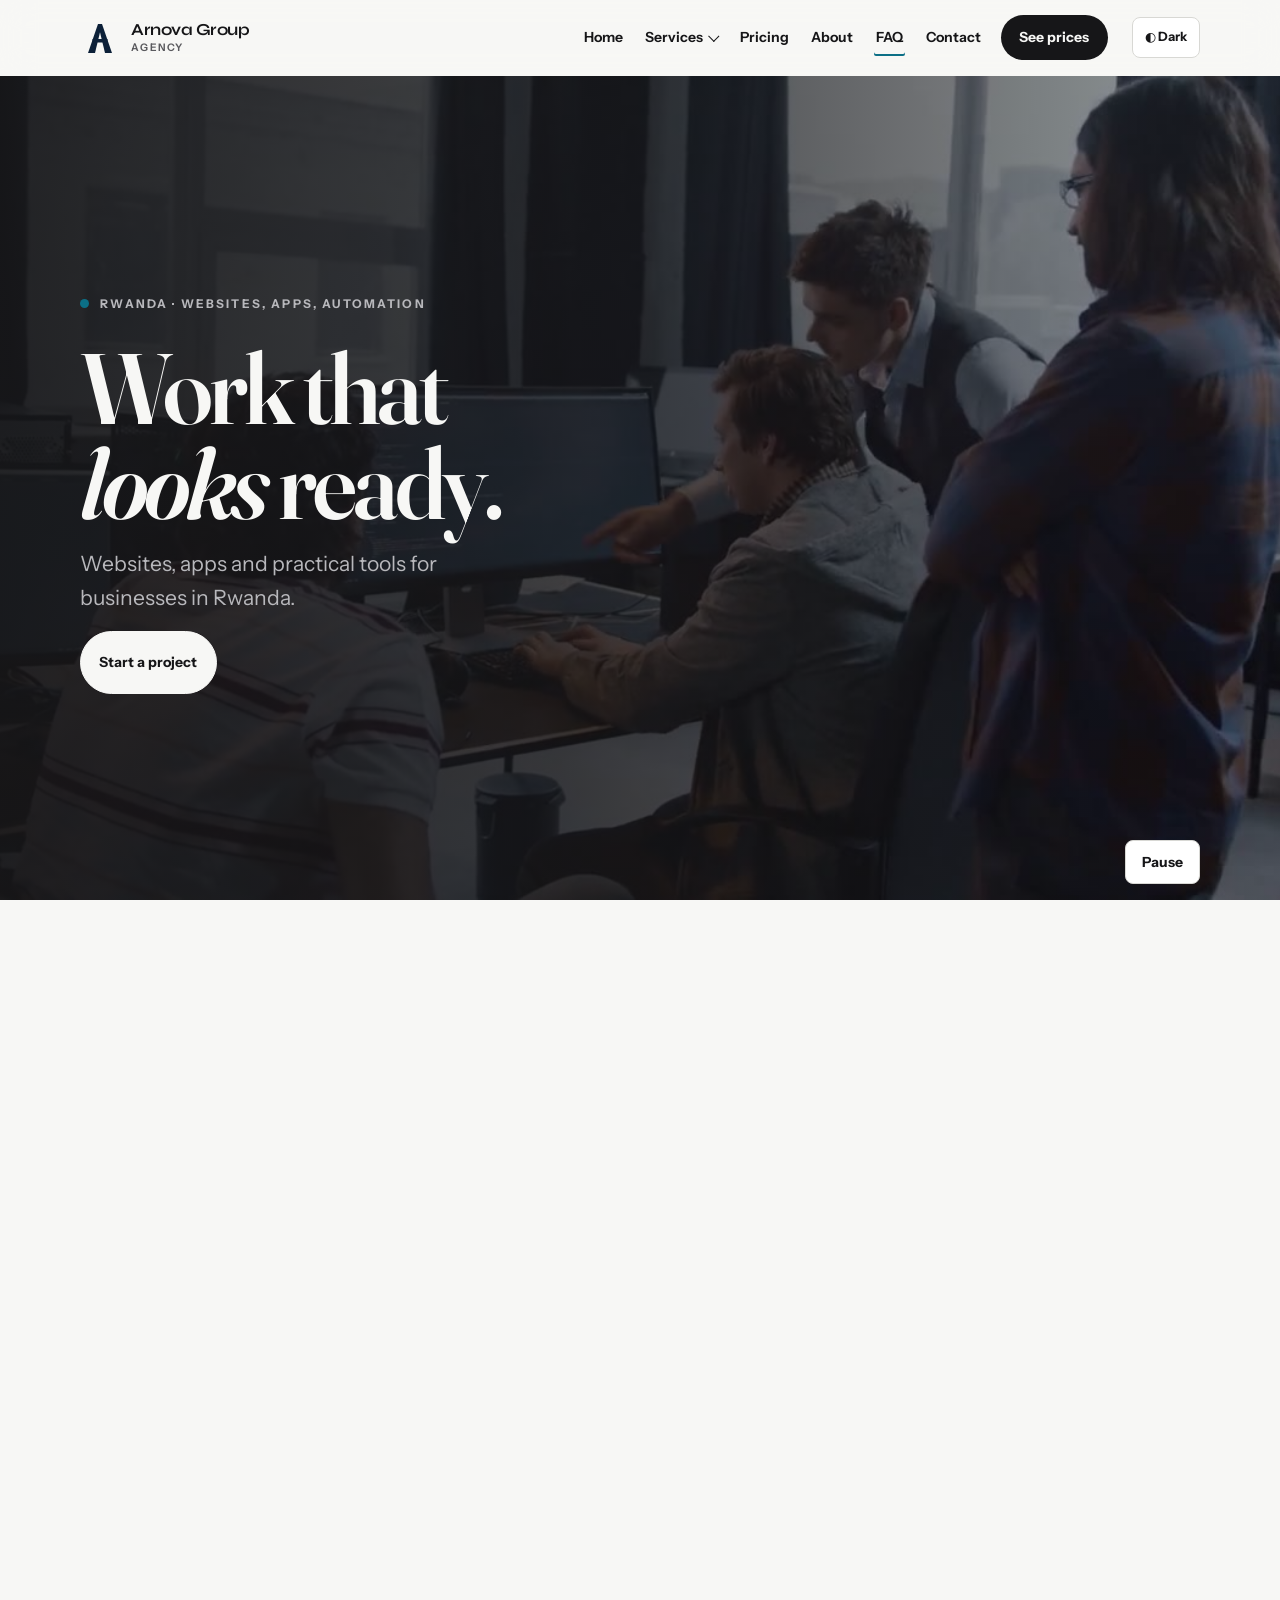
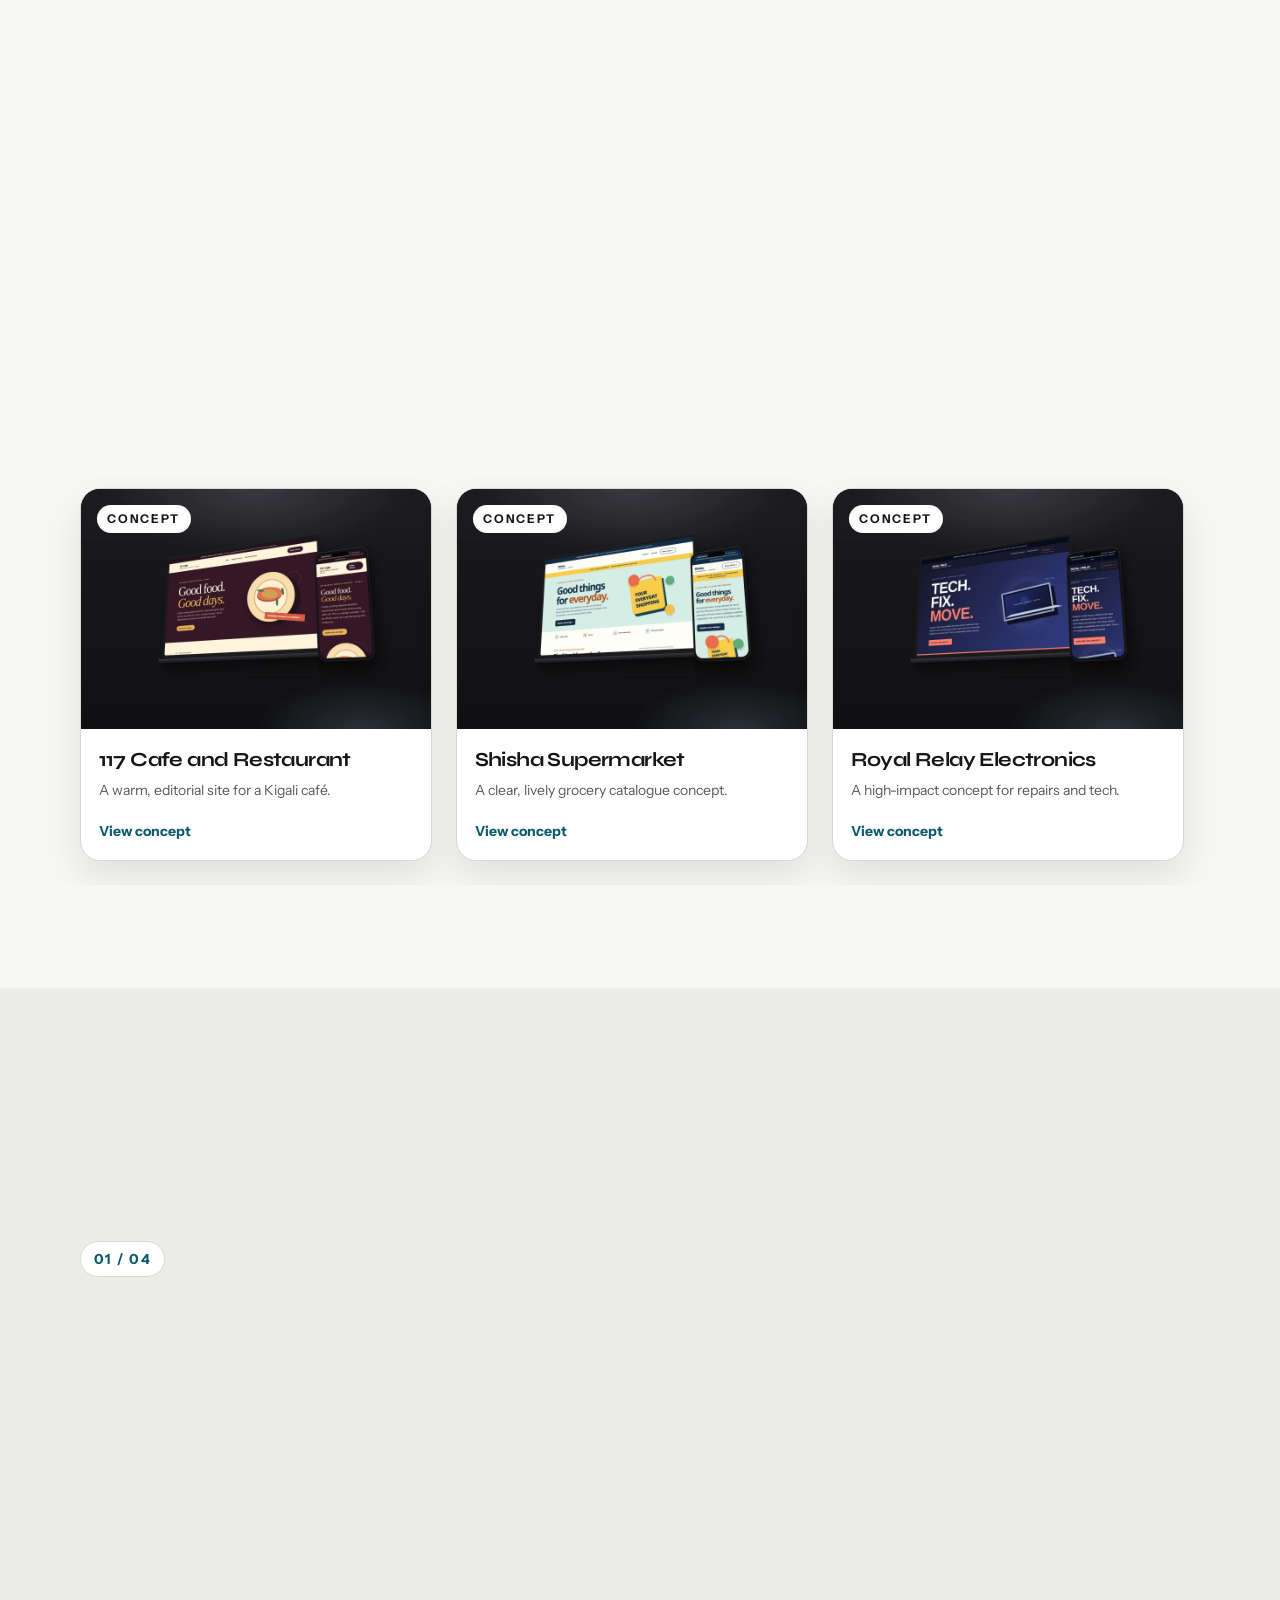
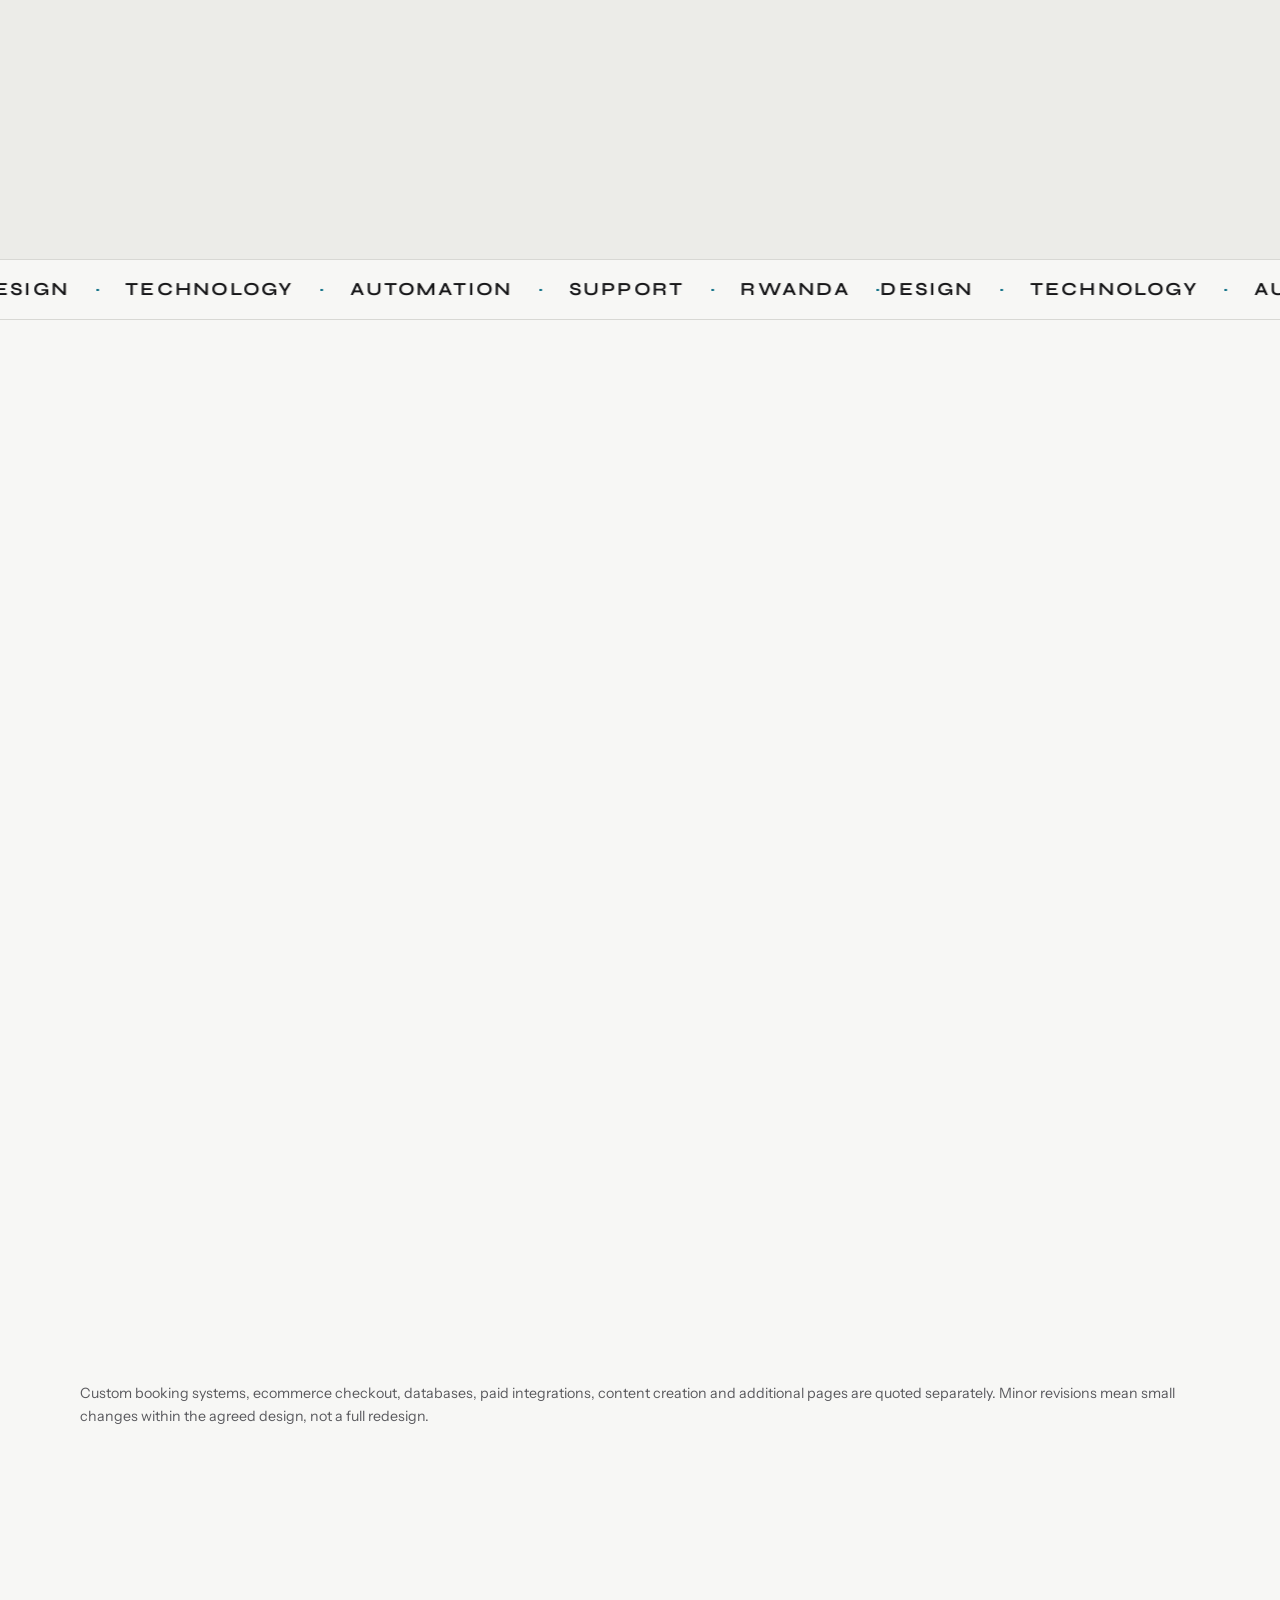
==== commit c7dd0acc: "Turn the site into a single page and convert every published price. Replace the extra HTML pages wit" ====
--- a/blog/index.html
+++ b/blog/index.html
@@ -1,6 +1,16 @@
-<!doctype html><html lang="en"><head><meta charset="utf-8"><meta name="viewport" content="width=device-width,initial-scale=1,viewport-fit=cover"><meta name="theme-color" content="#3A2418"><meta name="description" content="Simple and practical advice about websites, careers, data and student projects in Rwanda."><meta name="referrer" content="strict-origin-when-cross-origin"><meta http-equiv="Content-Security-Policy" content="default-src 'self'; style-src 'self'; img-src 'self'; script-src 'self'; connect-src 'self'; form-action 'none'; object-src 'none'; base-uri 'self'; upgrade-insecure-requests"><meta property="og:type" content="article"><meta property="og:site_name" content="ArnovaGroup"><meta property="og:title" content="Helpful guides"><meta property="og:description" content="Simple and practical advice about websites, careers, data and student projects in Rwanda."><link rel="canonical" href="https://arnold-rg.github.io/arnova-group-agency/blog/index.html"><link rel="icon" type="image/svg+xml" href="../logo.svg"><link rel="stylesheet" href="../styles.css"><title>Helpful guides | ArnovaGroup</title><link rel="stylesheet" href="../css/tokens.css"><link rel="stylesheet" href="../css/layout.css"><script src="../js/theme-boot.js"></script></head><body><a class="skip" href="#main">Skip to content</a><div class="topnote"><span class="topnote-dot" aria-hidden="true"></span>Helping people and businesses in Rwanda move forward</div><header class="wrap nav arnova-site-header" aria-label="Site"><a class="brand" href="../index.html" aria-label="Arnova Group Agency home"><img src="../assets/brand/option-1/mark-light.svg" alt="" class="original-logo original-logo--light" width="48" height="48"><img src="../assets/brand/option-1/mark-dark.svg" alt="" class="original-logo original-logo--dark" width="48" height="48"><span class="agency-brand-name">Arnova Group <span>Agency</span></span></a><nav class="nav-links" aria-label="Desktop navigation"><a href="../index.html" data-nav="home">Home</a><div class="nav-dropdown"><button type="button" class="nav-dropdown__toggle" aria-expanded="false" aria-controls="ag-services-menu" id="ag-services-button">Services</button><div class="nav-dropdown__menu" id="ag-services-menu" hidden role="menu" aria-labelledby="ag-services-button"><a class="nav-dropdown__all" href="../index.html#services" role="menuitem">All services</a><a href="../index.html#service-websites" role="menuitem">Business websites</a><a href="../index.html#service-shops" role="menuitem">Online shops & catalogues</a><a href="../index.html#service-apps" role="menuitem">Mobile applications</a><a href="../index.html#service-dashboards" role="menuitem">Business dashboards</a><a href="../index.html#service-ux" role="menuitem">UI/UX & brand experiences</a><a href="../index.html#service-redesign" role="menuitem">Website redesign & maintenance</a><a href="../index.html#service-automation" role="menuitem">Automation & integrations</a><a href="../index.html#service-data" role="menuitem">Data analysis & reporting</a><a href="../index.html#service-security" role="menuitem">Cybersecurity & IT support</a><a href="../index.html#service-ai" role="menuitem">AI-assisted digital tools</a><a href="../index.html#service-training" role="menuitem">Training & digital guidance</a><a href="../index.html#service-portfolio" role="menuitem">Portfolio & career websites</a><a href="../pricing/" role="menuitem">Website packages</a></div></div><a href="../pricing/" data-nav="pricing">Pricing</a><a href="../index.html#about" data-nav="about">About</a><a href="../blog/index.html" data-nav="insights">Insights</a><a href="../index.html#contact" data-nav="contact">Contact</a><a class="pill" href="../pricing/">Get a quote ↗</a></nav><button class="theme-toggle" type="button" aria-label="Switch to dark theme" aria-pressed="false">◐ <span>Dark</span></button></header><nav class="arnova-mobile-dock" aria-label="Mobile quick navigation"><div class="arnova-mobile-dock__bar"><a href="../index.html" data-dock-link="home" aria-label="Home"><svg viewBox="0 0 24 24" aria-hidden="true" fill="none" stroke="currentColor" stroke-width="1.8" stroke-linecap="round" stroke-linejoin="round"><path d="M4 11.5 12 4l8 7.5"/><path d="M6.5 10.2V20h11V10.2"/></svg><span>Home</span></a><button type="button" class="arnova-mobile-dock__services" data-dock-link="services" aria-expanded="false" aria-controls="arnova-dock-sheet" aria-haspopup="dialog" aria-label="Services"><svg viewBox="0 0 24 24" aria-hidden="true" fill="none" stroke="currentColor" stroke-width="1.8" stroke-linecap="round" stroke-linejoin="round"><rect x="4" y="4" width="6.5" height="6.5" rx="1.2"/><rect x="13.5" y="4" width="6.5" height="6.5" rx="1.2"/><rect x="4" y="13.5" width="6.5" height="6.5" rx="1.2"/><rect x="13.5" y="13.5" width="6.5" height="6.5" rx="1.2"/></svg><span>Services</span></button><a href="../pricing/" data-dock-link="pricing" aria-label="Pricing"><svg viewBox="0 0 24 24" aria-hidden="true" fill="none" stroke="currentColor" stroke-width="1.8" stroke-linecap="round" stroke-linejoin="round"><path d="M12.2 4.5H7.2A1 1 0 0 0 6.2 5.5v5.1a1 1 0 0 0 .3.7l7.4 7.4a1 1 0 0 0 1.4 0l5.1-5.1a1 1 0 0 0 0-1.4l-7.4-7.4a1 1 0 0 0-.8-.3z"/><circle cx="9.1" cy="8.6" r="1.15"/></svg><span>Pricing</span></a><a href="../index.html#about" data-dock-link="about" aria-label="About"><svg viewBox="0 0 24 24" aria-hidden="true" fill="none" stroke="currentColor" stroke-width="1.8" stroke-linecap="round" stroke-linejoin="round"><circle cx="12" cy="8" r="3.25"/><path d="M5.6 19.5c.9-3.4 3.3-5.1 6.4-5.1s5.5 1.7 6.4 5.1"/></svg><span>About</span></a><a href="../index.html#contact" data-dock-link="contact" aria-label="Contact"><svg viewBox="0 0 24 24" aria-hidden="true" fill="none" stroke="currentColor" stroke-width="1.8" stroke-linecap="round" stroke-linejoin="round"><rect x="3.5" y="6" width="17" height="12" rx="2"/><path d="m3.5 8 8.5 6 8.5-6"/></svg><span>Contact</span></a></div></nav><div class="arnova-dock-sheet" id="arnova-dock-sheet" hidden><button type="button" class="arnova-dock-sheet__backdrop" tabindex="-1" aria-label="Close services"></button><div class="arnova-dock-sheet__panel" role="dialog" aria-modal="true" aria-labelledby="arnova-dock-sheet-title"><div class="arnova-dock-sheet__head"><h2 id="arnova-dock-sheet-title">Services</h2><button type="button" class="arnova-dock-sheet__close">Close</button></div><ul class="arnova-dock-sheet__list"><li><a href="../index.html#services">All services</a></li><li><a href="../index.html#service-websites">Business websites</a></li><li><a href="../index.html#service-shops">Online shops & catalogues</a></li><li><a href="../index.html#service-apps">Mobile applications</a></li><li><a href="../index.html#service-dashboards">Business dashboards</a></li><li><a href="../index.html#service-ux">UI/UX & brand experiences</a></li><li><a href="../index.html#service-redesign">Website redesign & maintenance</a></li><li><a href="../index.html#service-automation">Automation & integrations</a></li><li><a href="../index.html#service-data">Data analysis & reporting</a></li><li><a href="../index.html#service-security">Cybersecurity & IT support</a></li><li><a href="../index.html#service-ai">AI-assisted digital tools</a></li><li><a href="../index.html#service-training">Training & digital guidance</a></li><li><a href="../index.html#service-portfolio">Portfolio & career websites</a></li><li><a href="../pricing/">Website packages</a></li></ul><div class="arnova-dock-sheet__footer"><a href="https://wa.me/250794607518?text=Hello%20Arnova%20Group%20Agency%2C%20I%27d%20like%20to%20discuss%20a%20project." target="_blank" rel="noopener noreferrer"><svg viewBox="0 0 24 24" aria-hidden="true" fill="none" stroke="currentColor" stroke-width="1.8" stroke-linecap="round" stroke-linejoin="round"><path d="M20.5 11.6a8.5 8.5 0 0 1-12.6 7.4L3.5 20.5l1.6-4.3A8.5 8.5 0 1 1 20.5 11.6z"/><path d="M9.2 9.6c.2-.5.3-.5.6-.5h.5c.2 0 .4.1.5.4l.6 1.5c.1.2 0 .4-.1.6l-.4.4a6 6 0 0 0 2.6 2.6l.4-.4c.2-.2.4-.2.6-.1l1.5.6c.3.1.4.3.4.5v.5c0 .3 0 .4-.5.6a4.2 4.2 0 0 1-2.2.3 8 8 0 0 1-4.6-3.5 4.2 4.2 0 0 1 .1-2.1z"/></svg><span>Get a quote on WhatsApp</span></a></div></div></div><main id="main"><section class="article-hero"><div class="shell"><div class="eyebrow">ARNOVAGROUP JOURNAL</div><h1>A little advice can go a long way.</h1><p>Practical guides for business owners, job seekers and students. No jargon and no promises that sound too good to be true.</p></div></section><section class="section-pad"><div class="shell"><div class="blog-grid">
-<a class="blog-card" href="website-rwanda.html"><span>SMALL BUSINESS · 4 MIN READ</span><h3>Does your small business really need a website?</h3><p>What to put on your first site, even if most customers know you through WhatsApp or Google Maps.</p><strong>Read the guide ↗</strong></a>
-<a class="blog-card" href="remote-work-rwanda.html"><span>CAREERS · 5 MIN READ</span><h3>Looking for remote work from Rwanda? Start here.</h3><p>Check if you can actually apply, build a clear CV and avoid common job scams.</p><strong>Read the guide ↗</strong></a>
-<a class="blog-card" href="business-data-rwanda.html"><span>BUSINESS OPERATIONS · 4 MIN READ</span><h3>Five simple ways to keep track of your shop's sales.</h3><p>How better records help small shops and salons understand what is selling and what needs attention.</p><strong>Read the guide ↗</strong></a>
-<a class="blog-card" href="student-project-rwanda.html"><span>STUDENTS · 5 MIN READ</span><h3>How to choose a final-year tech project you can explain.</h3><p>Start with a real problem and build something manageable, useful and genuinely your own.</p><strong>Read the guide ↗</strong></a>
-</div></div></section></main><footer class="agency-footer" aria-label="Arnova Group Agency footer"><div class="wrap agency-footer-grid"><div class="agency-footer-intro"><a class="agency-footer-brand" href="../index.html">Arnova Group <span>Agency</span></a><p>Thoughtful websites and practical digital solutions for businesses in Rwanda.</p><a class="agency-footer-cta" href="../index.html#contact">Let's discuss your project ↗</a></div><div class="agency-footer-column"><h3>Services</h3><a href="../index.html#services">All services</a><a href="../pricing/">Website packages</a><a href="../index.html#services">Websites and shops</a><a href="../index.html#services">Apps and dashboards</a></div><div class="agency-footer-column"><h3>Company</h3><a href="../index.html#about">About</a><a href="../blog/index.html">Insights</a><a href="../concepts/index.html">Concept archive</a><a href="https://github.com/Arnold-RG/arnova-group-agency" target="_blank" rel="noopener noreferrer">GitHub</a></div><div class="agency-footer-column"><h3>Contact</h3><a href="https://wa.me/250794607518?text=Hello%20Arnova%20Group%20Agency%2C%20I%27d%20like%20to%20discuss%20a%20project." target="_blank" rel="noopener noreferrer">WhatsApp</a><p>Rwanda</p><span>Business hours</span><strong>9:00 AM – 10:00 PM</strong><small>Rwanda time (CAT, UTC+2)</small></div></div><div class="wrap agency-footer-bottom"><span>© 2026 Arnova Group Agency</span><span class="agency-footer-legal"><a href="../privacy.html">Privacy</a></span></div></footer><script src="../js/chrome.js" defer></script></body></html>+<!doctype html>
+<html lang="en">
+<head>
+<meta charset="utf-8">
+<meta http-equiv="Content-Security-Policy" content="default-src 'none'; img-src 'self'; form-action 'none'; object-src 'none'; base-uri 'self'; upgrade-insecure-requests">
+<meta name="viewport" content="width=device-width,initial-scale=1,viewport-fit=cover">
+<meta name="robots" content="noindex, follow">
+<meta http-equiv="refresh" content="0; url=../#faq">
+<link rel="canonical" href="https://arnold-rg.github.io/arnova-group-agency/#faq">
+<title>Insights | Arnova Group Agency</title>
+<link rel="icon" href="../logo.svg">
+</head>
+<body>
+<p>Guides now appear as answers on the home page. <a href="../#faq">See the questions on the home page</a>.</p>
+</body>
+</html>
